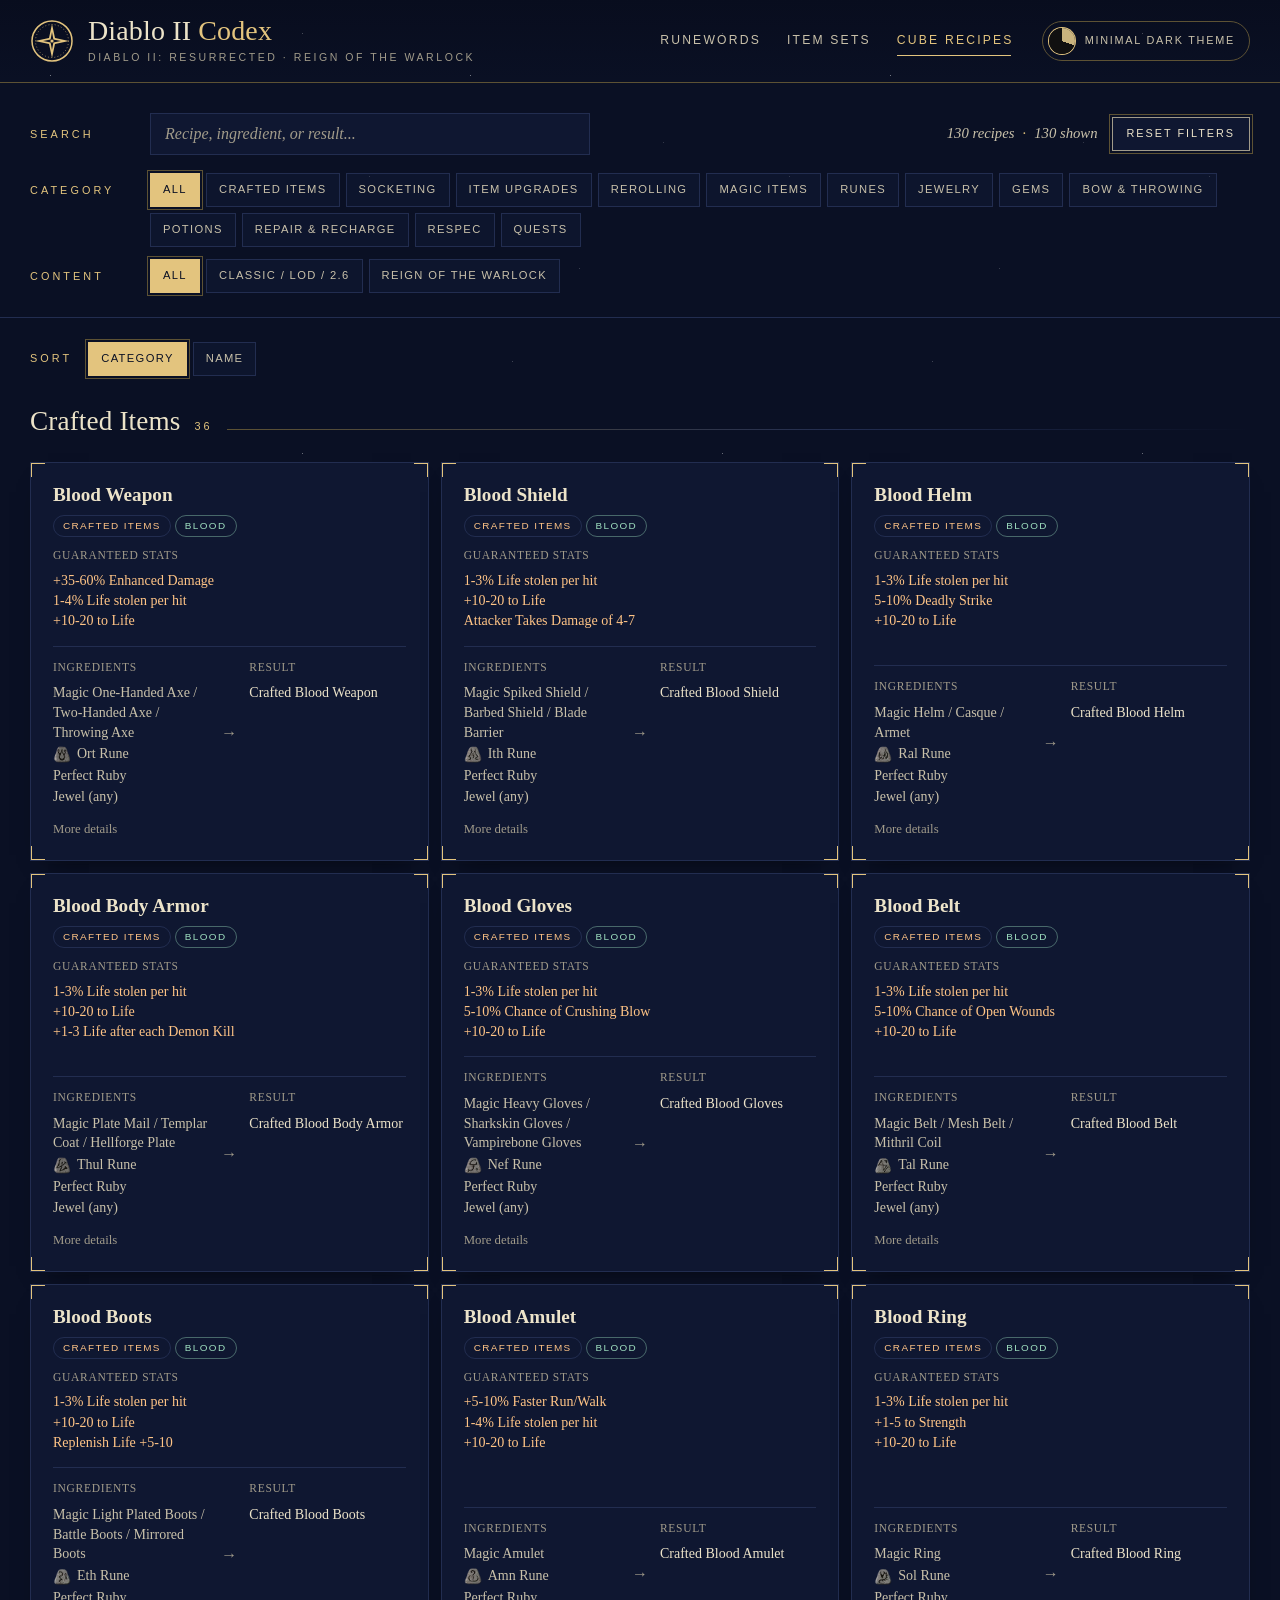
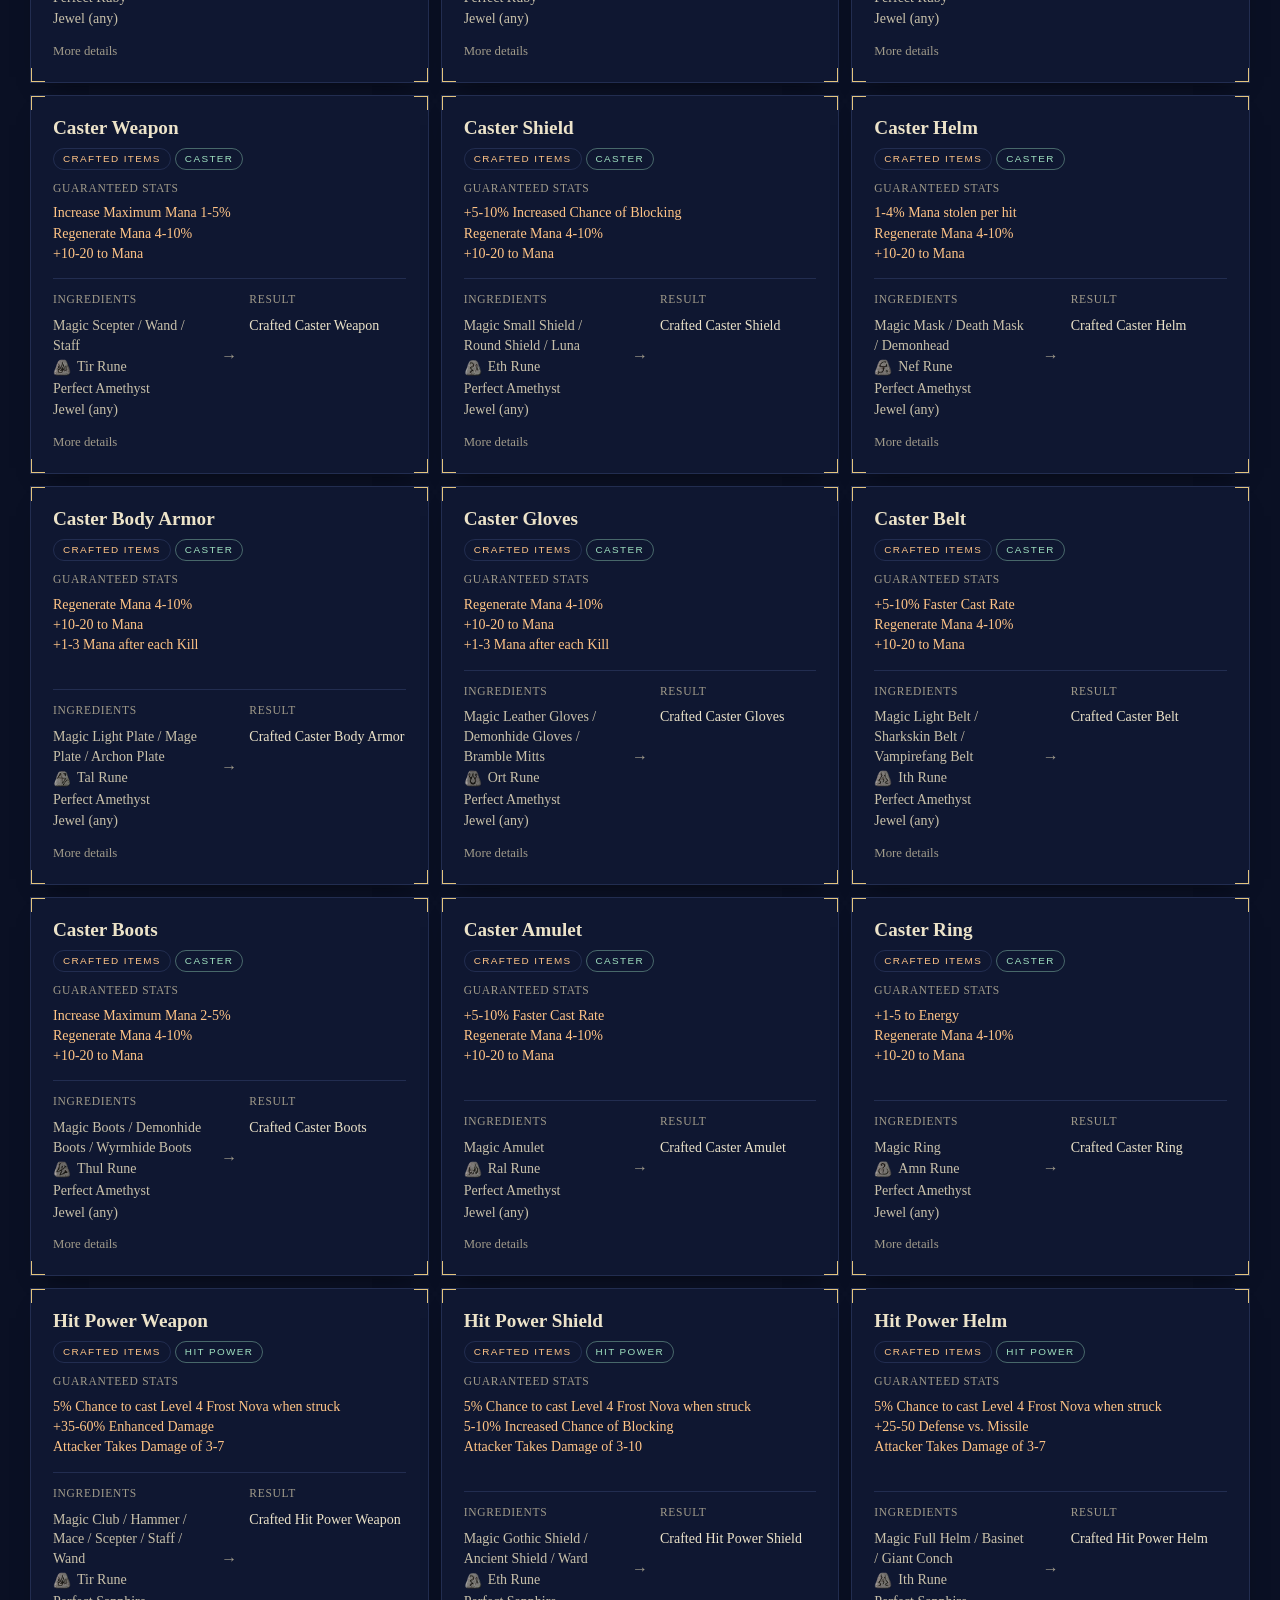
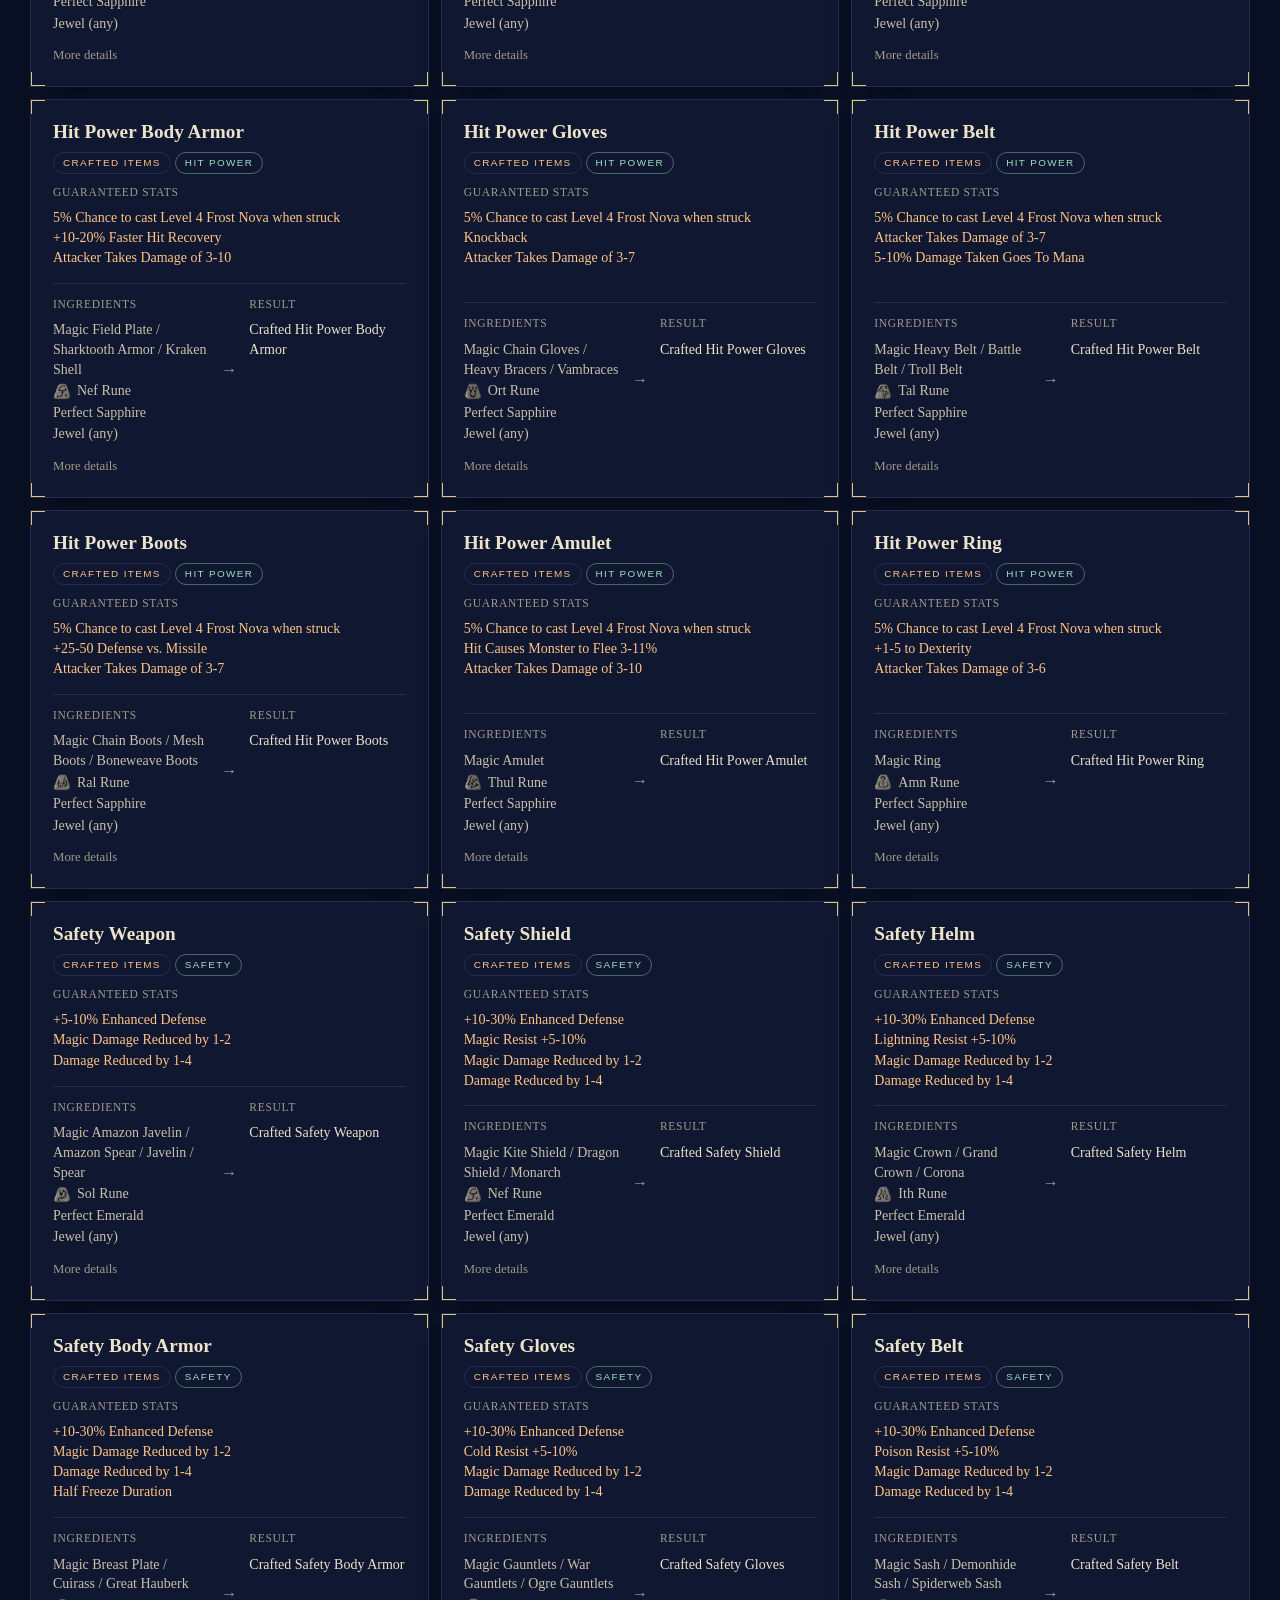
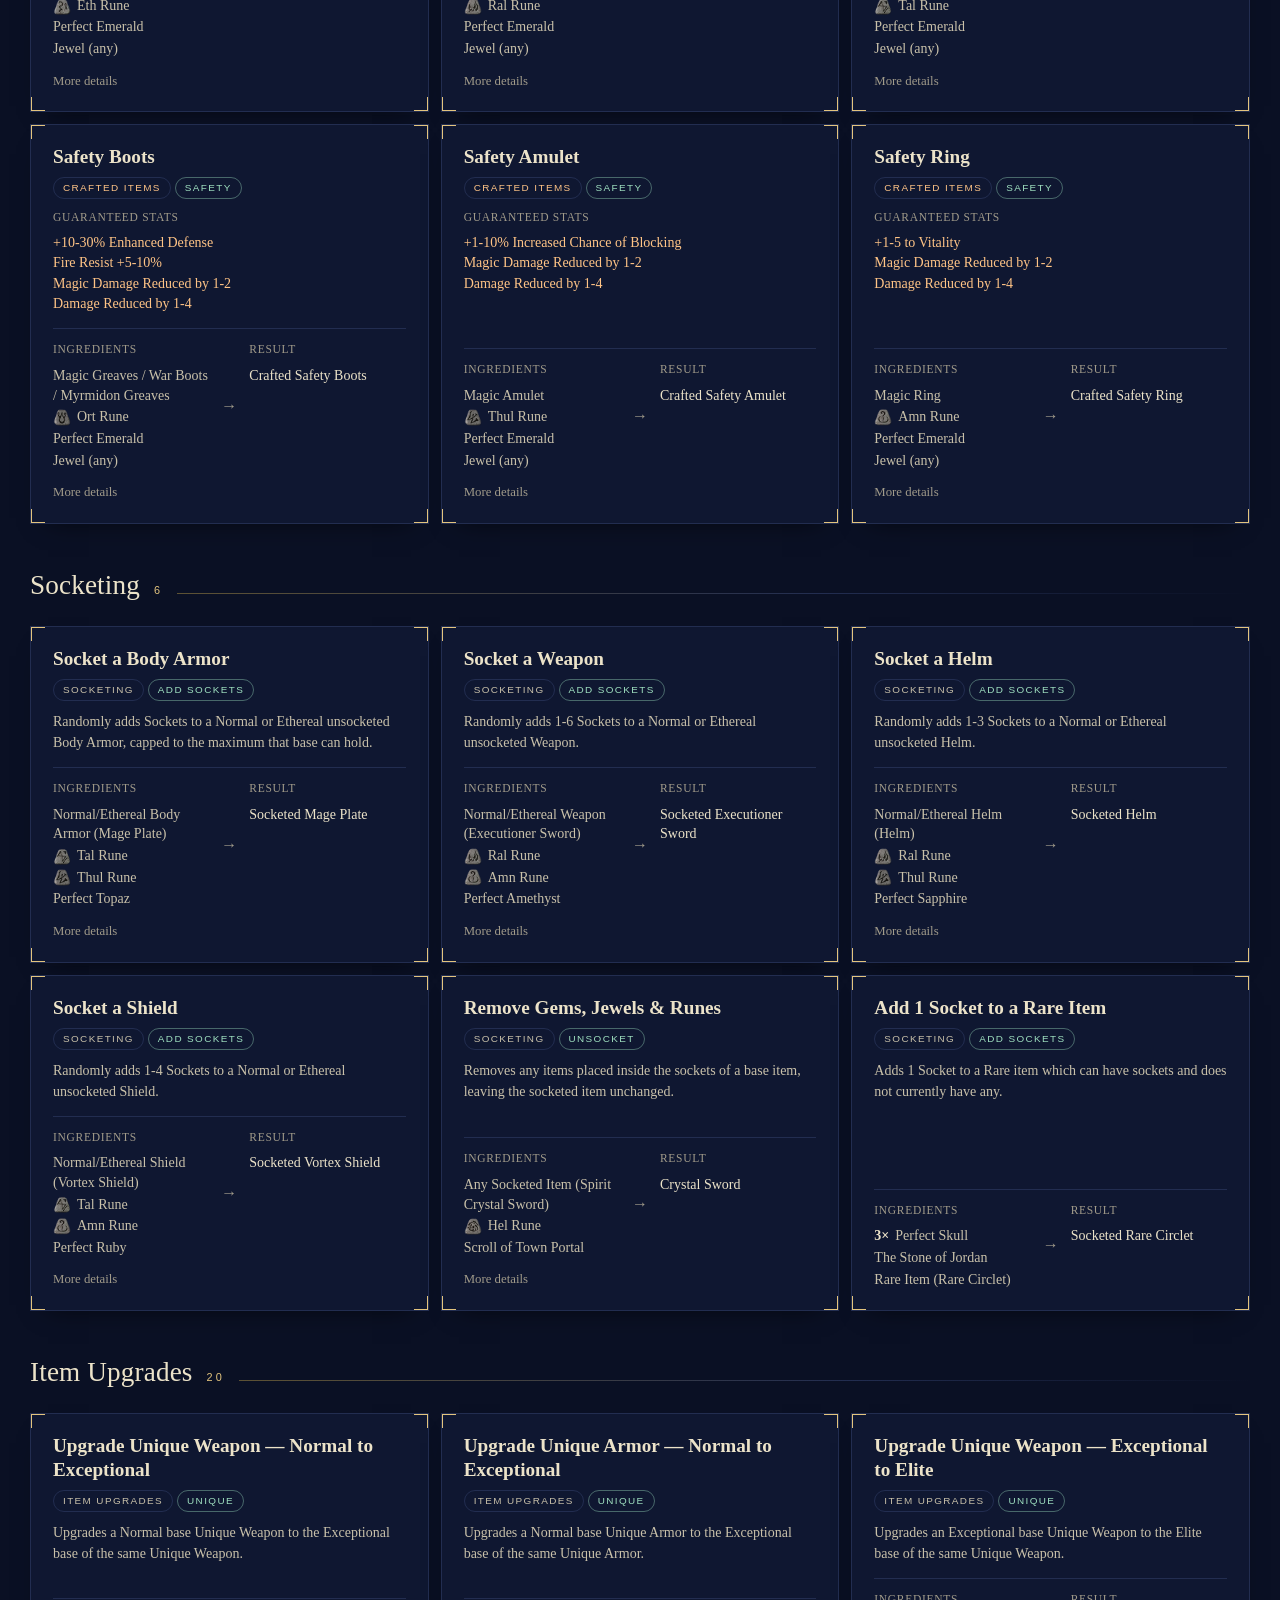
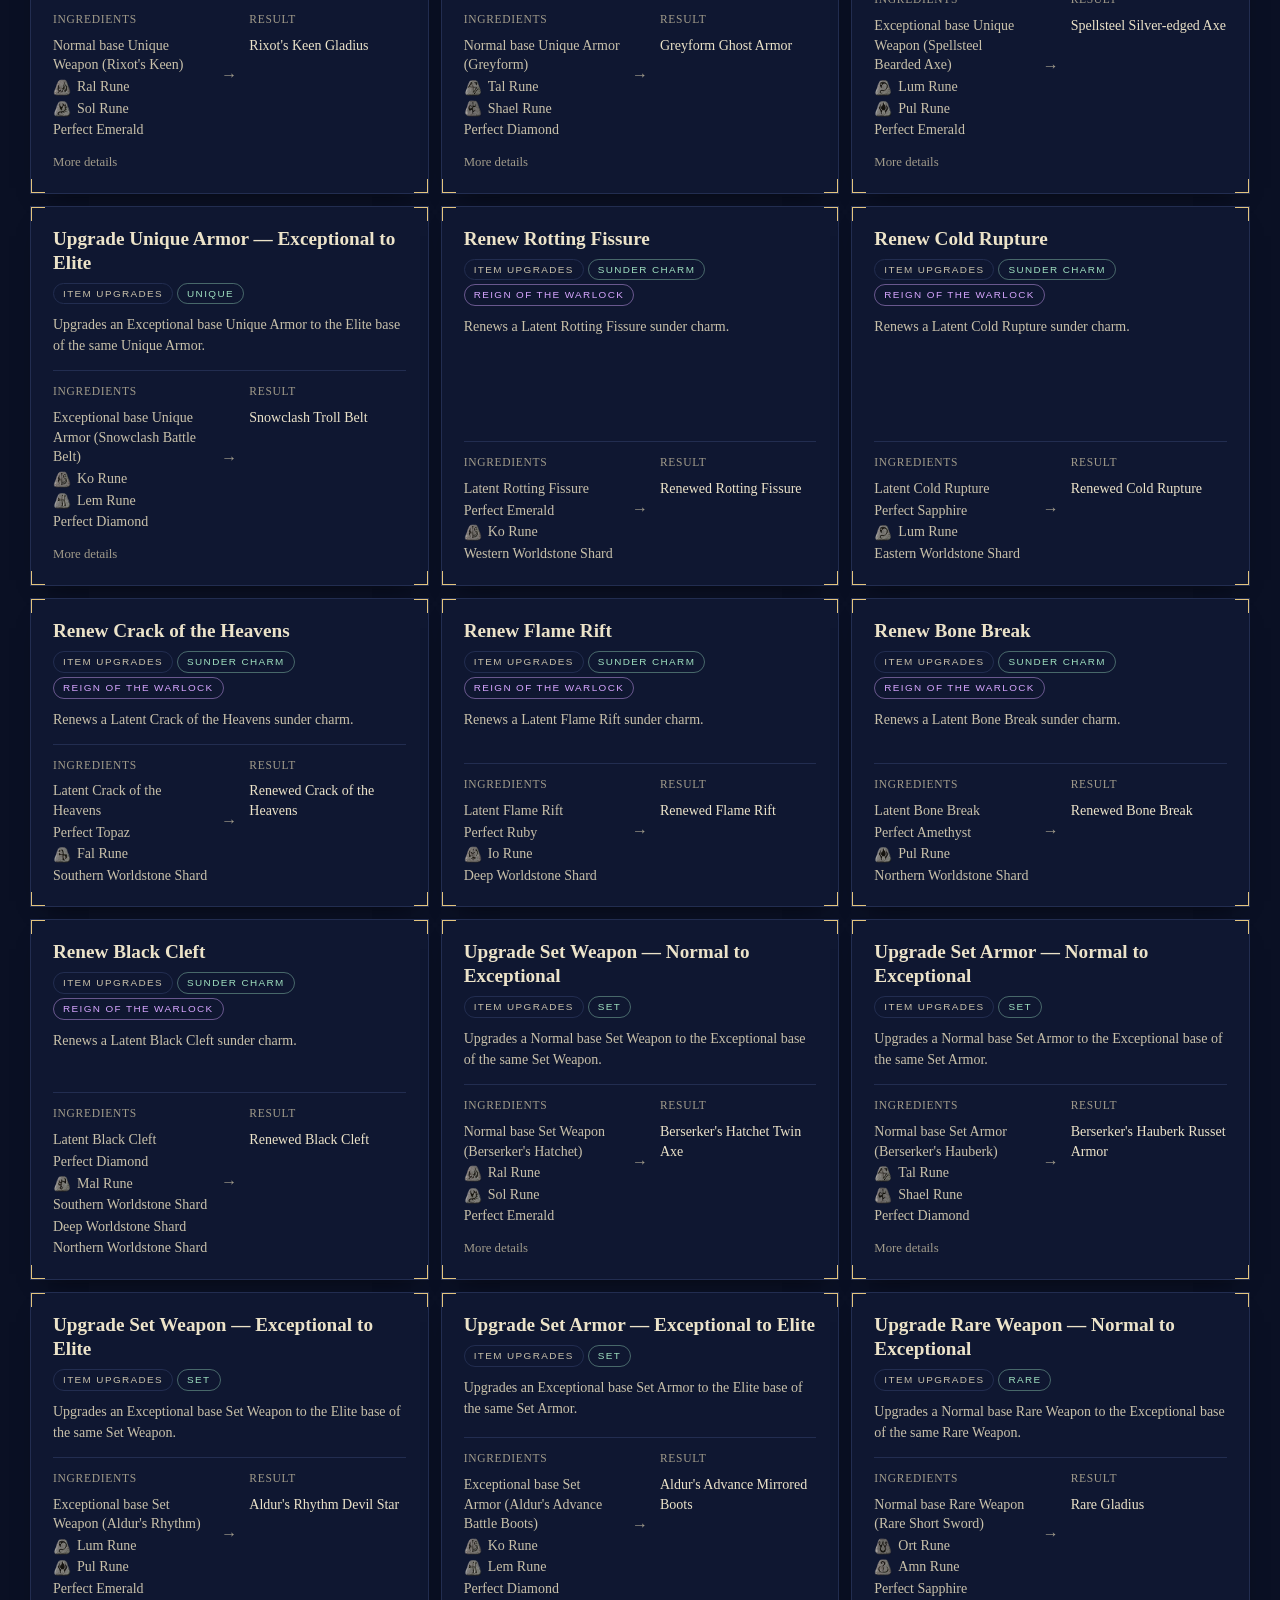
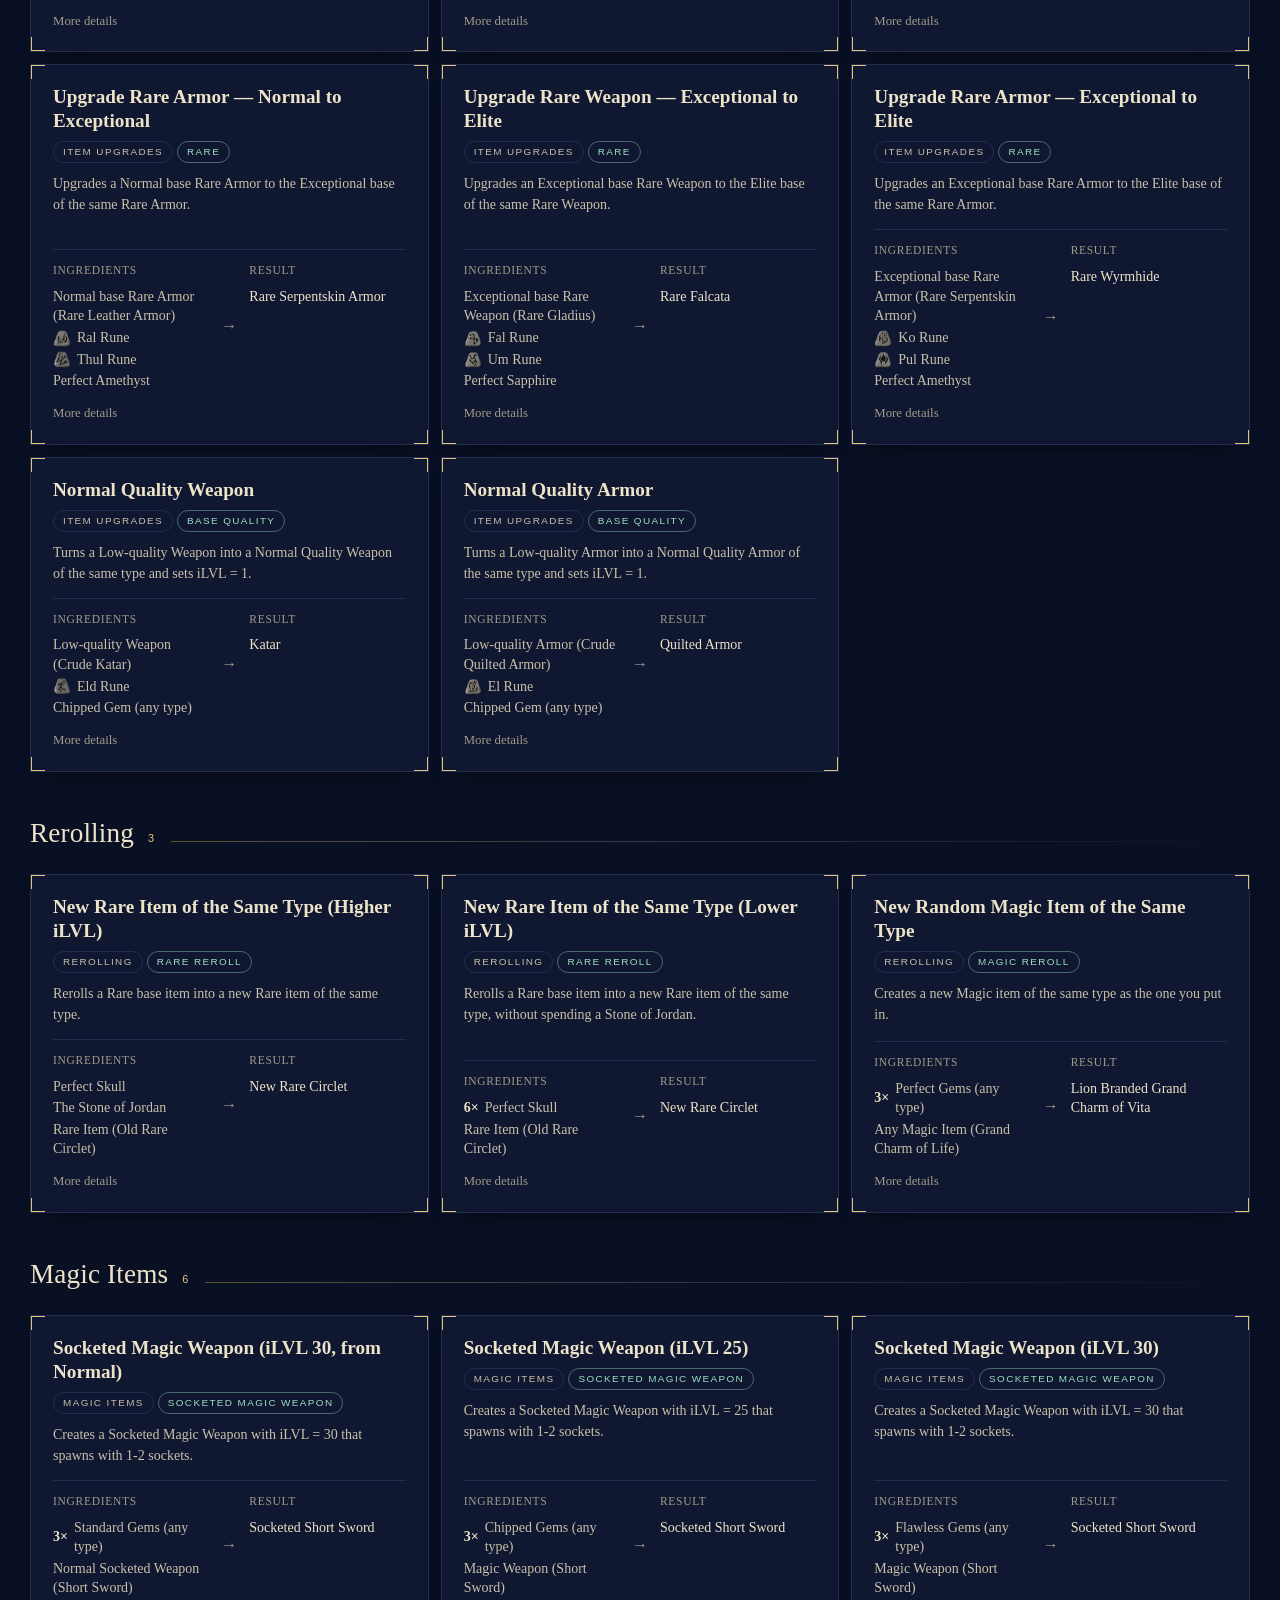
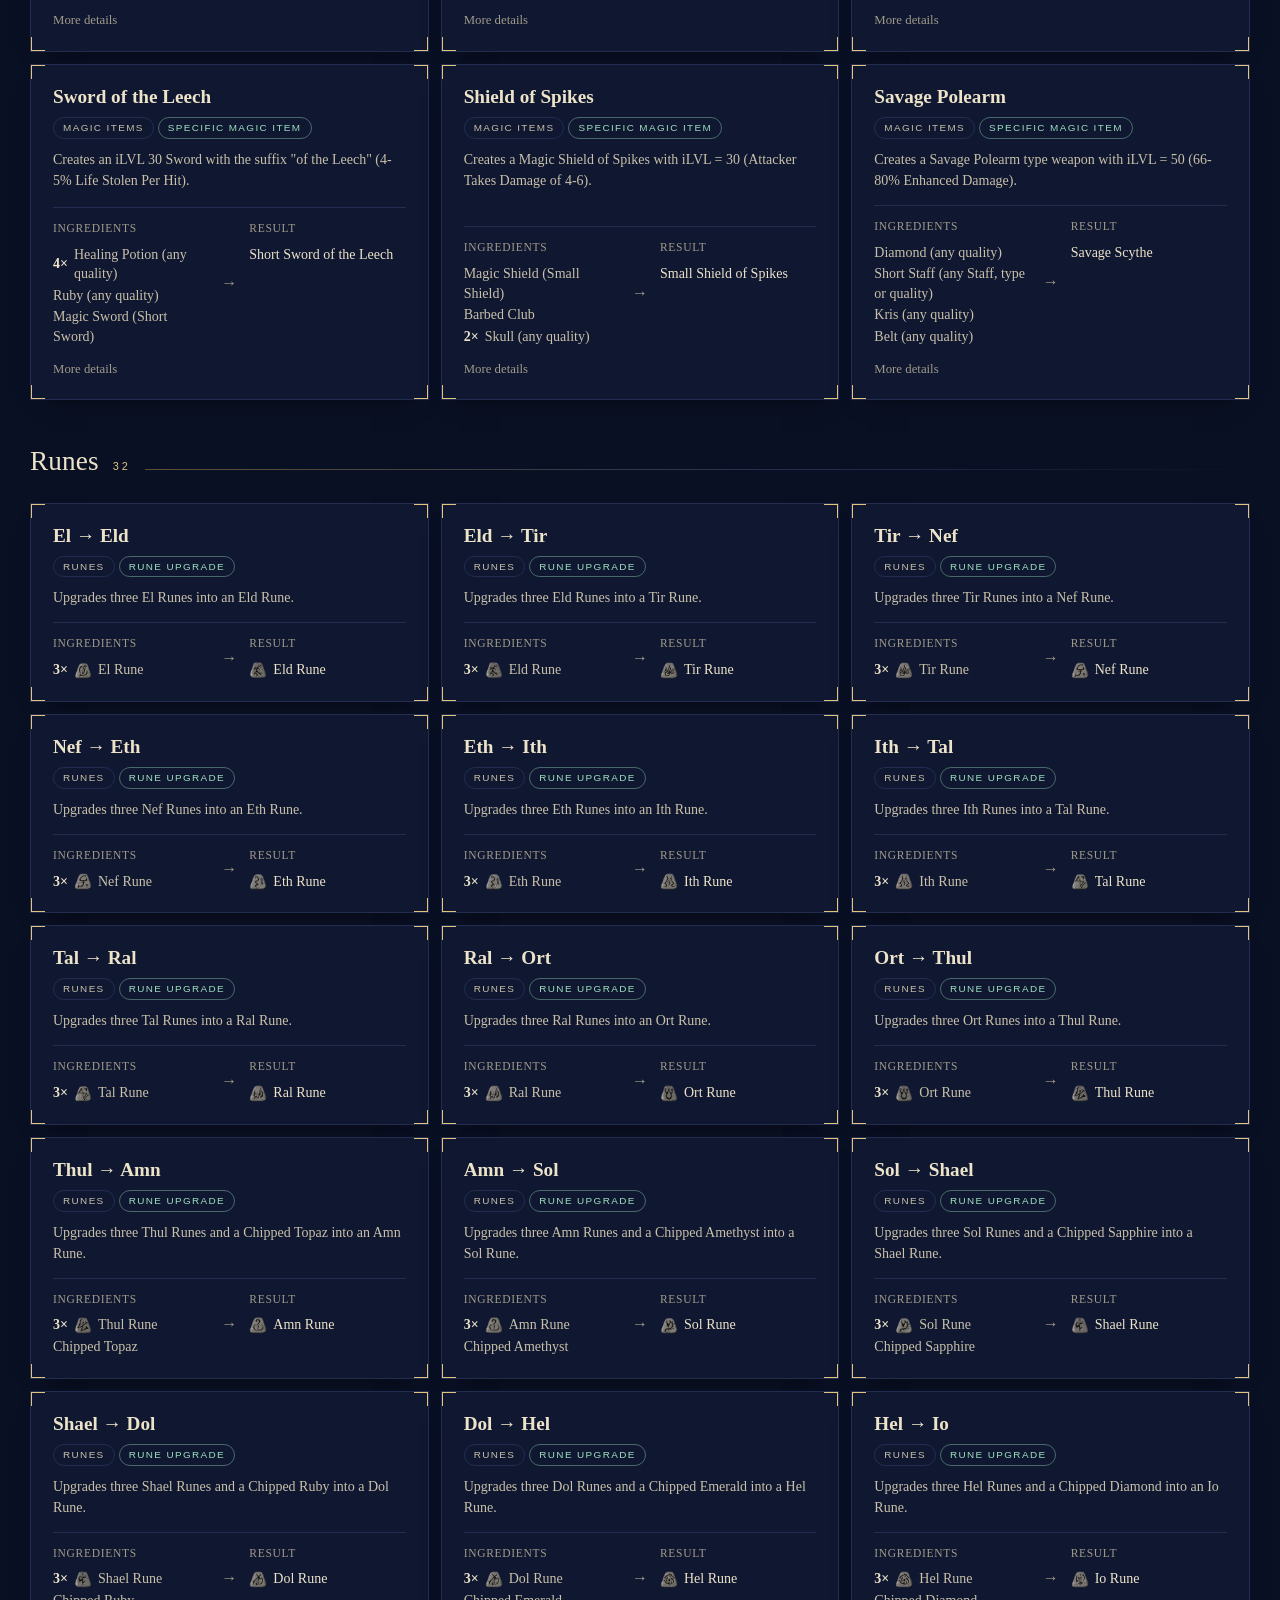
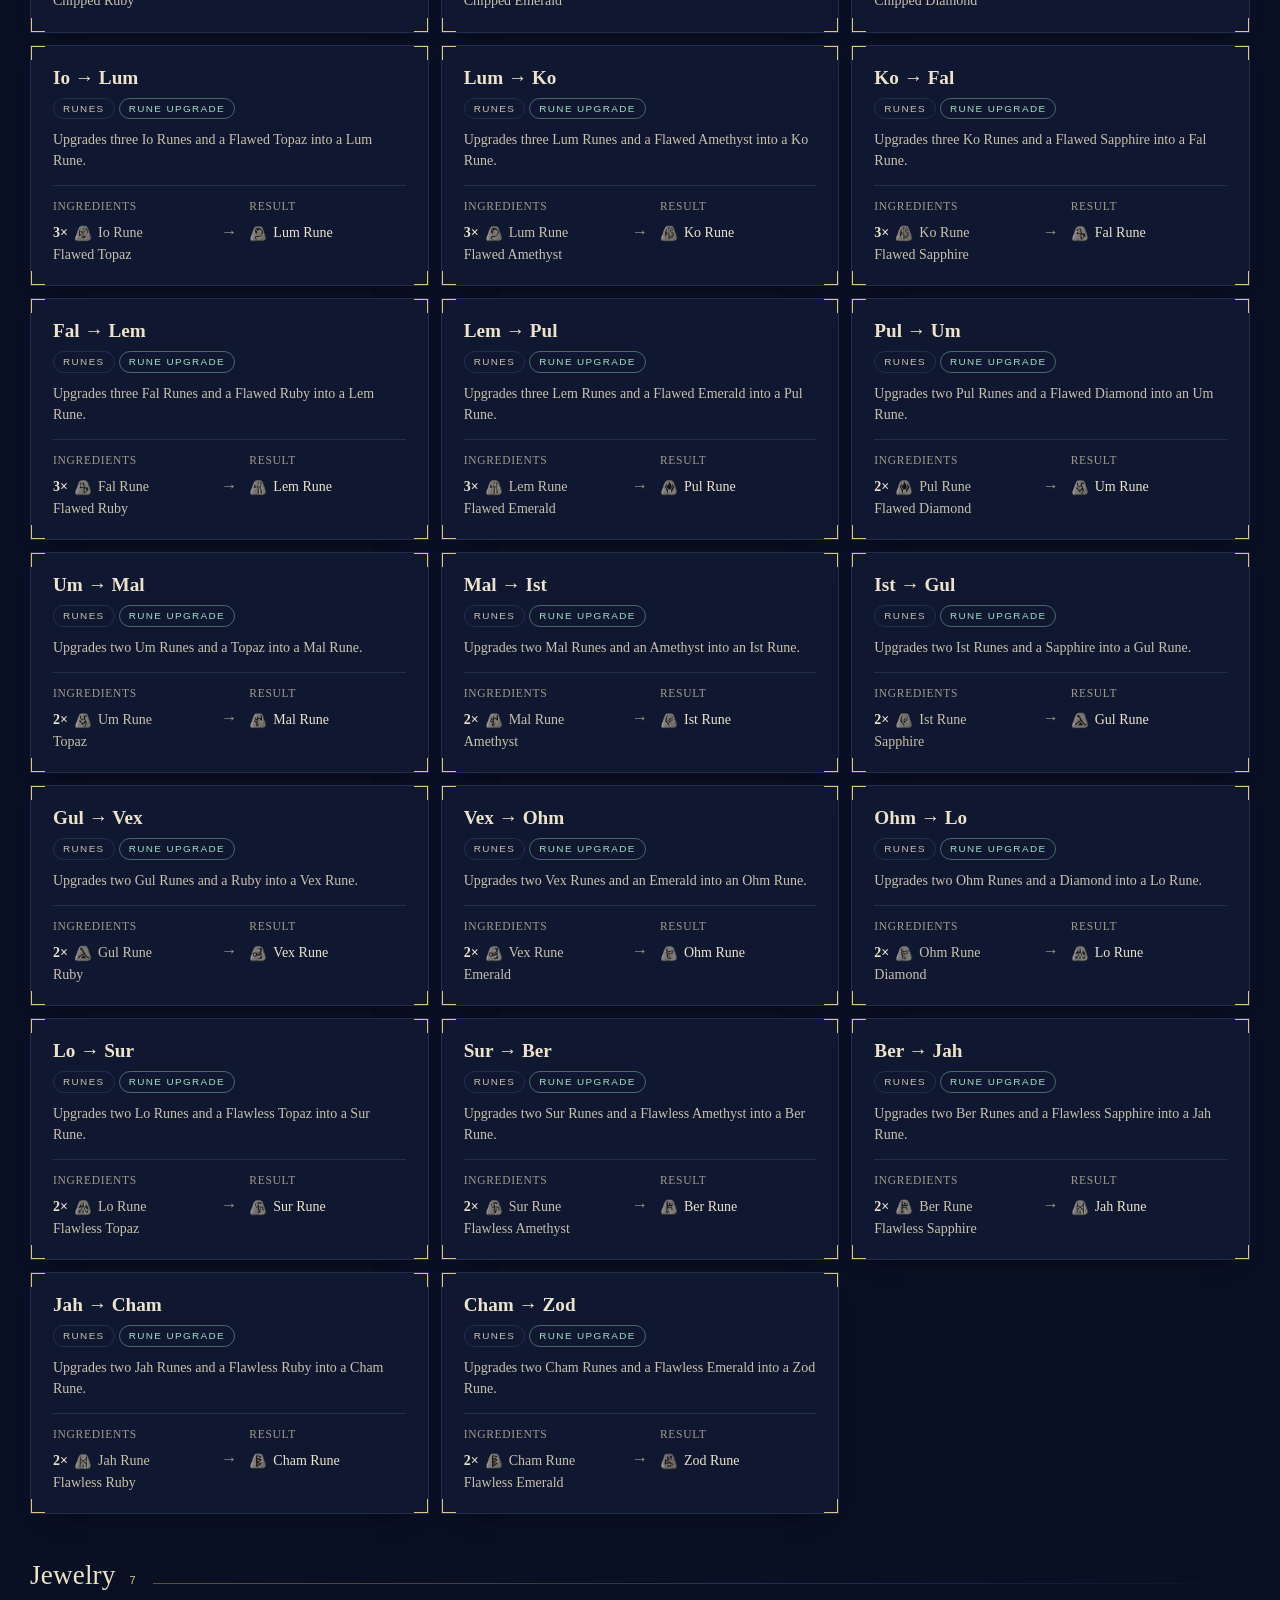
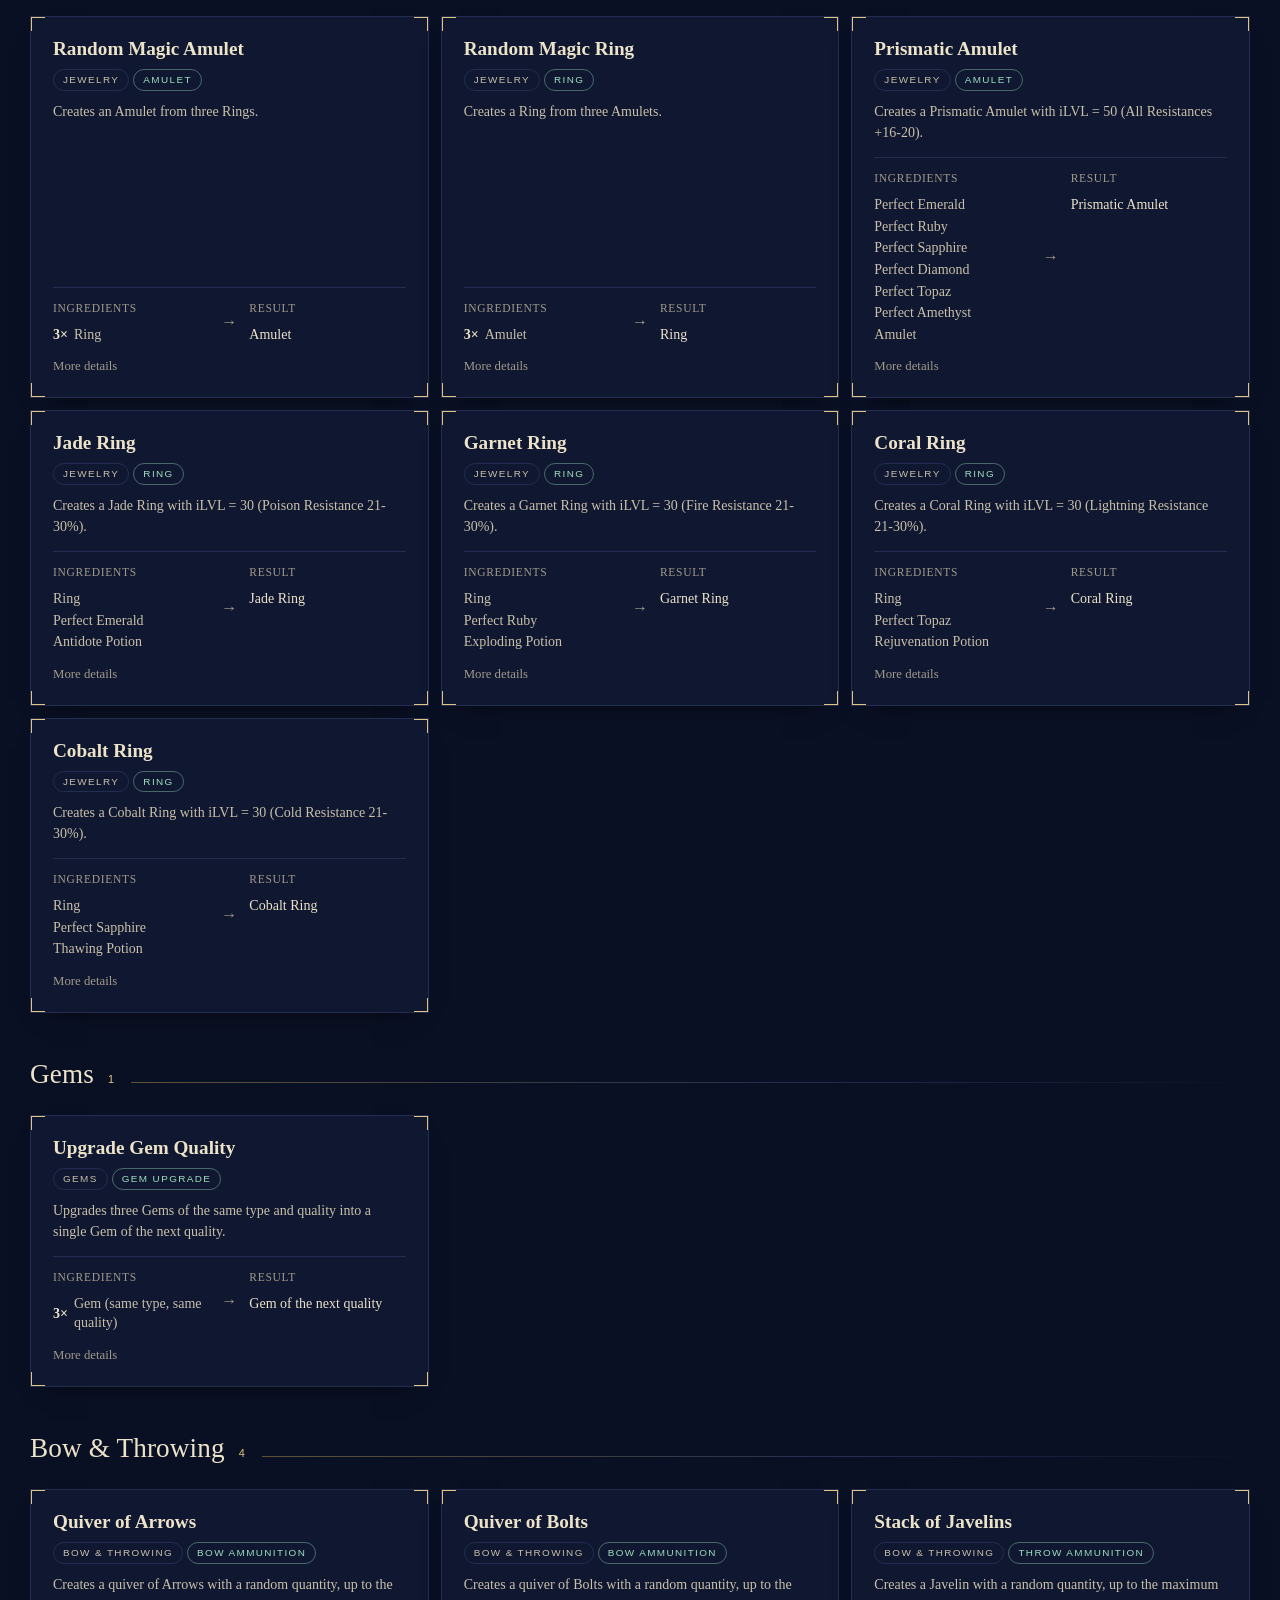
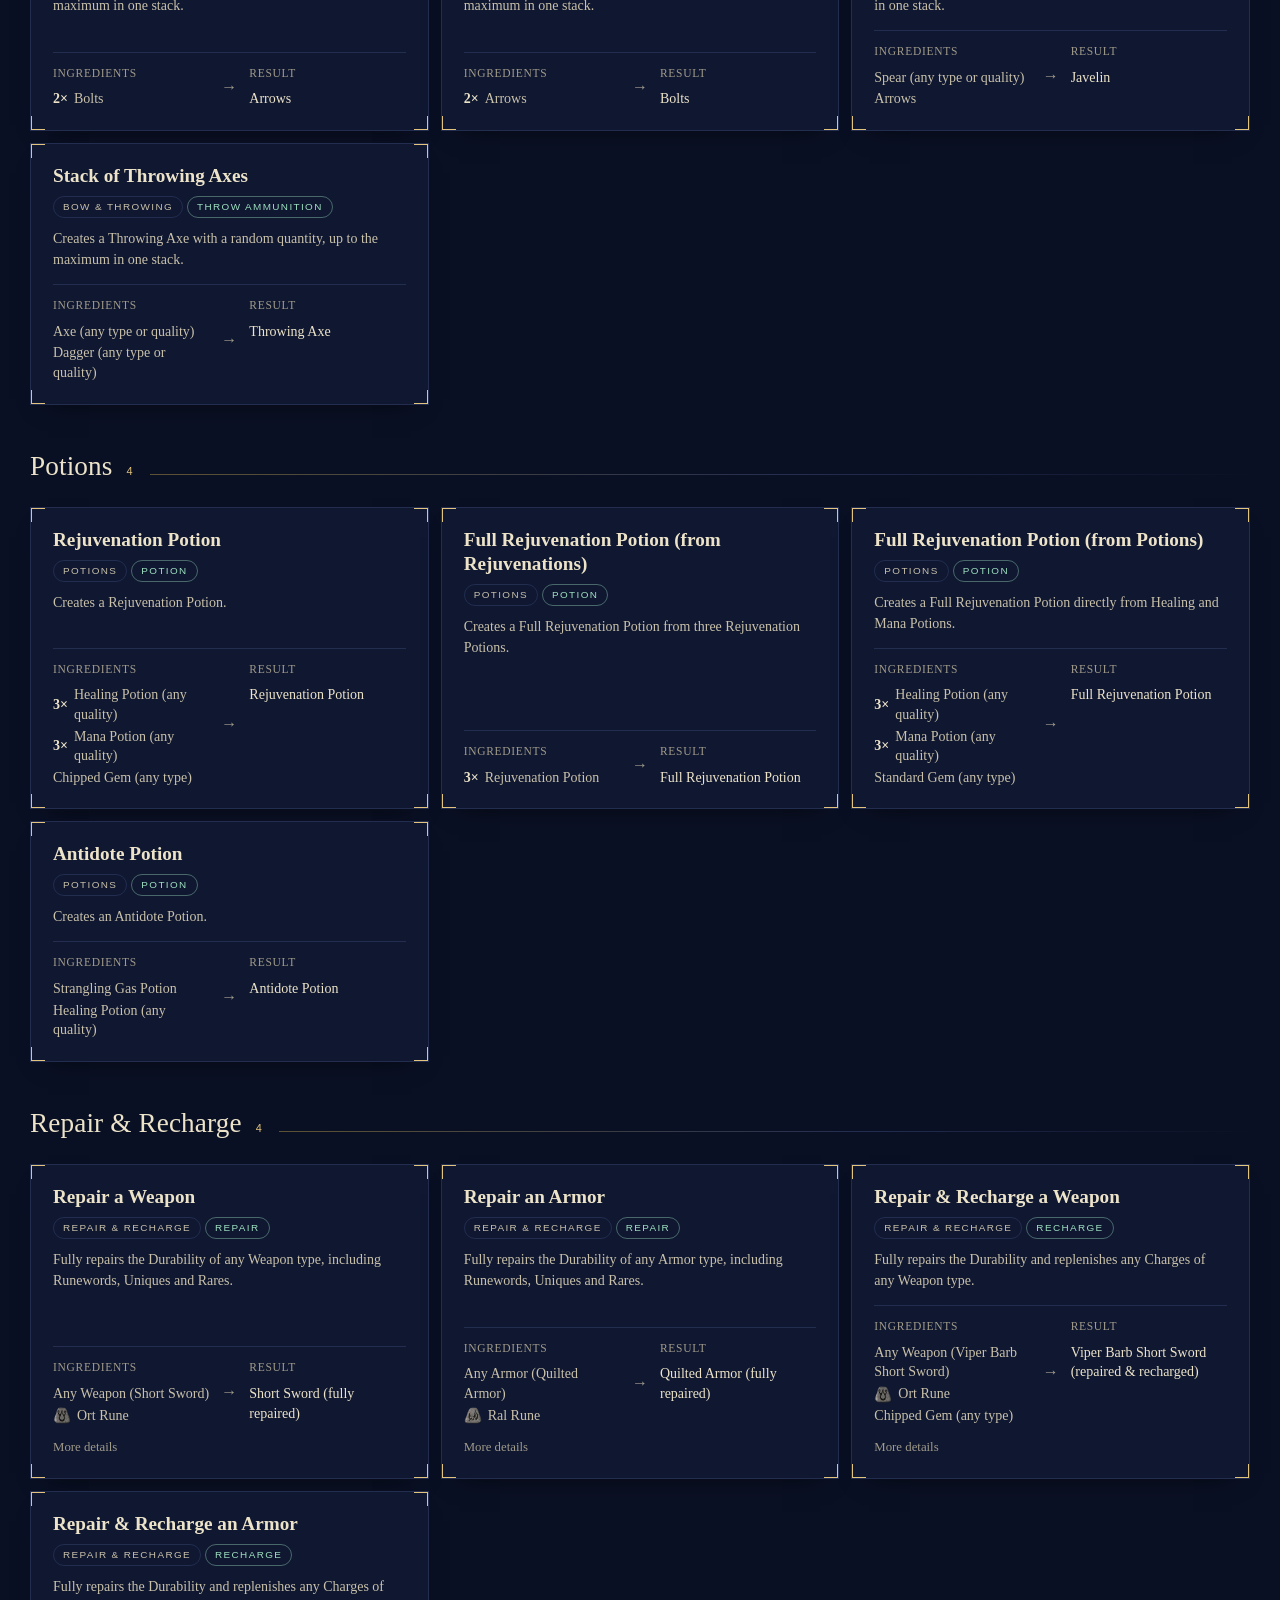
==== recipes.html @ 2dd44ab8 "Make Star Atlas the default and reorder the theme switch The switch now cycles Star Atlas -> Minimal" ====
<!DOCTYPE html>
<html lang="en">
<head>
  <meta charset="UTF-8" />
  <meta name="viewport" content="width=device-width, initial-scale=1.0" />
  <title>Diablo II Codex — Cube Recipes</title>
  <link rel="icon" type="image/svg+xml" href="assets/favicon.svg" />
  <link rel="preconnect" href="https://fonts.googleapis.com" />
  <link rel="preconnect" href="https://fonts.gstatic.com" crossorigin />
  <link href="https://fonts.googleapis.com/css2?family=EB+Garamond:ital,wght@0,400;0,500;0,600;1,400;1,500&family=IBM+Plex+Sans:wght@400;500;600&display=swap" rel="stylesheet" />
  <link rel="stylesheet" href="styles-atlas.css" id="theme-atlas" />
  <link rel="stylesheet" href="styles.css" id="theme-minimal" />
  <link rel="stylesheet" href="styles-meadow.css" id="theme-meadow" />
  <link rel="stylesheet" href="styles-paper.css" id="theme-paper" />
  <script src="theme.js"></script>
  <link rel="stylesheet" href="recipes-styles.css" />
</head>
<body>

  <!-- ═══════════════════════════════════ HEADER ══ -->
  <header class="site-header">
    <div class="header-inner">
      <div class="header-title-block">
        <h1 class="site-title">Diablo II <em>Codex</em></h1>
        <p class="site-subtitle">Diablo II: Resurrected · Reign of the Warlock</p>
      </div>
      <nav class="site-nav">
        <a href="index.html" class="nav-link">Runewords</a>
        <a href="sets.html" class="nav-link">Item Sets</a>
        <a href="recipes.html" class="nav-link active">Cube Recipes</a>
      </nav>
      <button type="button" class="theme-toggle" id="themeToggle">
        <span class="theme-toggle-swatch" aria-hidden="true"></span>
        <span class="theme-toggle-label">Minimal Dark theme</span>
      </button>
    </div>
  </header>

  <!-- ═══════════════════════════════════ FILTERS ══ -->
  <section class="filters-section">
    <div class="filters-inner">

      <div class="filter-block filter-search-block">
        <label class="filter-label">Search</label>
        <div class="search-stats-row">
          <input type="text" id="searchInput" class="search-input" placeholder="Recipe, ingredient, or result..." autocomplete="off" />
          <div class="header-stats" id="headerStats">
            <span class="stat-pill" id="statTotal">— recipes</span>
            <span class="stat-pill" id="statShown">— shown</span>
            <button class="reset-btn" id="resetBtn">Reset filters</button>
          </div>
        </div>
      </div>

      <div class="filter-block">
        <label class="filter-label">Category</label>
        <div class="pill-group" id="categoryFilter"></div>
      </div>

      <div class="filter-block hidden" id="subcategoryFilterBlock">
        <label class="filter-label">Type</label>
        <div class="pill-group" id="subcategoryFilter"></div>
      </div>

      <div class="filter-block filter-source-ladder-row">
        <div class="source-ladder-group">
          <label class="filter-label">Content</label>
          <div class="pill-group" id="contentFilter">
            <button class="pill active" data-content="all">All</button>
            <button class="pill" data-content="classic">Classic / LoD / 2.6</button>
            <button class="pill" data-content="new">Reign of the Warlock</button>
          </div>
        </div>
      </div>

    </div>
  </section>

  <!-- ═══════════════════════════════════ RESULTS ══ -->
  <main class="results-section">

    <div class="sort-bar">
      <span class="sort-label">Sort</span>
      <button class="sort-btn active" data-sort="category">Category</button>
      <button class="sort-btn" data-sort="name">Name</button>
    </div>

    <div id="recipesGrid" class="recipes-category-groups"></div>
    <div id="emptyState" class="empty-state hidden">
      <p>No recipes match your current filters.</p>
      <button class="reset-btn" onclick="resetAll()">Reset Filters</button>
    </div>
  </main>

  <!-- ═══════════════════════════════════ MODAL ══ -->
  <div id="modal" class="modal-overlay hidden" role="dialog" aria-modal="true">
    <div class="modal-box">
      <button class="modal-close" id="modalClose" aria-label="Close">✕</button>
      <div id="modalContent"></div>
    </div>
  </div>

  <footer class="site-footer">
    <p>Data sourced from Diablo II: Resurrected — Reign of the Warlock. Fan-made reference tool.</p>
  </footer>

  <script src="data/recipes-data.js"></script>
  <script src="recipes-app.js"></script>
</body>
</html>
---- styles-atlas.css ----
/* =====================================================
   DIABLO II CODEX — shared styles (header, filters, cards, modal, footer)
   "Star Atlas" theme: the night plates of an old celestial atlas. Deep
   navy scattered with fixed stars, parchment text, gilt hairlines and
   registration ticks at the corners of every panel, square corners, a
   Didone serif and spaced capitals for labels. Accent colors still follow
   in-game item colors, as pale star tints: gilt = runeword/unique,
   jade = set, amber = rune/crafted.
   ===================================================== */

*, *::before, *::after { box-sizing: border-box; margin: 0; padding: 0; }

:root {
  --navy:       #0a1024;
  --navy-deep:  #070b1a;
  --parchment:  #ece3c9;

  --bg:          #0a1024;
  --surface:     #0f1731;  /* card */
  --surface-2:   #131c3a;
  --surface-3:   #1a2448;
  --line:        #222d50;
  --line-strong: #5d5234;

  --text:        #ece3c9;
  --text-2:      #c9c1aa;
  --text-3:      #a19b8a;

  --gold:        #e3c47e;  /* runeword / unique names — gilt */
  --green:       #9fe0c0;  /* set items — jade */
  --orange:      #ffc486;  /* runes, crafted — amber */
  --blue:        #8fb3ff;  /* magic */
  --red:         #f39683;
  --purple:      #d7a6ff;  /* Reign of the Warlock content */

  --shadow:      0 12px 26px -18px rgba(0,0,0,0.85);
  --shadow-up:   0 18px 36px -22px rgba(0,0,0,0.9), 0 0 0 1px rgba(227,196,126,0.12);

  --radius:    0;
  --radius-sm: 1px;

  --font-display: "Bodoni MT", Didot, "Didot LT STD", "Big Caslon", "Book Antiqua", Georgia, serif;
  --font-caps: "Gill Sans", "Gill Sans MT", "Segoe UI", sans-serif;
  --font-ui: var(--font-display);

  --page-max: 1600px;
  --gutter: 30px;

  --ease-out: cubic-bezier(0.22, 1, 0.36, 1);

  /* Gilt registration ticks at the four corners of a panel. A panel that
     wants them sets `background: var(--ticks), <its own fill>`. */
  --tick: 14px;
  --ticks:
    linear-gradient(var(--gold), var(--gold)) top left / var(--tick) 1px no-repeat,
    linear-gradient(var(--gold), var(--gold)) top left / 1px var(--tick) no-repeat,
    linear-gradient(var(--gold), var(--gold)) top right / var(--tick) 1px no-repeat,
    linear-gradient(var(--gold), var(--gold)) top right / 1px var(--tick) no-repeat,
    linear-gradient(var(--gold), var(--gold)) bottom left / var(--tick) 1px no-repeat,
    linear-gradient(var(--gold), var(--gold)) bottom left / 1px var(--tick) no-repeat,
    linear-gradient(var(--gold), var(--gold)) bottom right / var(--tick) 1px no-repeat,
    linear-gradient(var(--gold), var(--gold)) bottom right / 1px var(--tick) no-repeat;

  color-scheme: dark;
}

html {
  scroll-behavior: smooth;
  background: var(--bg);
  -webkit-text-size-adjust: 100%;
}

/* The night sky itself: a scatter of fixed stars */
body {
  min-height: 100vh;
  background-color: var(--bg);
  background-image:
    radial-gradient(1px 1px at 12% 18%, rgba(255,255,255,0.6), transparent 60%),
    radial-gradient(1px 1px at 72% 8%, rgba(255,255,255,0.5), transparent 60%),
    radial-gradient(1px 1px at 38% 64%, rgba(255,255,255,0.4), transparent 60%),
    radial-gradient(1.5px 1.5px at 88% 42%, rgba(255,255,255,0.6), transparent 60%),
    radial-gradient(1px 1px at 22% 86%, rgba(255,255,255,0.45), transparent 60%),
    radial-gradient(1px 1px at 58% 34%, rgba(255,255,255,0.35), transparent 60%);
  background-size: 420px 420px;
  background-attachment: fixed;
  color: var(--text);
  font-family: var(--font-ui);
  font-size: 16px;
  line-height: 1.55;
  font-variant-numeric: lining-nums;
  -webkit-font-smoothing: antialiased;
}

::selection { background: rgba(227,196,126,0.3); color: var(--parchment); }

button { font: inherit; color: inherit; }

:focus-visible {
  outline: 2px solid var(--gold);
  outline-offset: 3px;
}

/* ══════════════════════════════════════════
   HEADER — the atlas's top bar over a gilt hairline
══════════════════════════════════════════ */
.site-header {
  border-bottom: 1px solid var(--line-strong);
  background: linear-gradient(rgba(7,11,26,0.6), rgba(7,11,26,0));
}

.header-inner {
  max-width: var(--page-max);
  margin: 0 auto;
  padding: 16px var(--gutter);
  display: flex;
  align-items: center;
  gap: 28px;
}

/* Brand: a gilt compass star in a ring, then the title */
.header-title-block {
  display: grid;
  grid-template-columns: 44px auto;
  column-gap: 14px;
  align-items: center;
}

.header-title-block::before {
  content: "";
  grid-row: 1 / span 2;
  width: 44px;
  height: 44px;
  background: url("data:image/svg+xml,%3Csvg xmlns='http://www.w3.org/2000/svg' viewBox='0 0 44 44'%3E%3Ccircle cx='22' cy='22' r='20' fill='none' stroke='%23e3c47e' stroke-width='1.5'/%3E%3Ccircle cx='22' cy='22' r='16.5' fill='none' stroke='%23e3c47e' stroke-width='0.6' stroke-dasharray='1 2.2'/%3E%3Cpath d='M22 5l3 14 14 3-14 3-3 14-3-14-14-3 14-3z' fill='%23e3c47e'/%3E%3Cpath d='M22 13l1.4 7.6L31 22l-7.6 1.4L22 31l-1.4-7.6L13 22l7.6-1.4z' fill='%230a1024'/%3E%3Ccircle cx='22' cy='22' r='1.6' fill='%23e3c47e'/%3E%3C/svg%3E") center / contain no-repeat;
}

.site-title {
  font-family: var(--font-display);
  font-size: 1.75rem;
  font-weight: 400;
  line-height: 1.05;
  letter-spacing: 0.005em;
  color: var(--text);
}

.site-title em {
  font-style: normal;
  color: var(--gold);
}

.site-subtitle {
  margin-top: 4px;
  font-family: var(--font-caps);
  font-size: 0.66rem;
  font-weight: 500;
  letter-spacing: 0.24em;
  text-transform: uppercase;
  color: var(--text-3);
}

/* Nav: spaced capitals, a gilt rule under the current page */
.site-nav {
  display: flex;
  gap: 26px;
  margin-left: auto;
}

.nav-link {
  position: relative;
  display: inline-flex;
  align-items: center;
  height: 38px;
  font-family: var(--font-caps);
  font-size: 0.76rem;
  font-weight: 500;
  letter-spacing: 0.18em;
  text-transform: uppercase;
  color: var(--text-2);
  text-decoration: none;
  transition: color 0.2s var(--ease-out);
}

.nav-link::after {
  content: "";
  position: absolute;
  left: 0;
  right: 0.18em;  /* the trailing letter-spacing */
  bottom: 4px;
  height: 1px;
  background: var(--gold);
  transform: scaleX(0);
  transition: transform 0.3s var(--ease-out);
}

.nav-link:hover { color: var(--text); }
.nav-link:hover::after { transform: scaleX(0.4); }
.nav-link.active { color: var(--gold); }
.nav-link.active::after { transform: none; }

/* Theme switch — a round gilt-ringed seal, like the atlas's night/day button */
.theme-toggle {
  display: inline-flex;
  align-items: center;
  gap: 10px;
  height: 40px;
  padding: 0 14px 0 6px;
  font-family: var(--font-caps);
  font-size: 0.68rem;
  font-weight: 500;
  letter-spacing: 0.16em;
  text-transform: uppercase;
  color: var(--text-2);
  background: transparent;
  border: 1px solid var(--line-strong);
  border-radius: 999px;
  cursor: pointer;
  white-space: nowrap;
  transition: color 0.2s var(--ease-out), border-color 0.2s var(--ease-out);
}

.theme-toggle:hover { color: var(--text); border-color: var(--gold); }

/* preview of the Minimal Dark theme: charcoal with a gold accent */
.theme-toggle-swatch {
  width: 26px;
  height: 26px;
  border-radius: 50%;
  background: conic-gradient(#c9b37e 0 110deg, #111010 110deg 360deg);
  box-shadow: 0 0 0 1px var(--gold);
  transition: transform 0.4s var(--ease-out);
}

.theme-toggle:hover .theme-toggle-swatch { transform: rotate(-60deg); }

/* ══════════════════════════════════════════
   FILTERS
══════════════════════════════════════════ */
.filters-inner {
  max-width: var(--page-max);
  margin: 0 auto;
  padding: 30px var(--gutter) 24px;
  display: flex;
  flex-direction: column;
  gap: 12px;
}

/* Each filter row: label in a fixed left column, controls to the right */
.filter-block {
  display: grid;
  grid-template-columns: 100px 1fr;
  align-items: start;
  column-gap: 20px;
  row-gap: 8px;
}

.filter-block.hidden { display: none; }

.filter-label,
.sort-label {
  font-family: var(--font-caps);
  font-size: 0.68rem;
  font-weight: 500;
  letter-spacing: 0.28em;
  text-transform: uppercase;
  color: var(--gold);
  line-height: 34px;  /* matches pill height so labels align with first row */
  white-space: nowrap;
}

.filter-search-block { margin-bottom: 6px; }
.filter-search-block .filter-label { line-height: 42px; }

.search-stats-row {
  display: flex;
  align-items: center;
  gap: 16px;
  flex-wrap: wrap;
}

.search-input {
  flex: 0 1 440px;
  min-width: 220px;
  height: 42px;
  background: var(--surface);
  border: 1px solid var(--line);
  border-radius: 0;
  color: var(--text);
  font-family: var(--font-display);
  font-size: 1rem;
  padding: 0 14px;
  outline: 1px solid transparent;
  outline-offset: 3px;
  transition: border-color 0.2s var(--ease-out), outline-color 0.2s var(--ease-out);
}

.search-input:hover { border-color: var(--line-strong); }
.search-input:focus { border-color: var(--gold); outline-color: var(--line-strong); }
.search-input::placeholder { color: var(--text-3); font-style: italic; }

.header-stats {
  display: flex;
  align-items: center;
  gap: 8px 14px;
  flex-wrap: wrap;
  margin-left: auto;
  font-size: 0.92rem;
  font-style: italic;
  color: var(--text-2);
}

.stat-pill { white-space: nowrap; font-variant-numeric: tabular-nums lining-nums; }
.stat-pill + .stat-pill { margin-left: -6px; }
.stat-pill + .stat-pill::before { content: '·'; margin-right: 8px; color: var(--gold); font-style: normal; }

/* Secondary action buttons — the atlas's outlined buttons, hairline doubled in gilt */
.rune-view-toggle,
.reset-btn,
.clear-runes-btn,
.stat-view-toggle,
.modal-source-link {
  display: inline-flex;
  align-items: center;
  height: 34px;
  padding: 0 14px;
  font-family: var(--font-caps);
  font-size: 0.68rem;
  font-weight: 500;
  font-style: normal;
  letter-spacing: 0.18em;
  text-transform: uppercase;
  color: var(--text);
  background: var(--surface);
  border: 1px solid var(--text-3);
  border-radius: 0;
  outline: 1px solid var(--line-strong);
  outline-offset: 2px;
  cursor: pointer;
  text-decoration: none;
  white-space: nowrap;
  transition: background-color 0.25s var(--ease-out), color 0.25s var(--ease-out),
              border-color 0.25s var(--ease-out), outline-color 0.25s var(--ease-out);
}

.rune-view-toggle:hover,
.reset-btn:hover,
.clear-runes-btn:hover,
.stat-view-toggle:hover,
.modal-source-link:hover { background: var(--text); border-color: var(--text); color: var(--navy); }

.rune-view-toggle:active,
.reset-btn:active,
.clear-runes-btn:active,
.stat-view-toggle:active,
.modal-source-link:active { transform: translateY(1px); }

/* Pills */
.pill-group {
  display: flex;
  flex-wrap: wrap;
  gap: 6px;
}

.pill-row-break {
  flex-basis: 100%;
  height: 0;
}

.pill,
.sort-btn {
  height: 34px;
  font-family: var(--font-caps);
  font-size: 0.7rem;
  font-weight: 500;
  letter-spacing: 0.12em;
  text-transform: uppercase;
  color: var(--text-2);
  background: rgba(15,23,49,0.7);
  border: 1px solid var(--line);
  border-radius: 0;
  padding: 0 12px;
  cursor: pointer;
  white-space: nowrap;
  transition: background-color 0.25s var(--ease-out), color 0.25s var(--ease-out), border-color 0.25s var(--ease-out);
}

.pill:hover,
.sort-btn:hover { color: var(--text); border-color: var(--line-strong); }
.pill:active,
.sort-btn:active { transform: translateY(1px); }

/* Active: the atlas's primary button — a gilt plate with a hairline echo */
.pill.active,
.sort-btn.active {
  background: var(--gold);
  border-color: var(--gold);
  color: var(--navy);
  outline: 1px solid var(--line-strong);
  outline-offset: 2px;
}

.filter-source-ladder-row {
  display: flex;
  gap: 12px 40px;
  flex-wrap: wrap;
}

.source-ladder-group {
  display: grid;
  grid-template-columns: 100px 1fr;
  column-gap: 20px;
  align-items: start;
}

.source-ladder-group + .source-ladder-group { grid-template-columns: auto 1fr; }

/* ── Rune grid ── */
/* Runes row: label on top so the grid gets the full page width and
   all 33 runes share one line (wrapping only when they cannot fit) */
.filter-rune-block { grid-template-columns: 1fr; row-gap: 6px; }
.filter-rune-block .filter-label { line-height: 1.4; }

.rune-grid {
  display: flex;
  flex-wrap: wrap;
  gap: 4px;
  padding: 2px 2px 6px;
}

.rune-btn {
  display: flex;
  flex: 1 1 0;
  align-items: center;
  justify-content: center;
  min-width: auto;
  max-width: 64px;  /* keeps a wrapped leftover from stretching */
  height: 34px;
  background: rgba(15,23,49,0.7);
  border: 1px solid var(--line);
  border-radius: 0;
  padding: 0 3px;
  cursor: pointer;
  transition: background-color 0.25s var(--ease-out), border-color 0.25s var(--ease-out);
}

.rune-btn:hover { border-color: var(--line-strong); }
.rune-btn.selected { background: var(--gold); border-color: var(--gold); }

.rune-icon-img { width: 26px; height: 26px; object-fit: contain; transition: transform 0.2s ease, opacity 0.2s ease, filter 0.2s ease; }
.rune-icon-label { font-size: 0.9rem; color: var(--orange); white-space: nowrap; }
.rune-btn.selected .rune-icon-label { color: var(--navy); }

/* Icon / text toggle — mirrors .rune-tag behavior on runeword cards */
body.rune-icons .rune-icon-label { display: none; }
body:not(.rune-icons) .rune-icon-img { display: none; }

body.rune-icons .rune-grid { gap: 2px; }

body.rune-icons .rune-btn {
  height: auto;
  min-width: 24px;
  max-width: 48px;
  background: transparent;
  border-color: transparent;
  border-radius: 50%;
  padding: 3px;
}

body.rune-icons .rune-btn .rune-icon-img { width: 100%; max-width: 38px; height: auto; aspect-ratio: 1; opacity: 0.8; }
body.rune-icons .rune-btn:hover .rune-icon-img { opacity: 1; }

/* A selected rune sits in a gilt ring, like a star picked out on a plate */
body.rune-icons .rune-btn.selected {
  background: radial-gradient(circle, rgba(227,196,126,0.28), rgba(227,196,126,0) 70%);
  border-color: transparent;
  box-shadow: 0 0 0 1px var(--gold), 0 0 12px -2px rgba(227,196,126,0.6);
}

body.rune-icons .rune-btn.selected .rune-icon-img { opacity: 1; }

.rune-grid-foot {
  display: flex;
  align-items: center;
  gap: 16px;
  flex-wrap: wrap;
}

.filter-hint {
  font-size: 0.92rem;
  font-style: italic;
  color: var(--text-3);
}

/* Instant custom tooltip — a small gilt-edged label on the night plate */
.rune-tooltip {
  position: fixed;
  z-index: 1000;
  background: var(--navy-deep);
  color: var(--parchment);
  border: 1px solid var(--line-strong);
  font-family: var(--font-caps);
  font-size: 0.7rem;
  letter-spacing: 0.16em;
  text-transform: uppercase;
  padding: 5px 10px;
  white-space: nowrap;
  pointer-events: none;
  box-shadow: 0 8px 18px -8px rgba(0,0,0,0.9);
  opacity: 0;
  transition: opacity 0.08s ease;
}

.rune-tooltip.visible { opacity: 1; }

/* ══════════════════════════════════════════
   RESULTS / SORT BAR
══════════════════════════════════════════ */
.results-section {
  max-width: var(--page-max);
  margin: 0 auto;
  padding: 24px var(--gutter) 64px;
  border-top: 1px solid var(--line);
}

.sort-bar {
  display: flex;
  align-items: center;
  gap: 6px;
  flex-wrap: wrap;
  margin-bottom: 24px;
}

.sort-label { margin-right: 10px; line-height: 1; }

.stat-view-toggle { margin-left: auto; }
.stat-view-toggle.active { background: var(--gold); border-color: var(--gold); color: var(--navy); }

/* ══════════════════════════════════════════
   BADGES — hairline pills in spaced capitals
══════════════════════════════════════════ */
.badge {
  display: inline-block;
  font-family: var(--font-caps);
  font-size: 0.62rem;
  font-weight: 500;
  letter-spacing: 0.14em;
  text-transform: uppercase;
  line-height: 1;
  padding: 5px 9px;
  border: 1px solid var(--line);
  border-radius: 999px;
  background: transparent;
  color: var(--text-2);
  white-space: nowrap;
}

.badge-type     { border-color: rgba(159,224,192,0.4);  color: var(--green); }
.badge-class    { border-color: rgba(159,224,192,0.4);  color: var(--green); }
.badge-ladder   { border-color: rgba(227,196,126,0.5);  color: var(--gold); }
.badge-disabled { border-color: rgba(243,150,131,0.45); color: var(--red); }
.badge-new      { border-color: rgba(215,166,255,0.45); color: var(--purple); }

/* ══════════════════════════════════════════
   CARD LIST SHARED — square plates with gilt corner ticks
══════════════════════════════════════════ */
.rw-card,
.set-card,
.recipe-card {
  position: relative;
  background: var(--ticks), var(--surface);
  border: 1px solid var(--line);
  border-radius: 0;
  padding: 20px 22px;
  cursor: pointer;
  box-shadow: var(--shadow);
  transition: border-color 0.25s var(--ease-out), box-shadow 0.25s var(--ease-out);
}

.rw-card:hover,
.set-card:hover,
.recipe-card:hover {
  border-color: var(--line-strong);
  box-shadow: var(--shadow-up);
}

/* Group headings (set tiers, recipe categories) */
.tier-header,
.category-header {
  display: flex;
  align-items: baseline;
  gap: 14px;
  margin-bottom: 20px;
}

.tier-header-text,
.category-header-text {
  font-family: var(--font-display);
  font-size: 1.7rem;
  font-weight: 400;
  letter-spacing: 0.005em;
  color: var(--text);
  white-space: nowrap;
}

.category-header-count {
  font-family: var(--font-caps);
  font-size: 0.68rem;
  font-weight: 500;
  letter-spacing: 0.28em;
  color: var(--gold);
  font-variant-numeric: tabular-nums;
  white-space: nowrap;
}

.tier-header-line,
.category-header-line {
  display: block;
  flex: 1;
  height: 1px;
  background: linear-gradient(90deg, var(--line-strong), var(--line) 60%, transparent);
}

.rw-stat-line,
.set-bonus-line {
  font-size: 0.95rem;
  color: var(--text);
  line-height: 1.45;
}

.rw-stat-more,
.set-bonus-more {
  font-size: 0.88rem;
  font-style: italic;
  color: var(--text-3);
  margin-top: 2px;
}

/* ══════════════════════════════════════════
   EMPTY STATE
══════════════════════════════════════════ */
.empty-state {
  text-align: center;
  padding: 80px 20px;
  color: var(--text-2);
  font-size: 1.1rem;
  font-style: italic;
}
.empty-state.hidden { display: none; }
.empty-icon { display: none; }
.empty-state p { margin-bottom: 16px; }

/* ══════════════════════════════════════════
   MODAL — a plate lifted off a darkened sky
══════════════════════════════════════════ */
.modal-overlay {
  position: fixed;
  inset: 0;
  background: rgba(7,11,26,0.78);
  -webkit-backdrop-filter: blur(4px);
  backdrop-filter: blur(4px);
  z-index: 200;
  display: grid;
  place-items: center;
  padding: 48px 20px;
  overflow-y: auto;
  overscroll-behavior: contain;
  animation: fadein 0.25s ease both;
}
.modal-overlay.hidden { display: none; }

@keyframes fadein { from { opacity: 0; } to { opacity: 1; } }
@keyframes rise { from { opacity: 0; transform: translateY(10px); } to { opacity: 1; transform: none; } }

.modal-box {
  position: relative;
  max-width: 640px;
  width: 100%;
  padding: 36px 38px 32px;
  --tick: 20px;
  background: var(--ticks), var(--surface);
  border: 1px solid var(--line-strong);
  outline: 1px solid var(--line);
  outline-offset: 5px;
  border-radius: 0;
  box-shadow: 0 30px 60px -24px rgba(0,0,0,0.95);
  animation: rise 0.45s var(--ease-out) both;
}

.modal-close {
  position: absolute;
  top: 18px;
  right: 18px;
  width: 36px;
  height: 36px;
  background: transparent;
  border: 1px solid var(--line-strong);
  border-radius: 50%;
  color: var(--text-2);
  cursor: pointer;
  font-size: 0.85rem;
  transition: background-color 0.25s var(--ease-out), color 0.25s var(--ease-out), border-color 0.25s var(--ease-out);
}
.modal-close:hover { background: var(--gold); border-color: var(--gold); color: var(--navy); }

.modal-name {
  font-family: var(--font-display);
  font-size: 2.3rem;
  font-weight: 400;
  letter-spacing: 0.005em;
  line-height: 1.1;
  color: var(--gold);
  margin: 0 44px 14px 0;
}

.modal-meta {
  display: flex;
  flex-wrap: wrap;
  gap: 6px;
  margin-bottom: 26px;
}

.modal-section-label {
  display: flex;
  align-items: center;
  gap: 12px;
  font-family: var(--font-caps);
  font-size: 0.66rem;
  font-weight: 500;
  letter-spacing: 0.28em;
  text-transform: uppercase;
  color: var(--gold);
  margin: 26px 0 10px;
}
.modal-section-label::after {
  content: "";
  flex: 1;
  height: 1px;
  background: linear-gradient(90deg, var(--line-strong), var(--line));
}
.modal-inner > .modal-section-label:first-of-type { margin-top: 0; }

.modal-stats {
  list-style: none;
  display: flex;
  flex-direction: column;
  gap: 4px;
}
.modal-stat-item { font-size: 1rem; color: var(--text); }

.modal-ladder-note,
.modal-expansion-note,
.modal-disabled-note {
  margin-top: 24px;
  padding: 10px 14px;
  font-size: 0.95rem;
  font-style: italic;
  color: var(--text-2);
  background: var(--surface-2);
  border-left: 2px solid var(--line-strong);
}
.modal-ladder-note   { border-left-color: var(--gold); }
.modal-expansion-note{ border-left-color: var(--purple); }
.modal-disabled-note { border-left-color: var(--red); }
.modal-ladder-note + .modal-disabled-note,
.modal-ladder-note + .modal-expansion-note,
.modal-disabled-note + .modal-expansion-note { margin-top: 8px; }

.modal-source-link { margin-top: 22px; }

/* ══════════════════════════════════════════
   FOOTER
══════════════════════════════════════════ */
.site-footer {
  max-width: var(--page-max);
  margin: 0 auto;
  padding: 26px var(--gutter) 36px;
  color: var(--text-3);
  font-family: var(--font-caps);
  font-size: 0.66rem;
  letter-spacing: 0.2em;
  text-transform: uppercase;
  text-align: center;
  border-top: 1px solid var(--line-strong);
}

/* ══════════════════════════════════════════
   RESPONSIVE / MOTION
══════════════════════════════════════════ */
@media (max-width: 900px) {
  .header-inner { flex-wrap: wrap; row-gap: 12px; }
  .header-title-block { flex: 1 1 auto; }
  .theme-toggle { order: 2; }
  .site-nav { order: 3; flex-basis: 100%; margin-left: 0; }
}

@media (max-width: 720px) {
  :root { --gutter: 14px; }
  .header-inner { padding-top: 14px; padding-bottom: 10px; gap: 14px; }
  .header-title-block { grid-template-columns: 38px auto; column-gap: 12px; }
  .header-title-block::before { width: 38px; height: 38px; }
  .site-title { font-size: 1.5rem; }
  .site-subtitle { font-size: 0.6rem; letter-spacing: 0.16em; }
  .site-nav { gap: 18px; flex-wrap: wrap; }
  .nav-link { font-size: 0.7rem; letter-spacing: 0.14em; }
  .theme-toggle-label { display: none; }
  .theme-toggle { padding: 0 6px; }
  .filter-block,
  .source-ladder-group,
  .source-ladder-group + .source-ladder-group { grid-template-columns: 1fr; row-gap: 4px; }
  .filter-label { line-height: 1.4; }
  .header-stats { margin-left: 0; }
  .modal-box { padding: 28px 20px 22px; outline-offset: 3px; }
  .modal-name { font-size: 1.85rem; }
}

@media (prefers-reduced-motion: reduce) {
  html { scroll-behavior: auto; }
  .modal-overlay, .modal-box { animation: none; }
  .rw-card, .set-card, .recipe-card { transition: none; }
  .nav-link::after, .theme-toggle-swatch { transition: none; }
}
---- styles.css ----
/* =====================================================
   DIABLO II CODEX — shared styles (header, filters, cards, modal, footer)
   "Minimal Dark" theme: neutral warm-dark base. Accent colors follow in-game item colors:
   gold = runeword/unique, green = set, orange = rune/crafted.
   ===================================================== */

*, *::before, *::after { box-sizing: border-box; margin: 0; padding: 0; }

:root {
  --bg:          #111010;
  --surface:     #181716;
  --surface-2:   #201f1d;
  --line:        #2b2926;
  --line-strong: #3d3a36;

  --text:        #e8e4dc;
  --text-2:      #a8a197;
  --text-3:      #7a746b;

  --gold:        #c9b37e;  /* runeword / unique names */
  --green:       #7fb069;  /* set items */
  --orange:      #d9953f;  /* runes, crafted */
  --blue:        #8a9ae0;  /* magic */
  --red:         #d0715f;
  --purple:      #a898d8;  /* Reign of the Warlock content */

  --radius:    6px;
  --radius-sm: 4px;

  --font-display: 'EB Garamond', Georgia, serif;
  --font-ui: 'IBM Plex Sans', system-ui, -apple-system, 'Segoe UI', sans-serif;

  --page-max: 1600px;
  --gutter: 28px;
}

html { scroll-behavior: smooth; }

body {
  background: var(--bg);
  color: var(--text);
  font-family: var(--font-ui);
  font-size: 15px;
  line-height: 1.5;
  min-height: 100vh;
  -webkit-font-smoothing: antialiased;
}

button { font: inherit; color: inherit; }

:focus-visible {
  outline: 2px solid var(--gold);
  outline-offset: 2px;
}

/* ══════════════════════════════════════════
   HEADER
══════════════════════════════════════════ */
.site-header {
  position: sticky;
  top: 0;
  z-index: 100;
  background: rgba(17,16,16,0.92);
  backdrop-filter: blur(8px);
  border-bottom: 1px solid var(--line);
}

.header-inner {
  max-width: var(--page-max);
  margin: 0 auto;
  padding: 0 var(--gutter);
  height: 60px;
  display: flex;
  align-items: center;
  justify-content: space-between;
  gap: 24px;
}

.header-title-block {
  display: flex;
  align-items: baseline;
  gap: 14px;
  min-width: 0;
}

.site-title {
  font-family: var(--font-display);
  font-size: 1.5rem;
  font-weight: 600;
  color: var(--text);
  letter-spacing: 0.01em;
  line-height: 1;
  white-space: nowrap;
}

.site-subtitle {
  font-size: 0.8rem;
  color: var(--text-3);
  white-space: nowrap;
  overflow: hidden;
  text-overflow: ellipsis;
}

.site-nav {
  display: flex;
  align-self: stretch;
  gap: 28px;
}

.nav-link {
  display: flex;
  align-items: center;
  font-size: 0.9rem;
  font-weight: 500;
  color: var(--text-2);
  text-decoration: none;
  border-bottom: 2px solid transparent;
  margin-bottom: -1px;
  transition: color 0.12s ease;
}

.nav-link:hover { color: var(--text); }

.nav-link.active {
  color: var(--text);
  border-bottom-color: var(--gold);
}

/* The paper theme italicises "Codex"; this theme keeps the title upright */
.site-title em { font-style: normal; }

/* Theme switch — sits apart from the page nav, behind a divider, and reads
   as a preview chip (a swatch of the theme it switches to), not a link */
.site-nav { margin-left: auto; }

.site-nav::after {
  content: "";
  align-self: center;
  width: 1px;
  height: 22px;
  margin-left: -4px;
  background: var(--line-strong);
}

.theme-toggle {
  align-self: center;
  display: inline-flex;
  align-items: center;
  gap: 8px;
  height: 30px;
  padding: 0 12px 0 6px;
  font-size: 0.8rem;
  font-weight: 500;
  color: var(--text-2);
  background: transparent;
  border: 1px solid var(--line-strong);
  border-radius: 999px;
  cursor: pointer;
  white-space: nowrap;
  transition: color 0.12s ease, border-color 0.12s ease;
}

.theme-toggle:hover { color: var(--text); border-color: var(--text-3); }

/* preview of the Meadow theme: moss, sage and clay */
.theme-toggle-swatch {
  width: 18px;
  height: 18px;
  border-radius: 50%;
  background: conic-gradient(#bc6c25 0 110deg, #a3b18a 110deg 230deg, #606c38 230deg 360deg);
  box-shadow: 0 0 0 1px rgba(255,255,255,0.15);
}

/* ══════════════════════════════════════════
   FILTERS
══════════════════════════════════════════ */
.filters-section {
  border-bottom: 1px solid var(--line);
}

.filters-inner {
  max-width: var(--page-max);
  margin: 0 auto;
  padding: 24px var(--gutter);
  display: flex;
  flex-direction: column;
  gap: 12px;
}

/* Each filter row: label in a fixed left column, controls to the right */
.filter-block {
  display: grid;
  grid-template-columns: 96px 1fr;
  align-items: start;
  column-gap: 20px;
  row-gap: 8px;
}

.filter-block.hidden { display: none; }

.filter-label {
  font-size: 0.8rem;
  font-weight: 500;
  color: var(--text-3);
  line-height: 30px;  /* matches pill height so labels align with first row */
  white-space: nowrap;
}

.filter-search-block { margin-bottom: 8px; }
.filter-search-block .filter-label { line-height: 36px; }

.search-stats-row {
  display: flex;
  align-items: center;
  gap: 16px;
  flex-wrap: wrap;
}

.search-input {
  flex: 0 1 420px;
  min-width: 220px;
  height: 36px;
  background: var(--surface);
  border: 1px solid var(--line-strong);
  color: var(--text);
  font-family: var(--font-ui);
  font-size: 0.95rem;
  padding: 0 12px;
  border-radius: var(--radius-sm);
  outline: none;
  transition: border-color 0.12s ease;
}

.search-input:focus { border-color: var(--text-2); }
.search-input::placeholder { color: var(--text-3); }

.header-stats {
  display: flex;
  align-items: center;
  gap: 8px 16px;
  flex-wrap: wrap;
  margin-left: auto;
  font-size: 0.85rem;
  color: var(--text-3);
}

.stat-pill { white-space: nowrap; font-variant-numeric: tabular-nums; }
.stat-pill + .stat-pill { margin-left: -8px; }
.stat-pill + .stat-pill::before { content: '·'; margin-right: 8px; color: var(--text-3); }

/* Secondary action buttons (reset, toggles, source links) */
.rune-view-toggle,
.reset-btn,
.clear-runes-btn,
.stat-view-toggle,
.modal-source-link {
  display: inline-flex;
  align-items: center;
  height: 30px;
  padding: 0 12px;
  font-size: 0.85rem;
  font-weight: 500;
  color: var(--text);
  background: var(--surface-2);
  border: 1px solid var(--line-strong);
  border-radius: var(--radius-sm);
  cursor: pointer;
  text-decoration: none;
  white-space: nowrap;
  transition: color 0.12s ease, border-color 0.12s ease, background 0.12s ease;
}

.rune-view-toggle:hover,
.reset-btn:hover,
.clear-runes-btn:hover,
.stat-view-toggle:hover,
.modal-source-link:hover {
  border-color: var(--gold);
  color: var(--gold);
}

/* Pills — compact square-ish chips */
.pill-group {
  display: flex;
  flex-wrap: wrap;
  gap: 6px;
}

.pill-row-break {
  flex-basis: 100%;
  height: 0;
}

.pill {
  height: 30px;
  font-size: 0.85rem;
  color: var(--text-2);
  background: transparent;
  border: 1px solid var(--line-strong);
  padding: 0 11px;
  border-radius: var(--radius-sm);
  cursor: pointer;
  white-space: nowrap;
  transition: color 0.12s ease, border-color 0.12s ease, background 0.12s ease;
}

.pill:hover { color: var(--text); border-color: var(--text-3); }

.pill.active {
  background: var(--gold);
  border-color: var(--gold);
  color: var(--bg);
  font-weight: 500;
}

.filter-source-ladder-row {
  display: flex;
  gap: 12px 40px;
  flex-wrap: wrap;
}

.source-ladder-group {
  display: grid;
  grid-template-columns: 96px 1fr;
  column-gap: 20px;
  align-items: start;
}

.source-ladder-group + .source-ladder-group { grid-template-columns: auto 1fr; }

/* ── Rune grid ── */
/* Runes row: label on top so the grid gets the full page width and
   all 33 runes share one line (wrapping only when they cannot fit) */
.filter-rune-block { grid-template-columns: 1fr; row-gap: 6px; }
.filter-rune-block .filter-label { line-height: 1.4; }

.rune-grid {
  display: flex;
  flex-wrap: wrap;
  gap: 3px;
  padding-bottom: 4px;
}

.rune-btn {
  display: flex;
  flex: 1 1 0;
  align-items: center;
  justify-content: center;
  min-width: auto;
  max-width: 64px;  /* keeps a wrapped leftover from stretching */
  height: 30px;
  background: transparent;
  border: 1px solid var(--line-strong);
  border-radius: var(--radius-sm);
  padding: 0 3px;
  cursor: pointer;
  transition: border-color 0.12s ease, background 0.12s ease;
}

.rune-btn:hover { border-color: var(--text-3); }
.rune-btn.selected { background: var(--orange); border-color: var(--orange); }

.rune-icon-img { width: 26px; height: 26px; object-fit: contain; transition: transform 0.12s ease, opacity 0.12s ease; }
.rune-icon-label { font-size: 0.85rem; color: var(--text-2); white-space: nowrap; }
.rune-btn:hover .rune-icon-label { color: var(--text); }
.rune-btn.selected .rune-icon-label { color: var(--bg); font-weight: 600; }

/* Icon / text toggle — mirrors .rune-tag behavior on runeword cards */
body.rune-icons .rune-icon-label { display: none; }
body:not(.rune-icons) .rune-icon-img { display: none; }

body.rune-icons .rune-grid { gap: 1px; }

body.rune-icons .rune-btn {
  height: auto;
  min-width: 24px;
  max-width: 48px;
  border-color: transparent;
  padding: 2px;
}

body.rune-icons .rune-btn .rune-icon-img { width: 100%; max-width: 38px; height: auto; aspect-ratio: 1; opacity: 0.75; }
body.rune-icons .rune-btn:hover .rune-icon-img { opacity: 1; }

body.rune-icons .rune-btn.selected {
  background: var(--surface-2);
  border-color: var(--orange);
}

body.rune-icons .rune-btn.selected .rune-icon-img { opacity: 1; }

.rune-grid-foot {
  display: flex;
  align-items: center;
  gap: 16px;
  flex-wrap: wrap;
}

.filter-hint {
  font-size: 0.8rem;
  color: var(--text-3);
}

/* Instant custom tooltip — replaces native title (which has a hover delay) */
.rune-tooltip {
  position: fixed;
  z-index: 1000;
  background: var(--text);
  color: var(--bg);
  font-size: 0.78rem;
  font-weight: 500;
  padding: 3px 8px;
  border-radius: var(--radius-sm);
  white-space: nowrap;
  pointer-events: none;
  opacity: 0;
  transition: opacity 0.08s ease;
}

.rune-tooltip.visible { opacity: 1; }

/* ══════════════════════════════════════════
   RESULTS / SORT BAR
══════════════════════════════════════════ */
.results-section {
  max-width: var(--page-max);
  margin: 0 auto;
  padding: 20px var(--gutter) 64px;
}

.sort-bar {
  display: flex;
  align-items: center;
  gap: 6px;
  flex-wrap: wrap;
  margin-bottom: 20px;
}

.sort-label {
  font-size: 0.85rem;
  color: var(--text-3);
  margin-right: 8px;
}

.sort-btn {
  height: 30px;
  font-size: 0.85rem;
  color: var(--text-2);
  background: transparent;
  border: 1px solid var(--line-strong);
  padding: 0 11px;
  border-radius: var(--radius-sm);
  cursor: pointer;
  transition: color 0.12s ease, border-color 0.12s ease, background 0.12s ease;
}

.sort-btn:hover { color: var(--text); border-color: var(--text-3); }

.sort-btn.active {
  background: var(--gold);
  border-color: var(--gold);
  color: var(--bg);
  font-weight: 500;
}

.stat-view-toggle { margin-left: auto; }
.stat-view-toggle.active { border-color: var(--gold); color: var(--gold); }

/* ══════════════════════════════════════════
   BADGES — small text tags, color only where it carries meaning
══════════════════════════════════════════ */
.badge {
  display: inline-block;
  font-size: 0.75rem;
  line-height: 1;
  padding: 4px 7px;
  border-radius: 3px;
  background: var(--surface-2);
  color: var(--text-2);
  white-space: nowrap;
}

.badge-type     { color: var(--text-2); }
.badge-class    { color: var(--text-2); }
.badge-ladder   { color: var(--orange); }
.badge-disabled { color: var(--red); }
.badge-new      { color: var(--purple); }

/* ══════════════════════════════════════════
   CARD LIST SHARED
══════════════════════════════════════════ */
.rw-card,
.set-card,
.recipe-card {
  background: var(--surface);
  border: 1px solid var(--line);
  border-radius: var(--radius);
  padding: 16px 18px;
  cursor: pointer;
  transition: border-color 0.12s ease, background 0.12s ease;
}

.rw-card:hover,
.set-card:hover,
.recipe-card:hover {
  border-color: var(--line-strong);
  background: var(--surface-2);
}

/* Group headings (set tiers, recipe categories) */
.tier-header,
.category-header {
  display: flex;
  align-items: baseline;
  gap: 10px;
  margin-bottom: 14px;
  padding-bottom: 8px;
  border-bottom: 1px solid var(--line);
}

.tier-header-text,
.category-header-text {
  font-family: var(--font-display);
  font-size: 1.3rem;
  font-weight: 600;
  color: var(--text);
}

.category-header-count {
  font-size: 0.8rem;
  color: var(--text-3);
  font-variant-numeric: tabular-nums;
}

.tier-header-line,
.category-header-line { display: none; }

/* Stat lists — no bullet glyphs, just rhythm */
.rw-stat-line,
.set-bonus-line {
  font-size: 0.875rem;
  color: var(--text);
  line-height: 1.45;
}

.rw-stat-more,
.set-bonus-more {
  font-size: 0.8rem;
  color: var(--text-3);
  margin-top: 2px;
}

/* ══════════════════════════════════════════
   EMPTY STATE
══════════════════════════════════════════ */
.empty-state {
  text-align: center;
  padding: 80px 20px;
  color: var(--text-2);
}
.empty-state.hidden { display: none; }
.empty-icon { display: none; }
.empty-state p { margin-bottom: 12px; }

/* ══════════════════════════════════════════
   MODAL
══════════════════════════════════════════ */
.modal-overlay {
  position: fixed;
  inset: 0;
  background: rgba(0,0,0,0.7);
  z-index: 200;
  display: grid;
  place-items: center;
  padding: 48px 20px;
  overflow-y: auto;
}
.modal-overlay.hidden { display: none; }

.modal-box {
  background: var(--surface);
  border: 1px solid var(--line-strong);
  border-radius: 8px;
  max-width: 640px;
  width: 100%;
  padding: 28px 32px 28px;
  position: relative;
}

.modal-close {
  position: absolute;
  top: 14px;
  right: 14px;
  width: 32px;
  height: 32px;
  background: none;
  border: none;
  border-radius: var(--radius-sm);
  color: var(--text-3);
  cursor: pointer;
  font-size: 1rem;
  transition: color 0.12s ease, background 0.12s ease;
}
.modal-close:hover { color: var(--text); background: var(--surface-2); }

.modal-name {
  font-family: var(--font-display);
  font-size: 1.9rem;
  font-weight: 600;
  line-height: 1.15;
  color: var(--gold);
  margin: 0 40px 12px 0;
}

.modal-meta {
  display: flex;
  flex-wrap: wrap;
  gap: 6px;
  margin-bottom: 24px;
}

.modal-section-label {
  font-size: 0.75rem;
  font-weight: 500;
  letter-spacing: 0.06em;
  text-transform: uppercase;
  color: var(--text-3);
  margin: 24px 0 8px;
}
.modal-inner > .modal-section-label:first-of-type { margin-top: 0; }

.modal-stats {
  list-style: none;
  display: flex;
  flex-direction: column;
  gap: 4px;
}
.modal-stat-item { font-size: 0.95rem; color: var(--text); }

.modal-ladder-note,
.modal-expansion-note,
.modal-disabled-note {
  margin-top: 24px;
  padding: 10px 14px;
  border-radius: var(--radius-sm);
  background: var(--surface-2);
  font-size: 0.85rem;
  color: var(--text-2);
  border-left: 2px solid var(--line-strong);
}
.modal-ladder-note   { border-left-color: var(--orange); }
.modal-expansion-note{ border-left-color: var(--purple); }
.modal-disabled-note { border-left-color: var(--red); }
.modal-ladder-note + .modal-disabled-note,
.modal-ladder-note + .modal-expansion-note,
.modal-disabled-note + .modal-expansion-note { margin-top: 8px; }

.modal-source-link { margin-top: 20px; }

/* ══════════════════════════════════════════
   FOOTER
══════════════════════════════════════════ */
.site-footer {
  max-width: var(--page-max);
  margin: 0 auto;
  padding: 24px var(--gutter) 40px;
  color: var(--text-3);
  font-size: 0.8rem;
  border-top: 1px solid var(--line);
}

/* ══════════════════════════════════════════
   RESPONSIVE
══════════════════════════════════════════ */
@media (max-width: 900px) {
  .site-subtitle { display: none; }
}

@media (max-width: 720px) {
  :root { --gutter: 16px; }
  .header-inner { height: auto; flex-wrap: wrap; padding-top: 12px; row-gap: 8px; }
  .site-nav { width: 100%; gap: 20px; }
  .nav-link { padding-bottom: 10px; }
  .site-nav { order: 3; margin-left: 0; }
  .site-nav::after { display: none; }
  .theme-toggle { margin-left: auto; }
  .site-title { font-size: 1.3rem; }
  .filter-block,
  .source-ladder-group,
  .source-ladder-group + .source-ladder-group { grid-template-columns: 1fr; row-gap: 4px; }
  .filter-label { line-height: 1.4; }
  .header-stats { margin-left: 0; }
  .modal-box { padding: 24px 20px; }
}
---- styles-meadow.css ----
/* =====================================================
   DIABLO II CODEX — shared styles (header, filters, cards, modal, footer)
   "Meadow" theme: soft cream and sage, rounded cards, moss and clay
   accents, a flat illustrated header card. Accent colors still follow
   in-game item colors, darkened to read on cream: ochre = runeword/unique,
   moss = set, clay = rune/crafted.
   ===================================================== */

*, *::before, *::after { box-sizing: border-box; margin: 0; padding: 0; }

:root {
  --moss:   #606c38;
  --forest: #283618;
  --cream:  #fefae0;
  --sand:   #dda15e;
  --clay:   #bc6c25;

  --bg:          #f7f0d4;
  --surface:     #fffdf0;  /* card */
  --surface-2:   #f3efd6;
  --line:        rgba(40,54,24,0.12);
  --line-strong: rgba(40,54,24,0.26);

  --text:        #283618;
  --text-2:      #515c3d;
  --text-3:      #646b52;

  --gold:        #8a5a14;  /* runeword / unique names — ochre */
  --green:       #4d5a24;  /* set items — moss */
  --orange:      #a3561a;  /* runes, crafted — clay */
  --blue:        #2f5f7a;  /* magic */
  --red:         #a33a24;
  --purple:      #6a4b8a;  /* Reign of the Warlock content */

  --shadow:      0 1px 0 rgba(255,255,255,0.8) inset, 0 18px 34px -28px rgba(40,54,24,0.55);
  --shadow-up:   0 0 0 1px rgba(96,108,56,0.3), 0 22px 40px -26px rgba(40,54,24,0.7);

  --radius:    22px;
  --radius-sm: 12px;

  --font-display: "Seravek", "Gill Sans Nova", "Candara", "Calibri", "Cantarell", "Segoe UI", "Trebuchet MS", sans-serif;
  --font-ui: var(--font-display);

  --page-max: 1600px;
  --gutter: 30px;

  --bounce: cubic-bezier(.3,1.4,.5,1);
}

html {
  scroll-behavior: smooth;
  background: var(--bg);
  -webkit-text-size-adjust: 100%;
}

/* A warm, slowly-lit backdrop: sand glow low-left, moss haze top-right */
body {
  min-height: 100vh;
  background:
    radial-gradient(ellipse 60% 55% at 92% -8%, rgba(96,108,56,0.28), rgba(96,108,56,0) 70%),
    radial-gradient(ellipse 70% 60% at 8% 108%, rgba(221,161,94,0.45), rgba(221,161,94,0) 70%),
    linear-gradient(165deg, #fefae0 0%, #f7f0d4 55%, #efe5c3 100%);
  background-attachment: fixed;
  color: var(--text);
  font-family: var(--font-ui);
  font-size: 15px;
  line-height: 1.5;
  -webkit-font-smoothing: antialiased;
}

::selection { background: rgba(221,161,94,0.4); }

button { font: inherit; color: inherit; }

:focus-visible {
  outline: 2px solid var(--clay);
  outline-offset: 3px;
  border-radius: 10px;
}

/* ══════════════════════════════════════════
   HEADER — one big illustrated card
══════════════════════════════════════════ */
.site-header {
  padding: 22px var(--gutter) 0;
}

.header-inner {
  position: relative;
  max-width: var(--page-max);
  height: 260px;
  margin: 0 auto;
  padding: 28px 30px;
  display: flex;
  align-items: flex-start;
  justify-content: space-between;
  gap: 24px;
  border: 1px solid var(--line);
  border-radius: 26px;
  overflow: hidden;
  background: #eef0da url("assets/meadow/scene.svg") center bottom / cover no-repeat;
  box-shadow: var(--shadow);
}

/* Brand: round moss badge with a flame, then the title */
.header-title-block {
  display: grid;
  grid-template-columns: 48px auto;
  column-gap: 14px;
  align-items: center;
}

.header-title-block::before {
  content: "";
  grid-row: 1 / span 2;
  width: 48px;
  height: 48px;
  border-radius: 50%;
  background:
    url("data:image/svg+xml,%3Csvg xmlns='http://www.w3.org/2000/svg' viewBox='0 0 24 24'%3E%3Cpath d='M12 21c-4 0-6-2.6-5.4-5.8.5-2.4 2.6-3.5 2.4-6.4 2.3 1.4 3.2 3.4 3.1 5 1.2-1 1.3-2.8.9-4.4 3.3 1.9 5.4 5.1 5 8.2C17.6 19.8 15.6 21 12 21z' fill='%23dda15e'/%3E%3Cpath d='M12 21c-1.8 0-2.8-1.1-2.5-2.6.2-1.2 1.2-1.7 1.1-3 1.1.7 1.5 1.6 1.5 2.4.6-.5.6-1.3.4-2.1 1.6.9 2.5 2.4 2.3 3.8-.1 1-1.1 1.5-2.8 1.5z' fill='%23fefae0'/%3E%3C/svg%3E") center / 30px no-repeat,
    var(--moss);
  box-shadow: 0 8px 18px -8px rgba(96,108,56,0.9), inset 0 2px 0 rgba(255,255,255,0.2);
}

.site-title {
  font-family: var(--font-display);
  font-size: 2.2rem;
  font-weight: 600;
  line-height: 1;
  letter-spacing: -0.015em;
  color: var(--forest);
}

.site-title em {
  font-style: normal;
  color: var(--moss);
}

.site-subtitle {
  margin-top: 5px;
  font-size: 0.87rem;
  letter-spacing: 0.01em;
  color: var(--text-2);
}

/* Nav: soft pills on the sky, under the theme switch */
.site-nav {
  display: flex;
  gap: 6px;
  margin-top: 54px;  /* leaves the top-right corner for the theme switch */
}

.nav-link {
  display: inline-flex;
  align-items: center;
  height: 36px;
  padding: 0 16px;
  font-size: 0.9rem;
  font-weight: 600;
  color: var(--text-2);
  text-decoration: none;
  background: rgba(255,253,240,0.8);
  border: 1px solid var(--line);
  border-radius: 999px;
  transition: background-color 0.25s ease, color 0.25s ease, border-color 0.25s ease;
}

.nav-link:hover { color: var(--text); border-color: rgba(40,54,24,0.3); }

.nav-link.active {
  background: var(--forest);
  border-color: var(--forest);
  color: var(--cream);
}

/* Theme switch — styled as the mixer's on/off switch, top-right */
.theme-toggle {
  position: absolute;
  top: 22px;
  right: 26px;
  display: inline-flex;
  align-items: center;
  gap: 9px;
  height: 32px;
  padding: 0 12px 0 5px;
  font-size: 0.82rem;
  font-weight: 600;
  color: var(--text-2);
  background: rgba(255,253,240,0.8);
  border: 1px solid var(--line);
  border-radius: 999px;
  cursor: pointer;
  transition: color 0.25s ease, border-color 0.25s ease;
}

.theme-toggle:hover { color: var(--text); border-color: rgba(40,54,24,0.3); }

/* preview of the Paper theme: a teal switch with an orange knob */
.theme-toggle-swatch {
  position: relative;
  width: 36px;
  height: 22px;
  border-radius: 999px;
  background: #274e52;
}

.theme-toggle-swatch::after {
  content: "";
  position: absolute;
  left: 3px;
  top: 3px;
  width: 16px;
  height: 16px;
  border-radius: 50%;
  background: #c8642d;
  box-shadow: 0 1px 3px rgba(0,0,0,0.4);
  transition: transform 0.35s cubic-bezier(.3,1.5,.5,1);
}

.theme-toggle:hover .theme-toggle-swatch::after { transform: translateX(14px); }

/* ══════════════════════════════════════════
   FILTERS
══════════════════════════════════════════ */
.filters-inner {
  max-width: var(--page-max);
  margin: 0 auto;
  padding: 26px var(--gutter) 24px;
  display: flex;
  flex-direction: column;
  gap: 12px;
}

/* Each filter row: label in a fixed left column, controls to the right */
.filter-block {
  display: grid;
  grid-template-columns: 100px 1fr;
  align-items: start;
  column-gap: 20px;
  row-gap: 8px;
}

.filter-block.hidden { display: none; }

.filter-label,
.sort-label {
  font-size: 0.7rem;
  font-weight: 700;
  letter-spacing: 0.18em;
  text-transform: uppercase;
  color: var(--text-3);
  line-height: 34px;  /* matches pill height so labels align with first row */
  white-space: nowrap;
}

.filter-search-block { margin-bottom: 6px; }
.filter-search-block .filter-label { line-height: 42px; }

.search-stats-row {
  display: flex;
  align-items: center;
  gap: 16px;
  flex-wrap: wrap;
}

.search-input {
  flex: 0 1 440px;
  min-width: 220px;
  height: 42px;
  background: rgba(255,253,240,0.75);
  border: 1px solid var(--line);
  border-radius: 14px;
  color: var(--text);
  font-family: var(--font-ui);
  font-size: 0.95rem;
  padding: 0 16px;
  outline: none;
  transition: border-color 0.2s ease, box-shadow 0.2s ease, background-color 0.2s ease;
}

.search-input:hover { border-color: rgba(40,54,24,0.28); }
.search-input:focus { background: var(--surface); border-color: var(--moss); box-shadow: inset 0 0 0 1px var(--moss); }
.search-input::placeholder { color: var(--text-3); }

.header-stats {
  display: flex;
  align-items: center;
  gap: 8px 14px;
  flex-wrap: wrap;
  margin-left: auto;
  font-size: 0.87rem;
  color: var(--text-2);
}

.stat-pill { white-space: nowrap; font-variant-numeric: tabular-nums; }
.stat-pill + .stat-pill { margin-left: -6px; }
.stat-pill + .stat-pill::before { content: '·'; margin-right: 8px; color: var(--text-3); }

/* Secondary action buttons — outlined pills */
.rune-view-toggle,
.reset-btn,
.clear-runes-btn,
.stat-view-toggle,
.modal-source-link {
  display: inline-flex;
  align-items: center;
  height: 34px;
  padding: 0 14px;
  font-size: 0.85rem;
  font-weight: 600;
  color: var(--text-2);
  background: rgba(255,253,240,0.6);
  border: 1px solid var(--line);
  border-radius: 999px;
  cursor: pointer;
  text-decoration: none;
  white-space: nowrap;
  transition: background-color 0.25s ease, color 0.25s ease, border-color 0.25s ease, transform 0.25s var(--bounce);
}

.rune-view-toggle:hover,
.reset-btn:hover,
.clear-runes-btn:hover,
.stat-view-toggle:hover,
.modal-source-link:hover { color: var(--text); border-color: rgba(40,54,24,0.3); }

.rune-view-toggle:active,
.reset-btn:active,
.clear-runes-btn:active,
.stat-view-toggle:active,
.modal-source-link:active { transform: scale(0.96); }

/* Pills */
.pill-group {
  display: flex;
  flex-wrap: wrap;
  gap: 6px;
}

.pill-row-break {
  flex-basis: 100%;
  height: 0;
}

.pill,
.sort-btn {
  height: 34px;
  font-size: 0.85rem;
  font-weight: 600;
  color: var(--text-2);
  background: rgba(255,253,240,0.6);
  border: 1px solid var(--line);
  border-radius: 999px;
  padding: 0 13px;
  cursor: pointer;
  white-space: nowrap;
  transition: background-color 0.25s ease, color 0.25s ease, border-color 0.25s ease, transform 0.25s var(--bounce);
}

.pill:hover,
.sort-btn:hover { color: var(--text); border-color: rgba(40,54,24,0.3); }
.pill:active,
.sort-btn:active { transform: scale(0.96); }

.pill.active,
.sort-btn.active {
  background: var(--forest);
  border-color: var(--forest);
  color: var(--cream);
}

.filter-source-ladder-row {
  display: flex;
  gap: 12px 40px;
  flex-wrap: wrap;
}

.source-ladder-group {
  display: grid;
  grid-template-columns: 100px 1fr;
  column-gap: 20px;
  align-items: start;
}

.source-ladder-group + .source-ladder-group { grid-template-columns: auto 1fr; }

/* ── Rune grid ── */
/* Runes row: label on top so the grid gets the full page width and
   all 33 runes share one line (wrapping only when they cannot fit) */
.filter-rune-block { grid-template-columns: 1fr; row-gap: 6px; }
.filter-rune-block .filter-label { line-height: 1.4; }

.rune-grid {
  display: flex;
  flex-wrap: wrap;
  gap: 4px;
  padding: 2px 2px 6px;
}

.rune-btn {
  display: flex;
  flex: 1 1 0;
  align-items: center;
  justify-content: center;
  min-width: auto;
  max-width: 64px;  /* keeps a wrapped leftover from stretching */
  height: 34px;
  background: rgba(255,253,240,0.6);
  border: 1px solid var(--line);
  border-radius: 12px;
  padding: 0 3px;
  cursor: pointer;
  transition: background-color 0.25s ease, border-color 0.25s ease, transform 0.25s var(--bounce);
}

.rune-btn:hover { border-color: rgba(40,54,24,0.3); transform: translateY(-2px); }
.rune-btn.selected { background: var(--forest); border-color: var(--forest); }

.rune-icon-img { width: 26px; height: 26px; object-fit: contain; transition: transform 0.2s ease, opacity 0.2s ease; }
.rune-icon-label { font-size: 0.85rem; font-weight: 600; color: var(--text-2); white-space: nowrap; }
.rune-btn.selected .rune-icon-label { color: var(--cream); }

/* Icon / text toggle — mirrors .rune-tag behavior on runeword cards */
body.rune-icons .rune-icon-label { display: none; }
body:not(.rune-icons) .rune-icon-img { display: none; }

body.rune-icons .rune-grid { gap: 2px; }

body.rune-icons .rune-btn {
  height: auto;
  min-width: 24px;
  max-width: 48px;
  background: transparent;
  border-color: transparent;
  border-radius: 50%;
  padding: 3px;
}

body.rune-icons .rune-btn .rune-icon-img { width: 100%; max-width: 38px; height: auto; aspect-ratio: 1; opacity: 0.85; }
body.rune-icons .rune-btn:hover .rune-icon-img { opacity: 1; }

body.rune-icons .rune-btn.selected {
  background: rgba(221,161,94,0.35);
  border-color: transparent;
  box-shadow: 0 0 0 2px var(--clay);
}

body.rune-icons .rune-btn.selected .rune-icon-img { opacity: 1; }

.rune-grid-foot {
  display: flex;
  align-items: center;
  gap: 16px;
  flex-wrap: wrap;
}

.filter-hint {
  font-size: 0.85rem;
  color: var(--text-3);
}

/* Instant custom tooltip — dark forest bubble, stands off the cream page */
.rune-tooltip {
  position: fixed;
  z-index: 1000;
  background: var(--forest);
  color: var(--cream);
  font-size: 0.82rem;
  font-weight: 600;
  padding: 4px 10px;
  border-radius: 8px;
  white-space: nowrap;
  pointer-events: none;
  box-shadow: 0 6px 14px -6px rgba(40,54,24,0.6);
  opacity: 0;
  transition: opacity 0.08s ease;
}

.rune-tooltip.visible { opacity: 1; }

/* ══════════════════════════════════════════
   RESULTS / SORT BAR
══════════════════════════════════════════ */
.results-section {
  max-width: var(--page-max);
  margin: 0 auto;
  padding: 22px var(--gutter) 64px;
  border-top: 1px solid var(--line);
}

.sort-bar {
  display: flex;
  align-items: center;
  gap: 6px;
  flex-wrap: wrap;
  margin-bottom: 22px;
}

.sort-label { margin-right: 8px; line-height: 1; }

.stat-view-toggle { margin-left: auto; }
.stat-view-toggle.active { background: var(--moss); border-color: var(--moss); color: var(--cream); }

/* ══════════════════════════════════════════
   BADGES — soft tinted pills
══════════════════════════════════════════ */
.badge {
  display: inline-block;
  font-size: 0.75rem;
  font-weight: 600;
  line-height: 1;
  padding: 5px 9px;
  border-radius: 999px;
  background: rgba(40,54,24,0.07);
  color: var(--text-2);
  white-space: nowrap;
}

.badge-type     { background: rgba(96,108,56,0.14); color: var(--green); }
.badge-class    { background: rgba(96,108,56,0.14); color: var(--green); }
.badge-ladder   { background: rgba(221,161,94,0.26); color: #8a4712; }
.badge-disabled { background: rgba(163,58,36,0.12); color: var(--red); }
.badge-new      { background: rgba(106,75,138,0.12); color: var(--purple); }

/* ══════════════════════════════════════════
   CARD LIST SHARED — the mixer's rounded cards
══════════════════════════════════════════ */
.rw-card,
.set-card,
.recipe-card {
  position: relative;
  background: var(--surface);
  border: 1px solid var(--line);
  border-radius: var(--radius);
  padding: 18px 20px;
  cursor: pointer;
  box-shadow: var(--shadow);
  transition: transform 0.35s var(--bounce), border-color 0.35s ease, box-shadow 0.35s ease;
}

.rw-card:hover,
.set-card:hover,
.recipe-card:hover {
  transform: translateY(-3px);
  border-color: rgba(96,108,56,0.55);
  box-shadow: var(--shadow-up);
}

/* Group headings (set tiers, recipe categories) */
.tier-header,
.category-header {
  display: flex;
  align-items: baseline;
  gap: 12px;
  margin-bottom: 18px;
}

.tier-header-text,
.category-header-text {
  font-family: var(--font-display);
  font-size: 1.45rem;
  font-weight: 600;
  letter-spacing: -0.01em;
  color: var(--text);
  white-space: nowrap;
}

.category-header-count {
  font-size: 0.7rem;
  font-weight: 700;
  letter-spacing: 0.18em;
  color: var(--text-3);
  font-variant-numeric: tabular-nums;
  white-space: nowrap;
}

.tier-header-line,
.category-header-line {
  display: block;
  flex: 1;
  height: 1px;
  background: var(--line);
}

.rw-stat-line,
.set-bonus-line {
  font-size: 0.9rem;
  color: var(--text);
  line-height: 1.45;
}

.rw-stat-more,
.set-bonus-more {
  font-size: 0.82rem;
  color: var(--text-3);
  margin-top: 2px;
}

/* ══════════════════════════════════════════
   EMPTY STATE
══════════════════════════════════════════ */
.empty-state {
  text-align: center;
  padding: 80px 20px;
  color: var(--text-2);
  font-size: 1rem;
}
.empty-state.hidden { display: none; }
.empty-icon { display: none; }
.empty-state p { margin-bottom: 14px; }

/* ══════════════════════════════════════════
   MODAL — a large card over a blurred, moss-tinted page
══════════════════════════════════════════ */
.modal-overlay {
  position: fixed;
  inset: 0;
  background: rgba(40,54,24,0.42);
  -webkit-backdrop-filter: blur(6px);
  backdrop-filter: blur(6px);
  z-index: 200;
  display: grid;
  place-items: center;
  padding: 48px 20px;
  overflow-y: auto;
  overscroll-behavior: contain;
  animation: fadein 0.25s ease both;
}
.modal-overlay.hidden { display: none; }

@keyframes fadein { from { opacity: 0; } to { opacity: 1; } }
@keyframes rise { from { opacity: 0; transform: translateY(14px) scale(0.98); } to { opacity: 1; transform: none; } }

.modal-box {
  position: relative;
  max-width: 640px;
  width: 100%;
  padding: 32px 34px 30px;
  background: var(--surface);
  border: 1px solid var(--line);
  border-radius: 26px;
  box-shadow: 0 30px 60px -24px rgba(40,54,24,0.7);
  animation: rise 0.4s var(--bounce) both;
}

.modal-close {
  position: absolute;
  top: 18px;
  right: 18px;
  width: 38px;
  height: 38px;
  background: rgba(40,54,24,0.07);
  border: none;
  border-radius: 50%;
  color: var(--text-2);
  cursor: pointer;
  font-size: 0.95rem;
  transition: background-color 0.25s ease, color 0.25s ease, transform 0.25s var(--bounce);
}
.modal-close:hover { background: var(--clay); color: var(--cream); transform: scale(1.06); }

.modal-name {
  font-family: var(--font-display);
  font-size: 2rem;
  font-weight: 600;
  letter-spacing: -0.015em;
  line-height: 1.1;
  color: var(--gold);
  margin: 0 44px 14px 0;
}

.modal-meta {
  display: flex;
  flex-wrap: wrap;
  gap: 6px;
  margin-bottom: 24px;
}

.modal-section-label {
  display: flex;
  align-items: center;
  gap: 12px;
  font-size: 0.7rem;
  font-weight: 700;
  letter-spacing: 0.18em;
  text-transform: uppercase;
  color: var(--text-3);
  margin: 24px 0 10px;
}
.modal-section-label::after {
  content: "";
  flex: 1;
  height: 1px;
  background: var(--line);
}
.modal-inner > .modal-section-label:first-of-type { margin-top: 0; }

.modal-stats {
  list-style: none;
  display: flex;
  flex-direction: column;
  gap: 4px;
}
.modal-stat-item { font-size: 0.95rem; color: var(--text); }

.modal-ladder-note,
.modal-expansion-note,
.modal-disabled-note {
  margin-top: 24px;
  padding: 10px 14px;
  font-size: 0.88rem;
  color: var(--text-2);
  background: var(--surface-2);
  border-left: 4px solid var(--line-strong);
  border-radius: 4px 12px 12px 4px;
}
.modal-ladder-note   { border-left-color: var(--sand); }
.modal-expansion-note{ border-left-color: var(--purple); }
.modal-disabled-note { border-left-color: var(--red); }
.modal-ladder-note + .modal-disabled-note,
.modal-ladder-note + .modal-expansion-note,
.modal-disabled-note + .modal-expansion-note { margin-top: 8px; }

.modal-source-link { margin-top: 20px; }

/* ══════════════════════════════════════════
   FOOTER
══════════════════════════════════════════ */
.site-footer {
  max-width: var(--page-max);
  margin: 0 auto;
  padding: 24px var(--gutter) 34px;
  color: var(--text-3);
  font-size: 0.82rem;
  text-align: center;
  border-top: 1px solid var(--line);
}

/* ══════════════════════════════════════════
   RESPONSIVE / MOTION
══════════════════════════════════════════ */
@media (max-width: 720px) {
  :root { --gutter: 14px; }
  .site-header { padding-top: 14px; }
  .header-inner {
    flex-direction: column;
    align-items: flex-start;
    height: auto;
    min-height: 280px;
    padding: 20px 18px 130px;
    gap: 16px;
    border-radius: 20px;
  }
  .header-title-block { grid-template-columns: 42px auto; padding-right: 110px; }
  .header-title-block::before { width: 42px; height: 42px; background-size: 26px, auto; }
  .site-title { font-size: 1.8rem; }
  .site-nav { margin-top: 0; flex-wrap: wrap; }
  .nav-link { height: 34px; padding: 0 13px; }
  .theme-toggle { top: 20px; right: 16px; }
  .theme-toggle-label { display: none; }
  .theme-toggle { padding: 0 5px; }
  .filter-block,
  .source-ladder-group,
  .source-ladder-group + .source-ladder-group { grid-template-columns: 1fr; row-gap: 4px; }
  .filter-label { line-height: 1.4; }
  .header-stats { margin-left: 0; }
  .modal-box { padding: 26px 20px 22px; border-radius: 22px; }
  .modal-name { font-size: 1.7rem; }
}

@media (prefers-reduced-motion: reduce) {
  html { scroll-behavior: auto; }
  .modal-overlay, .modal-box { animation: none; }
  .rw-card, .set-card, .recipe-card { transition: none; }
}
---- styles-paper.css ----
/* =====================================================
   DIABLO II CODEX — shared styles (header, filters, cards, modal, footer)
   "Paper-cut diorama" theme: layered cut-paper scenery, cream stock,
   hanging tag title, torn-edge chips. Accent colors still follow in-game
   item colors, darkened for paper: ochre = runeword/unique, moss = set,
   burnt orange = rune/crafted.
   ===================================================== */

*, *::before, *::after { box-sizing: border-box; margin: 0; padding: 0; }

:root {
  --frame:       #1f3a3c;  /* the dark teal box the diorama sits in */
  --cream:       #f3e8d2;  /* page paper */
  --bg:          #f3e8d2;
  --surface:     #fbf4e2;  /* card stock */
  --surface-2:   #efe3c9;
  --line:        rgba(59,43,29,0.16);
  --line-strong: rgba(59,43,29,0.34);

  --text:        #3b2b1d;
  --text-2:      #6b5540;
  --text-3:      #7a6450;

  --gold:        #8a5a14;  /* runeword / unique names — ochre */
  --green:       #3f6a3f;  /* set items — moss */
  --orange:      #a8481a;  /* runes, crafted — burnt orange */
  --blue:        #2f5f7a;  /* magic */
  --red:         #a33a24;
  --purple:      #6a4b8a;  /* Reign of the Warlock content */

  /* paper stock colours (header scene, tooltip, modal backing) */
  --paper-ochre: #d9a45b;
  --paper-sage:  #9bb89b;
  --paper-teal:  #274e52;
  --paper-orange:#c8642d;

  --shade: rgba(58,38,18,0.34);
  --edge:  rgba(255,250,236,0.6);

  --radius:    3px;
  --radius-sm: 2px;

  --font-display: 'EB Garamond', 'Iowan Old Style', 'Palatino Linotype', Palatino, Georgia, serif;
  --font-ui: var(--font-display);

  --page-max: 1600px;
  --gutter: 28px;

  /* fine paper fibre, reused on every sheet */
  --grain: url("data:image/svg+xml,%3Csvg xmlns='http://www.w3.org/2000/svg' width='160' height='160'%3E%3Cfilter id='n'%3E%3CfeTurbulence type='fractalNoise' baseFrequency='.85' numOctaves='3' stitchTiles='stitch'/%3E%3CfeColorMatrix values='0 0 0 0 .45 0 0 0 0 .33 0 0 0 0 .2 0 0 0 .07 0'/%3E%3C/filter%3E%3Crect width='160' height='160' filter='url(%23n)'/%3E%3C/svg%3E");

  /* torn-paper outline for chips and pills */
  --torn: polygon(2% 6%, 30% 0, 62% 4%, 99% 1%, 100% 52%, 98% 96%, 64% 100%, 34% 97%, 1% 100%, 0 48%);
}

html {
  scroll-behavior: smooth;
  background: var(--frame);
  -webkit-text-size-adjust: 100%;
}

/* The page is one big sheet mounted inside the teal box, with a cream mat */
body {
  margin: 16px;
  min-height: calc(100vh - 32px);
  background-color: var(--cream);
  background-image: var(--grain);
  border: 6px solid #efe3c9;
  border-radius: 22px;
  box-shadow: 0 0 0 1px rgba(0,0,0,0.25), 0 18px 40px -12px rgba(0,0,0,0.55);
  color: var(--text);
  font-family: var(--font-ui);
  font-size: 16.5px;
  line-height: 1.5;
  -webkit-font-smoothing: antialiased;
}

::selection { background: rgba(200,100,45,0.25); }

button { font: inherit; color: inherit; }

:focus-visible {
  outline: 2px dashed var(--paper-orange);
  outline-offset: 3px;
}

/* ══════════════════════════════════════════
   HEADER — a small paper diorama
══════════════════════════════════════════ */
.site-header {
  position: relative;
  height: 340px;
  overflow: hidden;
  z-index: 0;  /* own stacking context so the cut layers order predictably */
  border-radius: 16px 16px 0 0;
  background:
    var(--grain),
    radial-gradient(120% 90% at 70% 10%, #fbf3e1 0%, #f3e8d2 45%, #ecd9b4 100%);
}

/* Four stacked cut layers, back to front; each casts its own shadow */
.site-header::before,
.site-header::after,
.header-inner::before,
.header-inner::after {
  content: "";
  position: absolute;
  left: 0;
  right: 0;
  bottom: 0;
  pointer-events: none;
  background-repeat: repeat-x;
  background-position: center bottom;
  filter: drop-shadow(0 -1px 0 var(--edge)) drop-shadow(0 4px 6px var(--shade));
}

/* 1 — far hills with Tristram cathedral; a red portal, a healing potion
       and a few crows hang on strings in the sky */
.site-header::before {
  z-index: 0;
  top: 0;
  background-image:
    url("assets/paper/portal.svg"),
    url("assets/paper/potion.svg"),
    url("assets/paper/crows.svg"),
    url("assets/paper/cathedral.svg"),
    url("assets/paper/far.svg");
  background-repeat: no-repeat, no-repeat, no-repeat, no-repeat, repeat-x;
  background-size: 118px auto, 116px auto, 200px auto, auto 160px, auto 220px;
  background-position: 58% -18px, 44% -16px, 30% 14px, left 73% bottom 112px, center bottom;
  animation: sway 7s ease-in-out infinite alternate;
  transform-origin: 50% 0;
}

/* 2 — sage ridge: pines and bare trees */
.site-header::after {
  z-index: 1;
  height: 190px;
  background-image: url("assets/paper/ridge.svg");
  background-size: auto 190px;
}

/* 3 — moss meadow: the Cairn Stones and the Burial Grounds */
.header-inner::before {
  z-index: 2;
  height: 150px;
  background-image: url("assets/paper/cairn.svg"), url("assets/paper/meadow.svg");
  background-repeat: no-repeat, repeat-x;
  background-size: auto 100px, auto 150px;
  background-position: left 36% bottom 38px, center bottom;
  filter: drop-shadow(0 -1px 0 var(--edge)) drop-shadow(0 5px 7px var(--shade));
}

/* 4 — dark teal foreground: gnarled dead trees at the edges, grassy bank */
.header-inner::after {
  z-index: 3;
  height: 280px;
  background-image:
    url("assets/paper/trees-left.svg"),
    url("assets/paper/trees-right.svg"),
    url("assets/paper/front.svg");
  background-repeat: no-repeat, no-repeat, repeat-x;
  background-size: auto 280px, auto 280px, auto 70px;
  background-position: left -30px bottom 10px, right -30px bottom 10px, center bottom;
  filter: drop-shadow(0 -1px 0 rgba(255,250,236,0.25)) drop-shadow(0 6px 8px var(--shade));
}

@keyframes sway {
  from { transform: rotate(-0.25deg); }
  to   { transform: rotate(0.25deg); }
}

.header-inner {
  max-width: var(--page-max);
  margin: 0 auto;
  padding: 0 var(--gutter);
  height: 100%;
  display: flex;
  align-items: flex-start;
  justify-content: space-between;
  gap: 24px;
}

/* The title hangs as a luggage tag, clipped corners and all */
.header-title-block {
  position: relative;
  z-index: 5;
  flex: none;
  margin-top: 34px;
  margin-left: 2vw;
  width: 260px;
  padding: 44px 22px 22px;
  text-align: center;
  display: flex;
  flex-direction: column;
  align-items: center;
  background:
    linear-gradient(135deg, transparent 38px, #f8efdb 38.5px) left top / 51% 100% no-repeat,
    linear-gradient(225deg, transparent 38px, #f8efdb 38.5px) right top / 51% 100% no-repeat;
  filter: drop-shadow(2px 10px 9px var(--shade));
  transform-origin: 50% -34px;
  animation: tagswing 6s ease-in-out infinite alternate;
}

@keyframes tagswing {
  from { transform: rotate(-2.2deg); }
  to   { transform: rotate(0.6deg); }
}

/* dashed inner border */
.header-title-block::after {
  content: "";
  position: absolute;
  inset: 7px;
  border: 1px dashed rgba(122,78,40,0.4);
  clip-path: polygon(15% 0, 85% 0, 100% 14%, 100% 100%, 0 100%, 0 14%);
  pointer-events: none;
}

/* eyelet */
.header-title-block::before {
  content: "";
  position: absolute;
  left: 50%;
  top: 13px;
  width: 16px;
  height: 16px;
  margin-left: -8px;
  border-radius: 50%;
  background: var(--frame);
  box-shadow: 0 0 0 3.5px var(--paper-ochre), 0 0 0 4.5px rgba(90,56,24,0.35);
}

/* the string it hangs from */
.site-title::before {
  content: "";
  position: absolute;
  left: 50%;
  bottom: calc(100% - 21px);
  width: 1px;
  height: 90px;
  background: linear-gradient(rgba(74,54,34,0.2), rgba(74,54,34,0.75));
}

.site-title {
  font-family: var(--font-display);
  font-size: 2.35rem;
  font-weight: 400;
  line-height: 0.95;
  letter-spacing: -0.01em;
  color: var(--text);
}

.site-title em {
  display: block;
  font-style: italic;
  font-size: 1.12em;
  color: var(--paper-orange);
}

/* dotted moss rule under the title */
.site-subtitle::before {
  content: "";
  display: block;
  width: 44px;
  height: 6px;
  margin: 12px auto 10px;
  background: radial-gradient(circle, #5f7f5b 1.4px, transparent 1.8px) 0 50% / 9px 6px repeat-x;
}

.site-subtitle {
  max-width: 22ch;
  font-size: 0.95rem;
  font-style: italic;
  line-height: 1.35;
  color: #5b4632;
}

/* Navigation: torn paper chips pinned to the sky */
.site-nav {
  position: relative;
  z-index: 5;
  display: flex;
  gap: 12px;
  margin-top: 74px;  /* leaves the top-right corner for the theme sign */
  filter: drop-shadow(0 4px 5px var(--shade));
}

.nav-link {
  display: inline-flex;
  align-items: center;
  padding: 9px 18px 10px;
  font-size: 1.05rem;
  font-style: italic;
  color: var(--text);
  text-decoration: none;
  background: #f8efdb;
  clip-path: var(--torn);
  transition: transform 0.25s cubic-bezier(.3,1.6,.5,1), background-color 0.3s ease;
}

.nav-link:hover { transform: translateY(-2px) rotate(-1deg); }

.nav-link.active {
  background: var(--paper-teal);
  color: #f8efdb;
}

/* Theme switch — a small wooden sign hanging on two strings in the
   top-right corner, above the nav chips */
.theme-toggle {
  position: absolute;
  z-index: 5;
  top: 22px;
  right: calc(var(--gutter) + 6px);
  display: inline-flex;
  align-items: center;
  gap: 8px;
  padding: 6px 13px 7px 9px;
  font: inherit;
  font-size: 0.92rem;
  font-style: italic;
  color: #f8efdb;
  background-color: #6b4a2b;
  background-image:
    repeating-linear-gradient(0deg, rgba(255,240,210,0.06) 0 2px, transparent 2px 6px),
    var(--grain);
  border: 0;
  border-radius: 3px;
  box-shadow: inset 0 -2px 0 rgba(0,0,0,0.18), 0 5px 7px -2px var(--shade);
  cursor: pointer;
  transform: rotate(-2deg);
  transform-origin: 50% -22px;
  transition: transform 0.3s cubic-bezier(.3,1.6,.5,1), background-color 0.3s ease;
}

/* the two strings it hangs from */
.theme-toggle::before,
.theme-toggle::after {
  content: "";
  position: absolute;
  bottom: 100%;
  width: 1px;
  height: 40px;
  background: linear-gradient(rgba(74,54,34,0.2), rgba(74,54,34,0.7));
}
.theme-toggle::before { left: 18%; }
.theme-toggle::after  { right: 18%; }

.theme-toggle:hover { transform: rotate(1deg); background-color: #7a5634; }

/* preview of the Star Atlas theme: navy night with a gilt accent */
.theme-toggle-swatch {
  width: 16px;
  height: 16px;
  border-radius: 50%;
  background: conic-gradient(#e3c47e 0 110deg, #0a1024 110deg 360deg);
  box-shadow: 0 0 0 1.5px #f8efdb;
}

/* ══════════════════════════════════════════
   FILTERS
══════════════════════════════════════════ */
/* The page paper has a torn top edge that overlaps the diorama */
.filters-section {
  position: relative;
  z-index: 1;
  border-bottom: 0;
}

.filters-section::before {
  content: "";
  position: absolute;
  left: 0;
  right: 0;
  top: -24px;
  height: 28px;
  background: url("assets/paper/edge.svg") repeat-x center bottom / auto 28px;
  filter: drop-shadow(0 -3px 3px rgba(58,38,18,0.25));
  pointer-events: none;
}

.filters-inner {
  max-width: var(--page-max);
  margin: 0 auto;
  padding: 22px var(--gutter) 26px;
  display: flex;
  flex-direction: column;
  gap: 12px;
}

/* Each filter row: label in a fixed left column, controls to the right */
.filter-block {
  display: grid;
  grid-template-columns: 96px 1fr;
  align-items: start;
  column-gap: 20px;
  row-gap: 8px;
}

.filter-block.hidden { display: none; }

.filter-label,
.sort-label {
  font-size: 0.8rem;
  letter-spacing: 0.2em;
  text-transform: uppercase;
  color: #9a5526;
  line-height: 34px;  /* matches pill height so labels align with first row */
  white-space: nowrap;
}

.filter-search-block { margin-bottom: 8px; }
.filter-search-block .filter-label { line-height: 42px; }

.search-stats-row {
  display: flex;
  align-items: center;
  gap: 16px;
  flex-wrap: wrap;
}

/* Search is a window cut into the paper */
.search-input {
  flex: 0 1 440px;
  min-width: 220px;
  height: 42px;
  background: #e9dcc0;
  border: 0;
  border-radius: 10px;
  box-shadow: inset 0 3px 6px rgba(58,38,18,0.28), inset 0 -1px 0 rgba(255,250,236,0.7);
  color: var(--text);
  font-family: var(--font-ui);
  font-size: 1.1rem;
  font-style: italic;
  padding: 0 16px;
  outline: none;
  transition: box-shadow 0.2s ease;
}

.search-input:focus { box-shadow: inset 0 3px 6px rgba(58,38,18,0.28), 0 0 0 2px var(--paper-orange); }
.search-input::placeholder { color: var(--text-3); }

.header-stats {
  display: flex;
  align-items: center;
  gap: 8px 16px;
  flex-wrap: wrap;
  margin-left: auto;
  font-size: 1rem;
  font-style: italic;
  color: var(--text-2);
}

.stat-pill { white-space: nowrap; font-variant-numeric: oldstyle-nums; }
.stat-pill + .stat-pill { margin-left: -8px; }
.stat-pill + .stat-pill::before { content: '·'; margin-right: 8px; color: var(--text-3); }

/* Pill groups carry the shadow so clipped chips still cast one */
.pill-group,
.sort-bar,
.rune-grid {
  filter: drop-shadow(0 3px 3px rgba(58,38,18,0.26));
}

/* Secondary action buttons — torn chips */
.rune-view-toggle,
.reset-btn,
.clear-runes-btn,
.stat-view-toggle,
.modal-source-link {
  display: inline-flex;
  align-items: center;
  height: 36px;
  padding: 0 16px;
  font-size: 1rem;
  font-style: italic;
  color: var(--text);
  background: #f8efdb;
  border: 0;
  clip-path: var(--torn);
  box-shadow: inset 0 -3px 0 rgba(58,38,18,0.14);
  cursor: pointer;
  text-decoration: none;
  white-space: nowrap;
  transition: transform 0.25s cubic-bezier(.3,1.6,.5,1), background-color 0.3s ease;
}

.rune-view-toggle:hover,
.reset-btn:hover,
.clear-runes-btn:hover,
.stat-view-toggle:hover,
.modal-source-link:hover { transform: translateY(-2px) rotate(-1deg); background: #fff7e4; }

.rune-view-toggle:active,
.reset-btn:active,
.clear-runes-btn:active,
.stat-view-toggle:active,
.modal-source-link:active { transform: translateY(1px) scale(0.98); }

/* Pills */
.pill-group {
  display: flex;
  flex-wrap: wrap;
  gap: 7px;
}

.pill-row-break {
  flex-basis: 100%;
  height: 0;
}

.pill,
.sort-btn {
  height: 34px;
  font-size: 1rem;
  color: var(--text);
  background: #f8efdb;
  border: 0;
  padding: 0 13px;
  clip-path: var(--torn);
  cursor: pointer;
  white-space: nowrap;
  transition: transform 0.25s cubic-bezier(.3,1.6,.5,1), background-color 0.3s ease, color 0.3s ease;
}

.pill:hover,
.sort-btn:hover { transform: translateY(-2px) rotate(-1deg); background: #fff7e4; }

.pill.active,
.sort-btn.active {
  background: var(--orange);
  color: #fbf4e2;
}

.filter-source-ladder-row {
  display: flex;
  gap: 12px 40px;
  flex-wrap: wrap;
}

.source-ladder-group {
  display: grid;
  grid-template-columns: 96px 1fr;
  column-gap: 20px;
  align-items: start;
}

.source-ladder-group + .source-ladder-group { grid-template-columns: auto 1fr; }

/* ── Rune grid ── */
/* Runes row: label on top so the grid gets the full page width and
   all 33 runes share one line (wrapping only when they cannot fit) */
.filter-rune-block { grid-template-columns: 1fr; row-gap: 6px; }
.filter-rune-block .filter-label { line-height: 1.4; }

.rune-grid {
  display: flex;
  flex-wrap: wrap;
  gap: 4px;
  padding: 2px 2px 6px;
}

.rune-btn {
  display: flex;
  flex: 1 1 0;
  align-items: center;
  justify-content: center;
  min-width: auto;
  max-width: 64px;  /* keeps a wrapped leftover from stretching */
  height: 34px;
  background: #f8efdb;
  border: 0;
  clip-path: var(--torn);
  padding: 0 3px;
  cursor: pointer;
  transition: transform 0.25s cubic-bezier(.3,1.6,.5,1), background-color 0.3s ease;
}

.rune-btn:hover { transform: translateY(-2px); background: #fff7e4; }
.rune-btn.selected { background: var(--orange); }

.rune-icon-img { width: 26px; height: 26px; object-fit: contain; transition: transform 0.2s ease, opacity 0.2s ease; }
.rune-icon-label { font-size: 1rem; color: var(--text); white-space: nowrap; }
.rune-btn.selected .rune-icon-label { color: #fbf4e2; }

/* Icon / text toggle — mirrors .rune-tag behavior on runeword cards */
body.rune-icons .rune-icon-label { display: none; }
body:not(.rune-icons) .rune-icon-img { display: none; }

body.rune-icons .rune-grid { gap: 2px; }

body.rune-icons .rune-btn {
  height: auto;
  min-width: 24px;
  max-width: 48px;
  background: transparent;
  clip-path: none;
  border-radius: 50%;
  padding: 3px;
}

body.rune-icons .rune-btn .rune-icon-img { width: 100%; max-width: 38px; height: auto; aspect-ratio: 1; opacity: 0.85; }
body.rune-icons .rune-btn:hover .rune-icon-img { opacity: 1; }

body.rune-icons .rune-btn.selected {
  background: var(--paper-ochre);
  box-shadow: 0 0 0 2px var(--orange);
}

body.rune-icons .rune-btn.selected .rune-icon-img { opacity: 1; }

.rune-grid-foot {
  display: flex;
  align-items: center;
  gap: 16px;
  flex-wrap: wrap;
}

.filter-hint {
  font-size: 0.95rem;
  font-style: italic;
  color: var(--text-2);
}

/* Instant custom tooltip — a tiny teal paper tag, so it stands off the cream page */
.rune-tooltip {
  position: fixed;
  z-index: 1000;
  background: var(--paper-teal);
  color: #f8efdb;
  font-size: 0.95rem;
  font-style: italic;
  padding: 3px 10px;
  clip-path: var(--torn);
  white-space: nowrap;
  pointer-events: none;
  opacity: 0;
  transition: opacity 0.08s ease;
}

.rune-tooltip.visible { opacity: 1; }

/* ══════════════════════════════════════════
   RESULTS / SORT BAR
══════════════════════════════════════════ */
.results-section {
  max-width: var(--page-max);
  margin: 0 auto;
  padding: 26px var(--gutter) 64px;
  border-top: 1px dashed rgba(122,78,40,0.35);
}

.sort-bar {
  display: flex;
  align-items: center;
  gap: 7px;
  flex-wrap: wrap;
  margin-bottom: 26px;
}

.sort-label { margin-right: 8px; line-height: 1; }

.stat-view-toggle { margin-left: auto; }
.stat-view-toggle.active { background: var(--paper-teal); color: #f8efdb; }

/* ══════════════════════════════════════════
   BADGES — little coloured paper scraps
══════════════════════════════════════════ */
.badge {
  display: inline-block;
  font-size: 0.88rem;
  font-style: italic;
  line-height: 1;
  padding: 4px 8px 5px;
  border-radius: 2px;
  background: #ece3cd;
  color: var(--text-2);
  white-space: nowrap;
  box-shadow: 0 1px 2px rgba(58,38,18,0.18);
}

.badge-type     { background: #e4e7d2; color: #4a5a40; }
.badge-class    { background: #e4e7d2; color: #4a5a40; }
.badge-ladder   { background: #f4dcc6; color: var(--orange); }
.badge-disabled { background: #f2d4cc; color: var(--red); }
.badge-new      { background: #e6dcef; color: var(--purple); }

/* ══════════════════════════════════════════
   CARD LIST SHARED — cut paper sheets
══════════════════════════════════════════ */
.rw-card,
.set-card,
.recipe-card {
  position: relative;
  top: 0;
  background-color: var(--surface);
  background-image: var(--grain);
  border: 0;
  border-radius: var(--radius);
  padding: 18px 20px;
  cursor: pointer;
  box-shadow: 0 -1px 0 var(--edge), 0 3px 5px -1px var(--shade), 0 12px 20px -14px var(--shade);
  transition: top 0.3s cubic-bezier(.3,1.5,.5,1), box-shadow 0.3s ease;
}

.rw-card:hover,
.set-card:hover,
.recipe-card:hover {
  top: -4px;
  box-shadow: 0 -1px 0 var(--edge), 0 6px 8px -2px var(--shade), 0 20px 28px -16px var(--shade);
}

/* Group headings (set tiers, recipe categories) */
.tier-header,
.category-header {
  display: flex;
  align-items: baseline;
  gap: 12px;
  margin-bottom: 20px;
}

.tier-header-text,
.category-header-text {
  font-family: var(--font-display);
  font-size: 1.75rem;
  font-weight: 400;
  font-style: italic;
  color: var(--text);
  white-space: nowrap;
}

.category-header-count {
  font-size: 0.8rem;
  letter-spacing: 0.2em;
  color: #9a5526;
  font-variant-numeric: oldstyle-nums;
  white-space: nowrap;
}

.tier-header-line,
.category-header-line {
  display: block;
  flex: 1;
  align-self: center;
  height: 6px;
  background: radial-gradient(circle, #5f7f5b 1.4px, transparent 1.8px) 0 50% / 9px 6px repeat-x;
}

/* Stat lists — no bullet glyphs, just rhythm */
.rw-stat-line,
.set-bonus-line {
  font-size: 1rem;
  color: var(--text);
  line-height: 1.4;
}

.rw-stat-more,
.set-bonus-more {
  font-size: 0.92rem;
  font-style: italic;
  color: var(--text-2);
  margin-top: 2px;
}

/* ══════════════════════════════════════════
   EMPTY STATE
══════════════════════════════════════════ */
.empty-state {
  text-align: center;
  padding: 80px 20px;
  color: var(--text-2);
  font-size: 1.15rem;
  font-style: italic;
}
.empty-state.hidden { display: none; }
.empty-icon { display: none; }
.empty-state p { margin-bottom: 14px; }
.empty-state .reset-btn { filter: drop-shadow(0 3px 3px rgba(58,38,18,0.26)); }

/* ══════════════════════════════════════════
   MODAL — a sheet lifted out of the diorama
══════════════════════════════════════════ */
.modal-overlay {
  position: fixed;
  inset: 0;
  background: radial-gradient(ellipse 90% 80% at 50% 40%, rgba(39,78,82,0.82), rgba(20,38,40,0.94));
  z-index: 200;
  display: grid;
  place-items: center;
  padding: 48px 20px;
  overflow-y: auto;
  overscroll-behavior: contain;
  animation: fadein 0.25s ease both;
}
.modal-overlay.hidden { display: none; }

@keyframes fadein { from { opacity: 0; } to { opacity: 1; } }

.modal-box {
  background-color: #f8efdb;
  background-image: var(--grain);
  border: 0;
  border-radius: var(--radius);
  box-shadow: 0 -1px 0 var(--edge), 0 26px 50px -20px rgba(0,0,0,0.7);
  max-width: 640px;
  width: 100%;
  padding: 34px 38px 32px;
  position: relative;
}

/* ochre backing sheet peeking out behind the modal */
.modal-box::before {
  content: "";
  position: absolute;
  inset: 0;
  z-index: -1;
  border-radius: var(--radius);
  background: var(--paper-ochre) var(--grain);
  transform: translate(9px, 10px) rotate(1deg);
  box-shadow: 0 10px 24px -8px rgba(0,0,0,0.5);
}

/* dashed stitch around the edge */
.modal-box::after {
  content: "";
  position: absolute;
  inset: 8px;
  border: 1px dashed rgba(122,78,40,0.38);
  border-radius: 2px;
  pointer-events: none;
}

.modal-close {
  position: absolute;
  z-index: 1;
  top: 16px;
  right: 16px;
  width: 38px;
  height: 38px;
  background: var(--paper-teal);
  border: none;
  border-radius: 50%;
  color: #f8efdb;
  cursor: pointer;
  font-size: 1rem;
  box-shadow: 0 3px 5px var(--shade);
  transition: transform 0.25s cubic-bezier(.3,1.6,.5,1), background-color 0.25s ease;
}
.modal-close:hover { transform: rotate(90deg); background: var(--paper-orange); }

.modal-name {
  font-family: var(--font-display);
  font-size: 2.3rem;
  font-weight: 400;
  font-style: italic;
  line-height: 1.05;
  color: var(--gold);
  margin: 0 44px 14px 0;
}

.modal-meta {
  display: flex;
  flex-wrap: wrap;
  gap: 6px;
  margin-bottom: 24px;
}

.modal-section-label {
  display: flex;
  align-items: center;
  gap: 12px;
  font-size: 0.8rem;
  letter-spacing: 0.2em;
  text-transform: uppercase;
  color: #9a5526;
  margin: 24px 0 10px;
}
.modal-section-label::after {
  content: "";
  flex: 1;
  height: 6px;
  background: radial-gradient(circle, #5f7f5b 1.4px, transparent 1.8px) 0 50% / 9px 6px repeat-x;
}
.modal-inner > .modal-section-label:first-of-type { margin-top: 0; }

.modal-stats {
  list-style: none;
  display: flex;
  flex-direction: column;
  gap: 4px;
}
.modal-stat-item { font-size: 1.05rem; color: var(--text); }

.modal-ladder-note,
.modal-expansion-note,
.modal-disabled-note {
  margin-top: 24px;
  padding: 10px 14px;
  font-size: 0.98rem;
  font-style: italic;
  color: var(--text-2);
  background: #efe3c9;
  border-left: 4px solid var(--line-strong);
  border-radius: 2px;
}
.modal-ladder-note   { border-left-color: var(--paper-orange); }
.modal-expansion-note{ border-left-color: var(--purple); }
.modal-disabled-note { border-left-color: var(--red); }
.modal-ladder-note + .modal-disabled-note,
.modal-ladder-note + .modal-expansion-note,
.modal-disabled-note + .modal-expansion-note { margin-top: 8px; }

.modal-source-link { margin-top: 20px; background: #efe3c9; }

/* ══════════════════════════════════════════
   FOOTER
══════════════════════════════════════════ */
.site-footer {
  max-width: var(--page-max);
  margin: 0 auto;
  padding: 24px var(--gutter) 34px;
  color: var(--text-2);
  font-size: 0.95rem;
  font-style: italic;
  text-align: center;
  border-top: 1px dashed rgba(122,78,40,0.35);
}

/* ══════════════════════════════════════════
   RESPONSIVE / MOTION
══════════════════════════════════════════ */
/* Mid widths: no room for the crows between the tag and the nav */
@media (max-width: 1200px) {
  .site-header::before {
    background-image:
      url("assets/paper/portal.svg"),
      url("assets/paper/potion.svg"),
      url("assets/paper/cathedral.svg"),
      url("assets/paper/far.svg");
    background-repeat: no-repeat, no-repeat, no-repeat, repeat-x;
    background-size: 118px auto, 116px auto, auto 160px, auto 220px;
    background-position: 58% -18px, 42% -16px, left 73% bottom 112px, center bottom;
  }
}

@media (max-width: 900px) {
  .header-title-block { margin-left: 0; }
}

@media (max-width: 720px) {
  :root { --gutter: 16px; }
  body { margin: 8px; border-width: 4px; border-radius: 16px; min-height: calc(100vh - 16px); }
  .site-header { height: auto; min-height: 330px; border-radius: 12px 12px 0 0; }
  /* the tag hangs centred here, so drop the sky pieces it would cover */
  .site-header::before {
    background-image: url("assets/paper/cathedral.svg"), url("assets/paper/far.svg");
    background-repeat: no-repeat, repeat-x;
    background-size: auto 130px, auto 220px;
    background-position: left 80% bottom 118px, center bottom;
  }
  .header-inner { flex-direction: column; align-items: center; height: auto; padding-bottom: 150px; gap: 16px; }
  .header-title-block { width: 230px; margin-top: 26px; padding: 40px 14px 18px; }
  .site-title { font-size: 2rem; }
  .site-nav { margin-top: 0; gap: 8px; flex-wrap: wrap; justify-content: center; }
  .theme-toggle { top: auto; bottom: 30px; right: 50%; transform: translateX(50%) rotate(-2deg); transform-origin: 50% 100%; }
  .theme-toggle:hover { transform: translateX(50%) rotate(0deg); }
  .theme-toggle::before, .theme-toggle::after { display: none; }
  .nav-link { font-size: 0.98rem; padding: 8px 14px 9px; }
  .filter-block,
  .source-ladder-group,
  .source-ladder-group + .source-ladder-group { grid-template-columns: 1fr; row-gap: 4px; }
  .filter-label { line-height: 1.4; }
  .header-stats { margin-left: 0; }
  .modal-box { padding: 28px 22px 24px; }
  .modal-name { font-size: 1.9rem; }
}

@media (prefers-reduced-motion: reduce) {
  html { scroll-behavior: auto; }
  .site-header::before,
  .header-title-block { animation: none; }
  .modal-overlay { animation: none; }
  .rw-card, .set-card, .recipe-card { transition: none; }
}
---- recipes-styles.css ----
/* =====================================================
   CUBE RECIPES PAGE — recipe card, formula, and table styles
   ===================================================== */

/* ── Category groups ── */
.recipes-category-groups {
  display: flex;
  flex-direction: column;
  gap: 40px;
}

/* ── Grid ── */
.recipes-grid {
  display: grid;
  grid-template-columns: repeat(3, 1fr);
  gap: 12px;
}

@media (max-width: 1000px) { .recipes-grid { grid-template-columns: repeat(2, 1fr); } }
@media (max-width: 640px)  { .recipes-grid { grid-template-columns: 1fr; } }

/* ── Card ── */
.recipe-card {
  display: flex;
  flex-direction: column;
}

.recipe-card-top { margin-bottom: 8px; }

.recipe-name {
  font-family: var(--font-display);
  font-size: 1.2rem;
  font-weight: 600;
  line-height: 1.25;
  color: var(--text);
}

.recipe-badges {
  display: flex;
  flex-wrap: wrap;
  gap: 4px;
  margin-bottom: 10px;
}

.recipe-desc {
  font-size: 0.875rem;
  line-height: 1.5;
  color: var(--text-2);
  margin-bottom: 14px;
}

/* ── Guaranteed stats (crafted items) ── */
.recipe-guaranteed { margin-bottom: 14px; }

.recipe-guaranteed-line {
  font-size: 0.875rem;
  line-height: 1.45;
  color: var(--orange);
}

.modal-guaranteed { list-style: none; }

.modal-guaranteed li {
  font-size: 0.95rem;
  line-height: 1.5;
  color: var(--orange);
}

/* ── Ingredients → Result ── */
.recipe-formula {
  display: grid;
  grid-template-columns: 1fr auto 1fr;
  align-items: start;
  gap: 12px;
  margin-top: auto;
  padding-top: 12px;
  border-top: 1px solid var(--line);
}

.recipe-column { min-width: 0; }

.recipe-column-label {
  font-size: 0.72rem;
  font-weight: 500;
  letter-spacing: 0.06em;
  text-transform: uppercase;
  color: var(--text-3);
  margin-bottom: 6px;
}

.recipe-line {
  display: flex;
  align-items: center;
  gap: 6px;
  padding: 1px 0;
  font-size: 0.875rem;
  line-height: 1.4;
  color: var(--text-2);
}

.recipe-line-output { color: var(--text); }

.recipe-qty {
  flex-shrink: 0;
  font-weight: 600;
  color: var(--text);
  font-variant-numeric: tabular-nums;
}

.recipe-item-name { min-width: 0; }

.recipe-rune-icon {
  width: 18px;
  height: 18px;
  flex-shrink: 0;
  object-fit: contain;
}

.recipe-arrow {
  align-self: center;
  color: var(--text-3);
}

.recipe-more {
  margin-top: 12px;
  font-size: 0.8rem;
  color: var(--text-3);
}

.recipe-card:hover .recipe-more { color: var(--text-2); }

/* ── Category badges ── neutral; the group heading already names the category */
.badge-cat { color: var(--text-2); }
.badge-cat-crafting { color: var(--orange); }

/* ── Modal ── */
.modal-name { color: var(--text); }

.modal-recipe-desc {
  font-size: 0.95rem;
  line-height: 1.55;
  color: var(--text-2);
  margin: -8px 0 4px;
}

.modal-recipe-notes {
  font-size: 0.9rem;
  line-height: 1.6;
  color: var(--text-2);
}

.modal-recipe-formula {
  border-top: none;
  padding-top: 0;
  gap: 20px;
}

.modal-recipe-formula .recipe-line { font-size: 0.95rem; }
.modal-recipe-formula .recipe-rune-icon { width: 22px; height: 22px; }

.recipe-table-wrap {
  overflow-x: auto;
  border: 1px solid var(--line);
  border-radius: var(--radius-sm);
}

.recipe-table {
  width: 100%;
  border-collapse: collapse;
  font-size: 0.875rem;
  font-variant-numeric: tabular-nums;
}

.recipe-table th,
.recipe-table td {
  padding: 7px 12px;
  text-align: left;
  border-bottom: 1px solid var(--line);
  vertical-align: top;
}

.recipe-table th {
  font-size: 0.72rem;
  font-weight: 500;
  letter-spacing: 0.06em;
  text-transform: uppercase;
  color: var(--text-3);
  background: var(--surface-2);
  white-space: nowrap;
}

.recipe-table td { color: var(--text-2); }
.recipe-table tbody tr:last-child td { border-bottom: none; }
.recipe-table tbody tr:hover { background: var(--surface-2); }
.recipe-table td:first-child { color: var(--text); white-space: nowrap; }

@media (max-width: 640px) {
  .recipe-formula {
    grid-template-columns: 1fr;
    gap: 6px;
  }
  .recipe-arrow {
    justify-self: start;
    transform: rotate(90deg);
  }
}
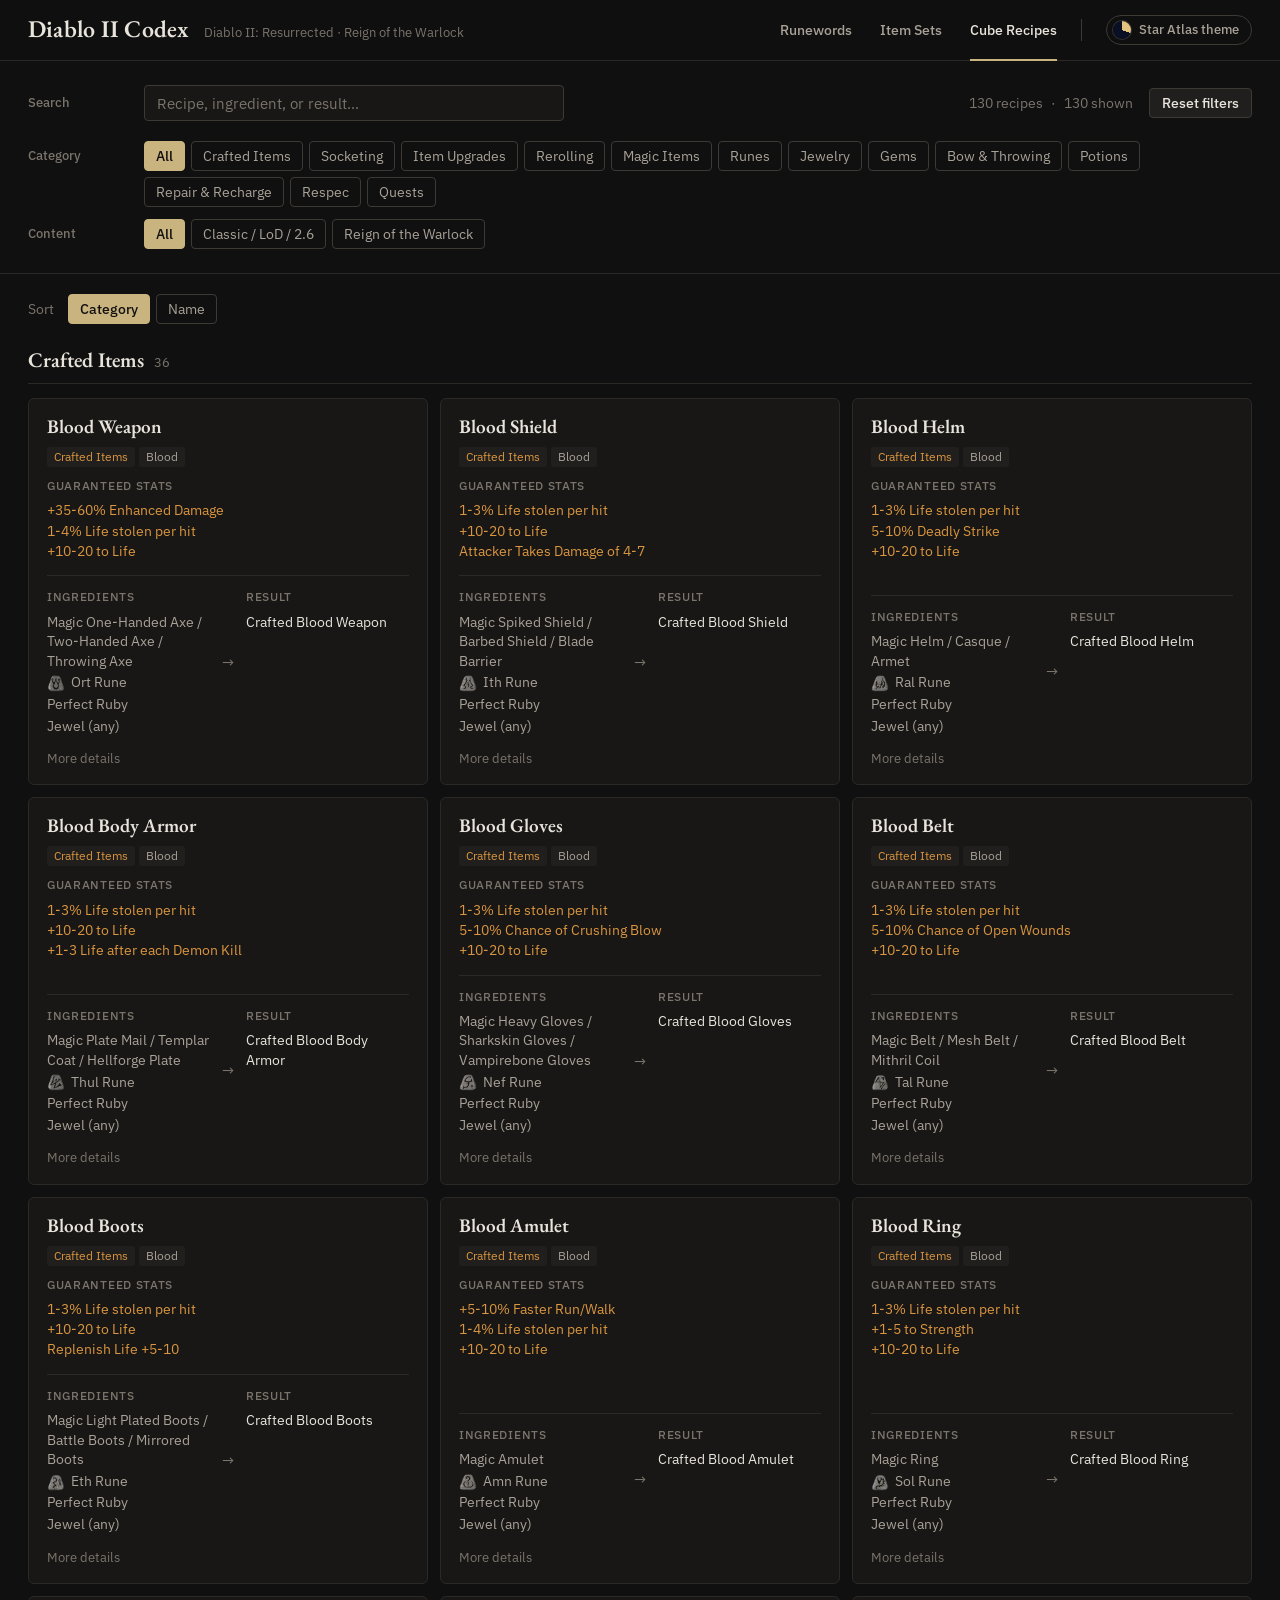
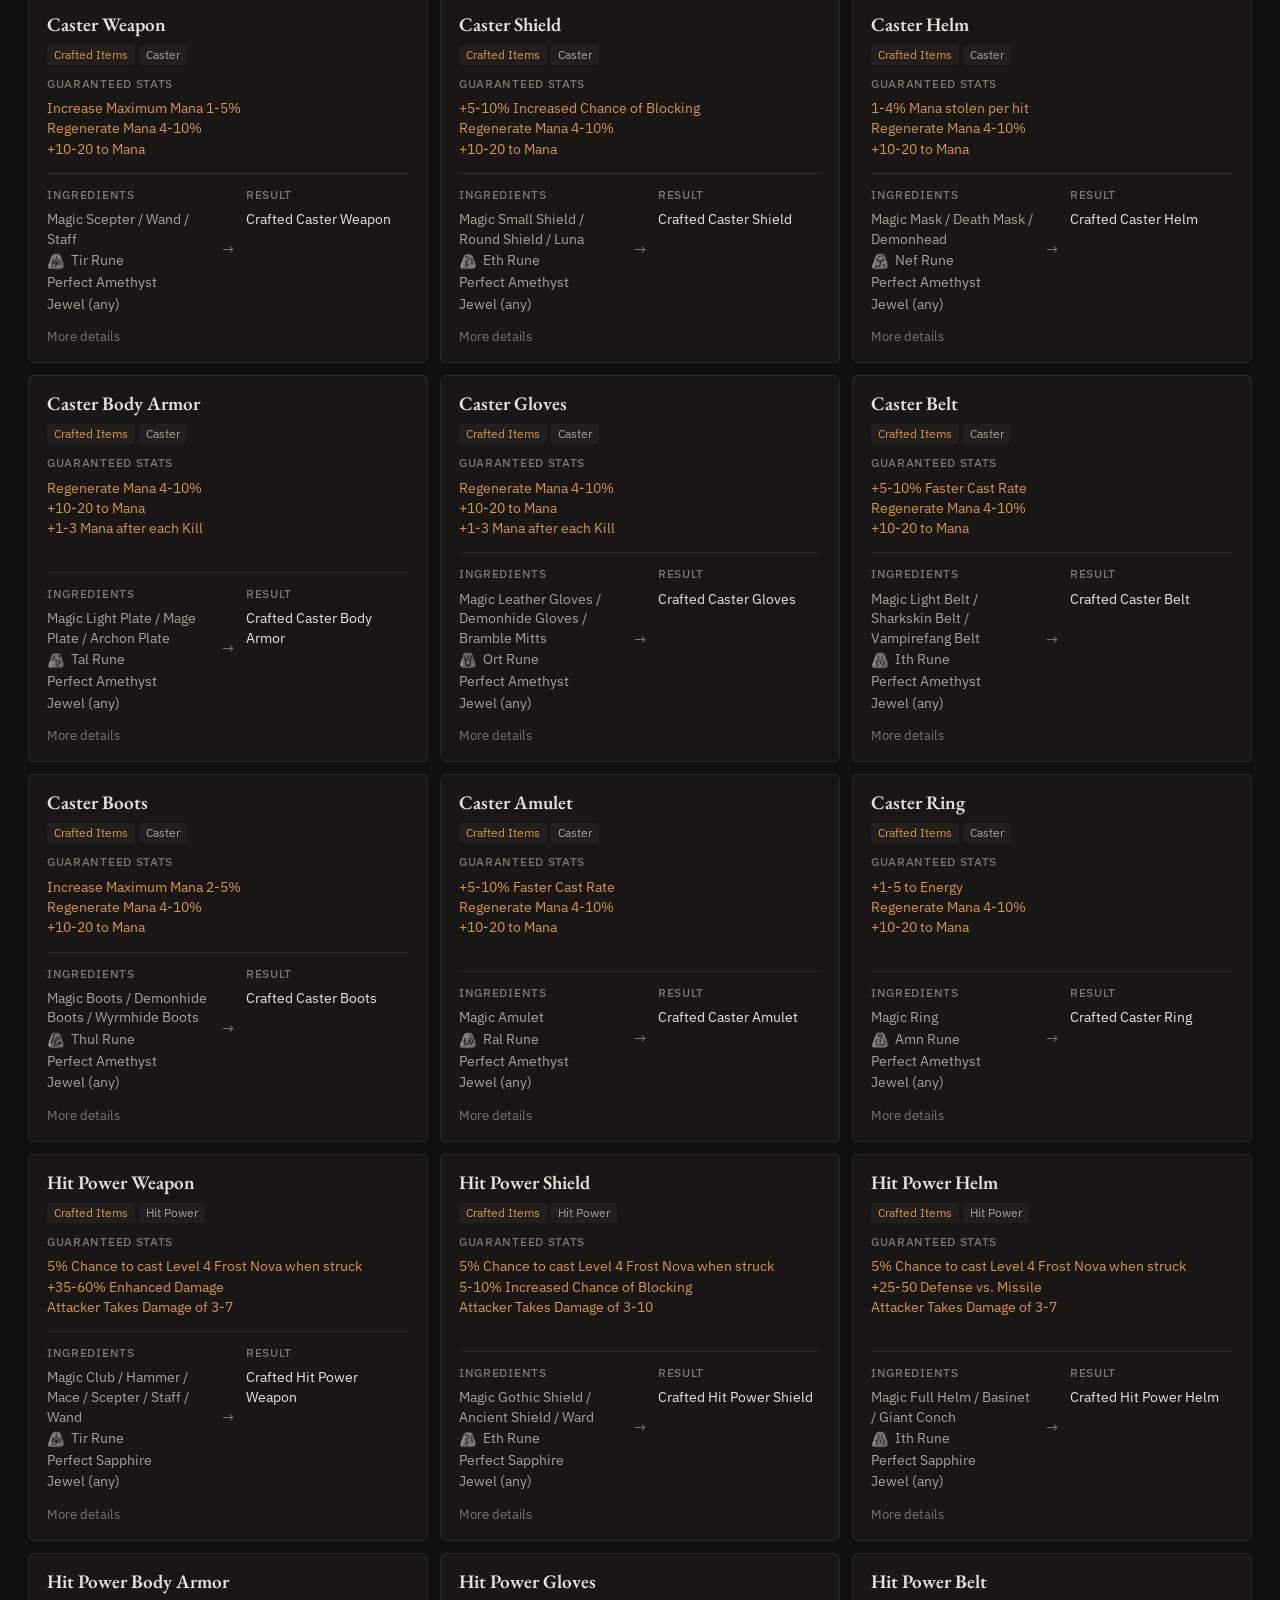
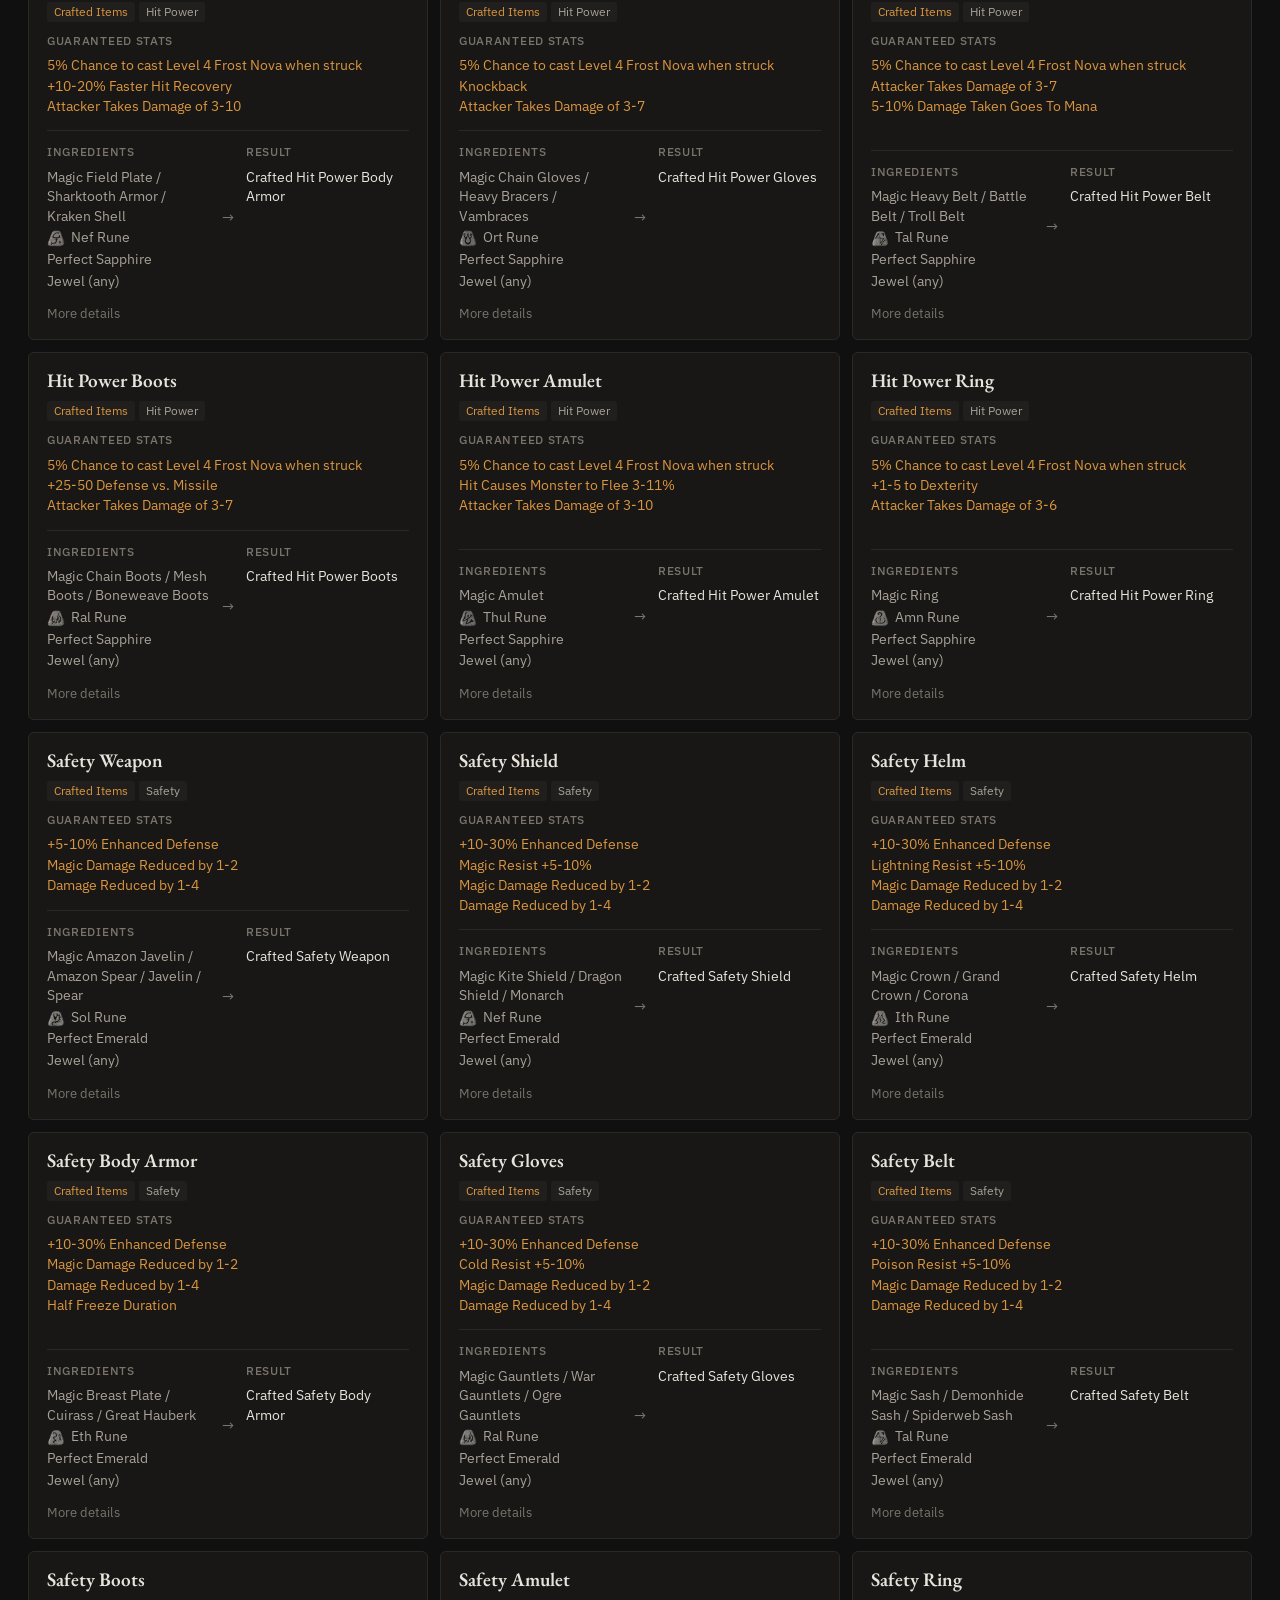
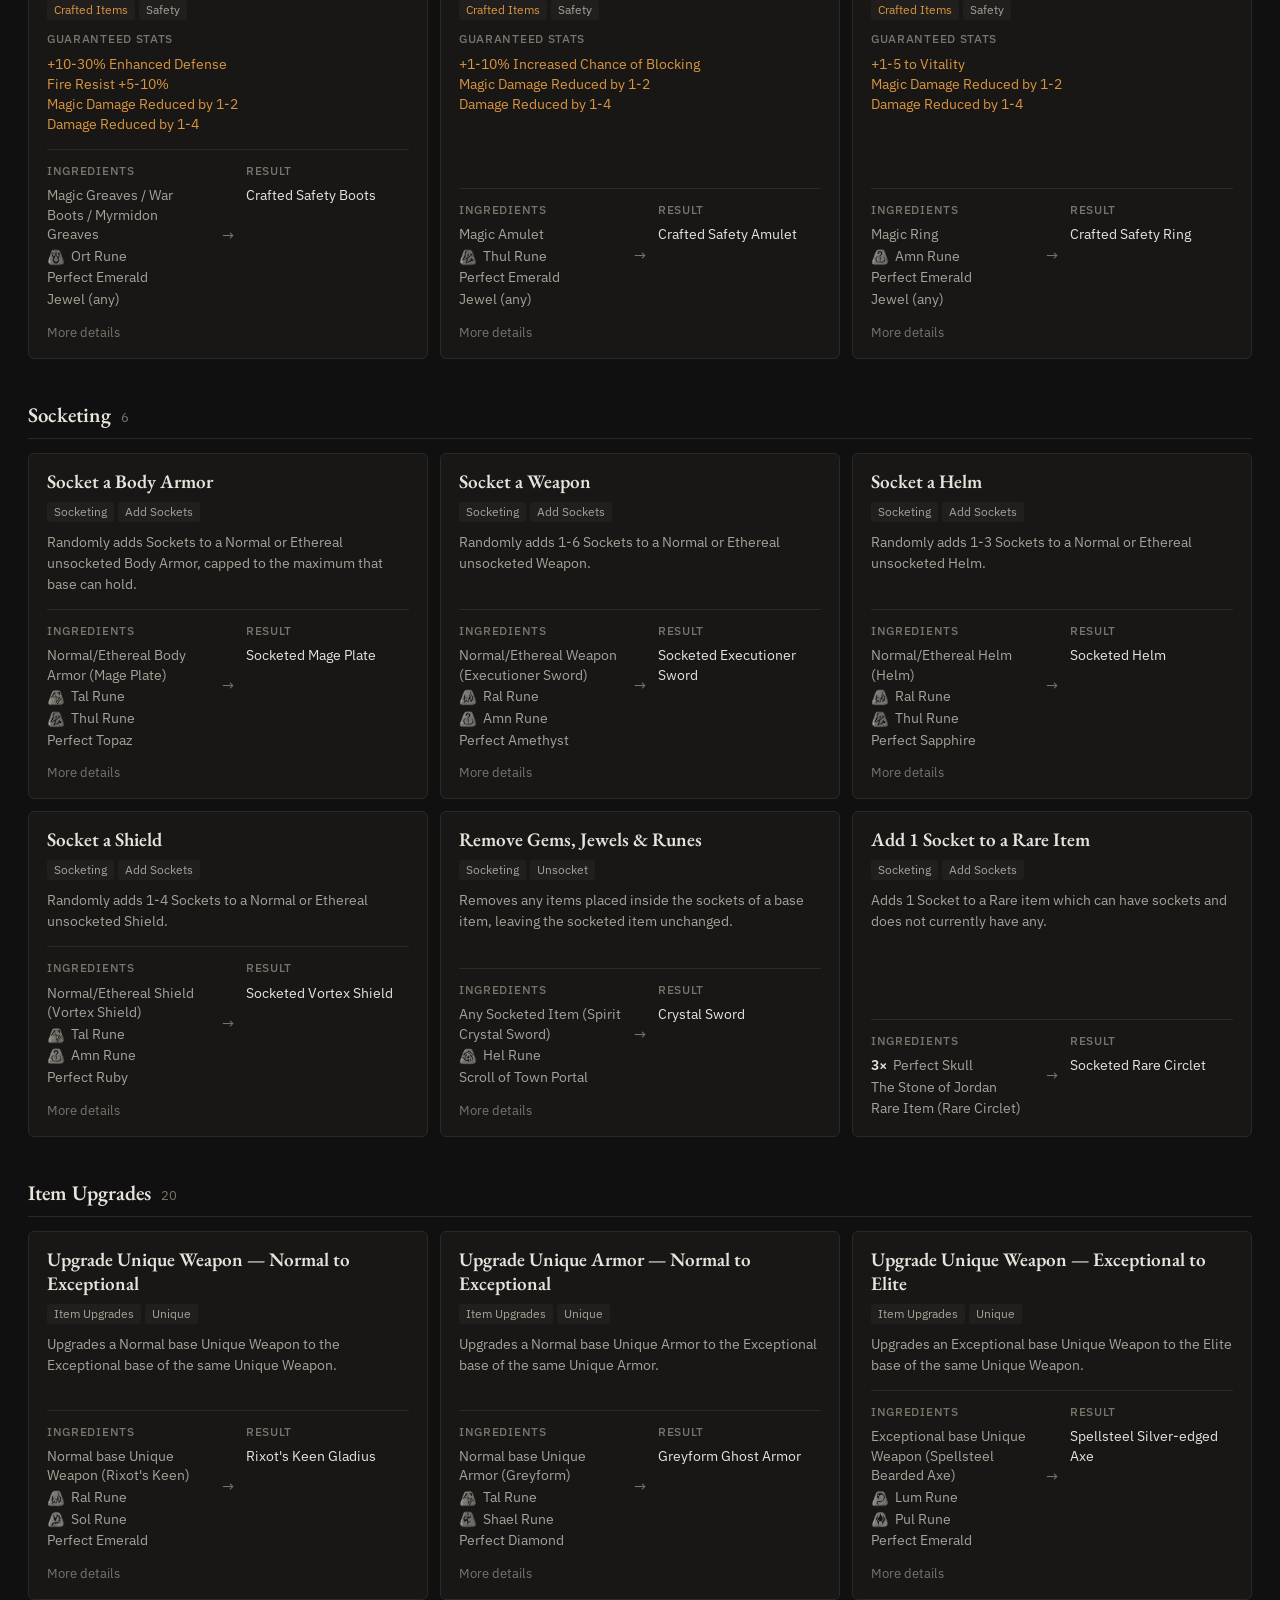
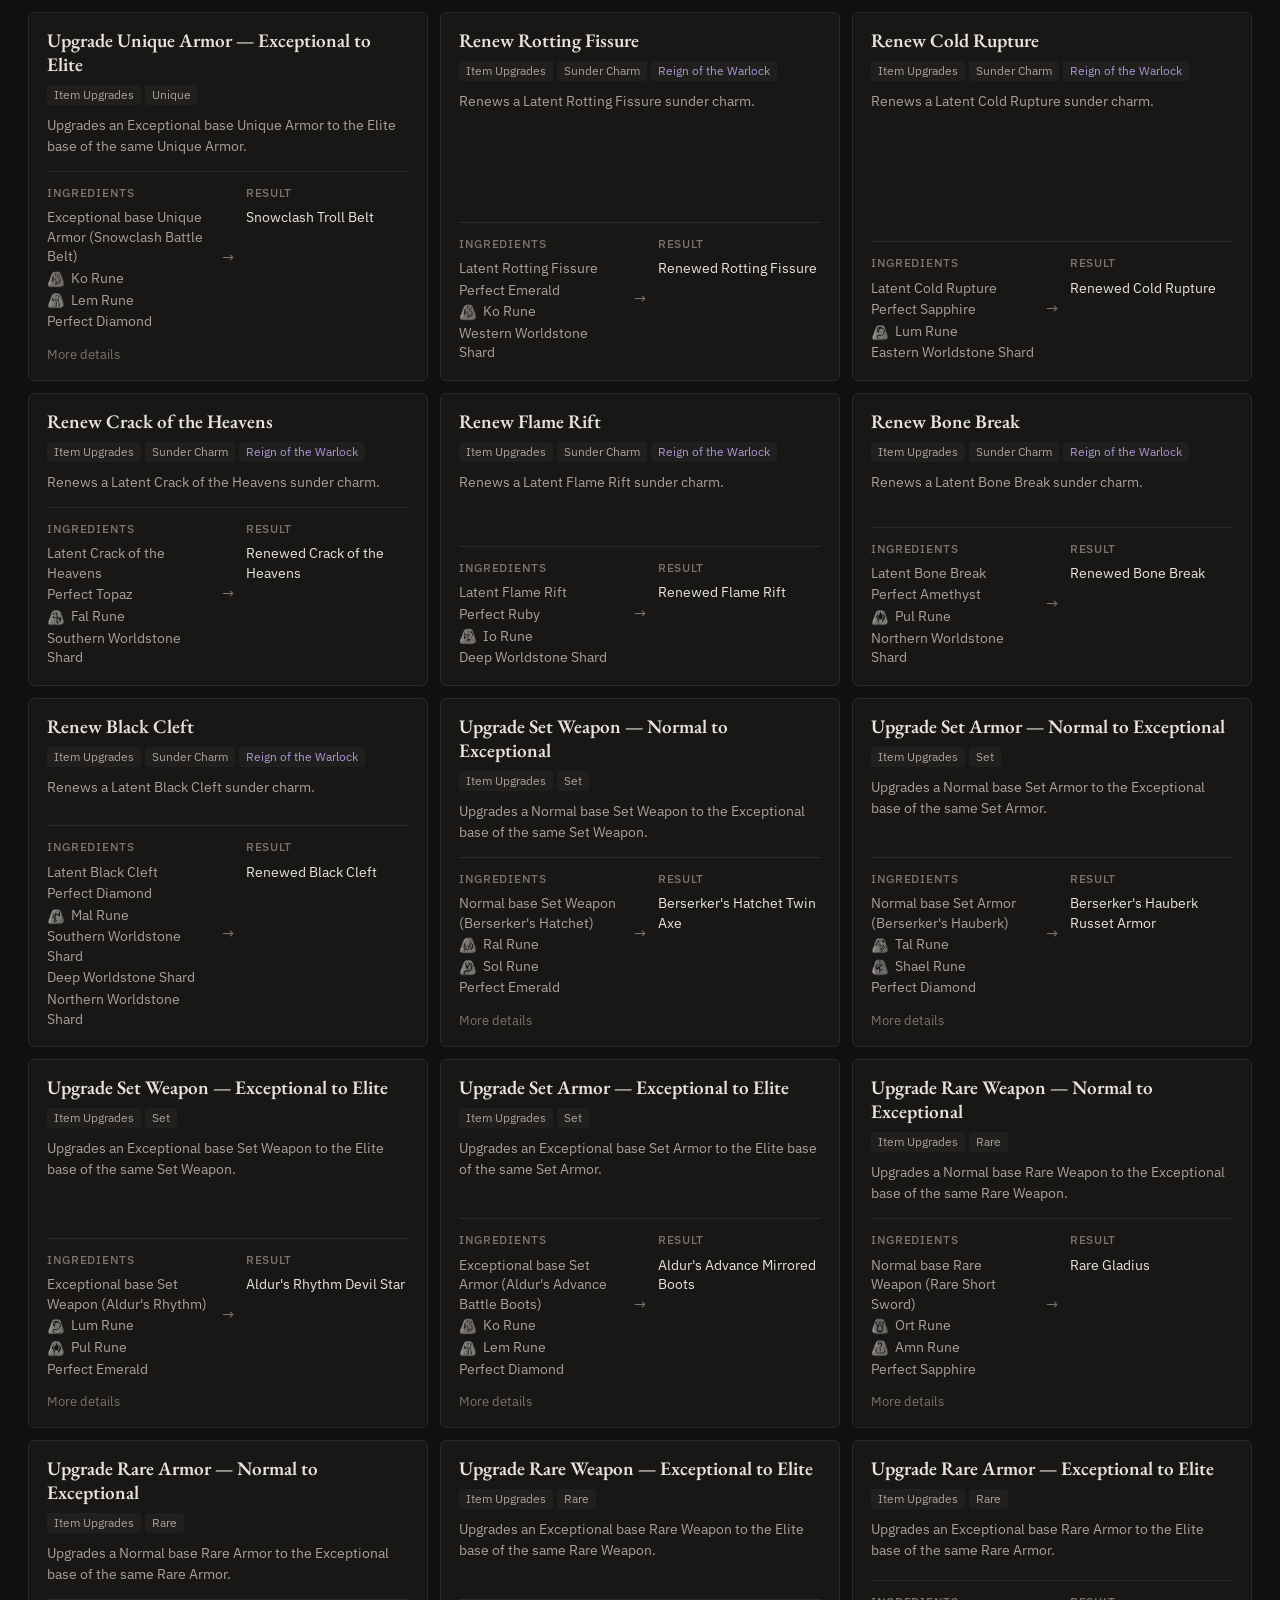
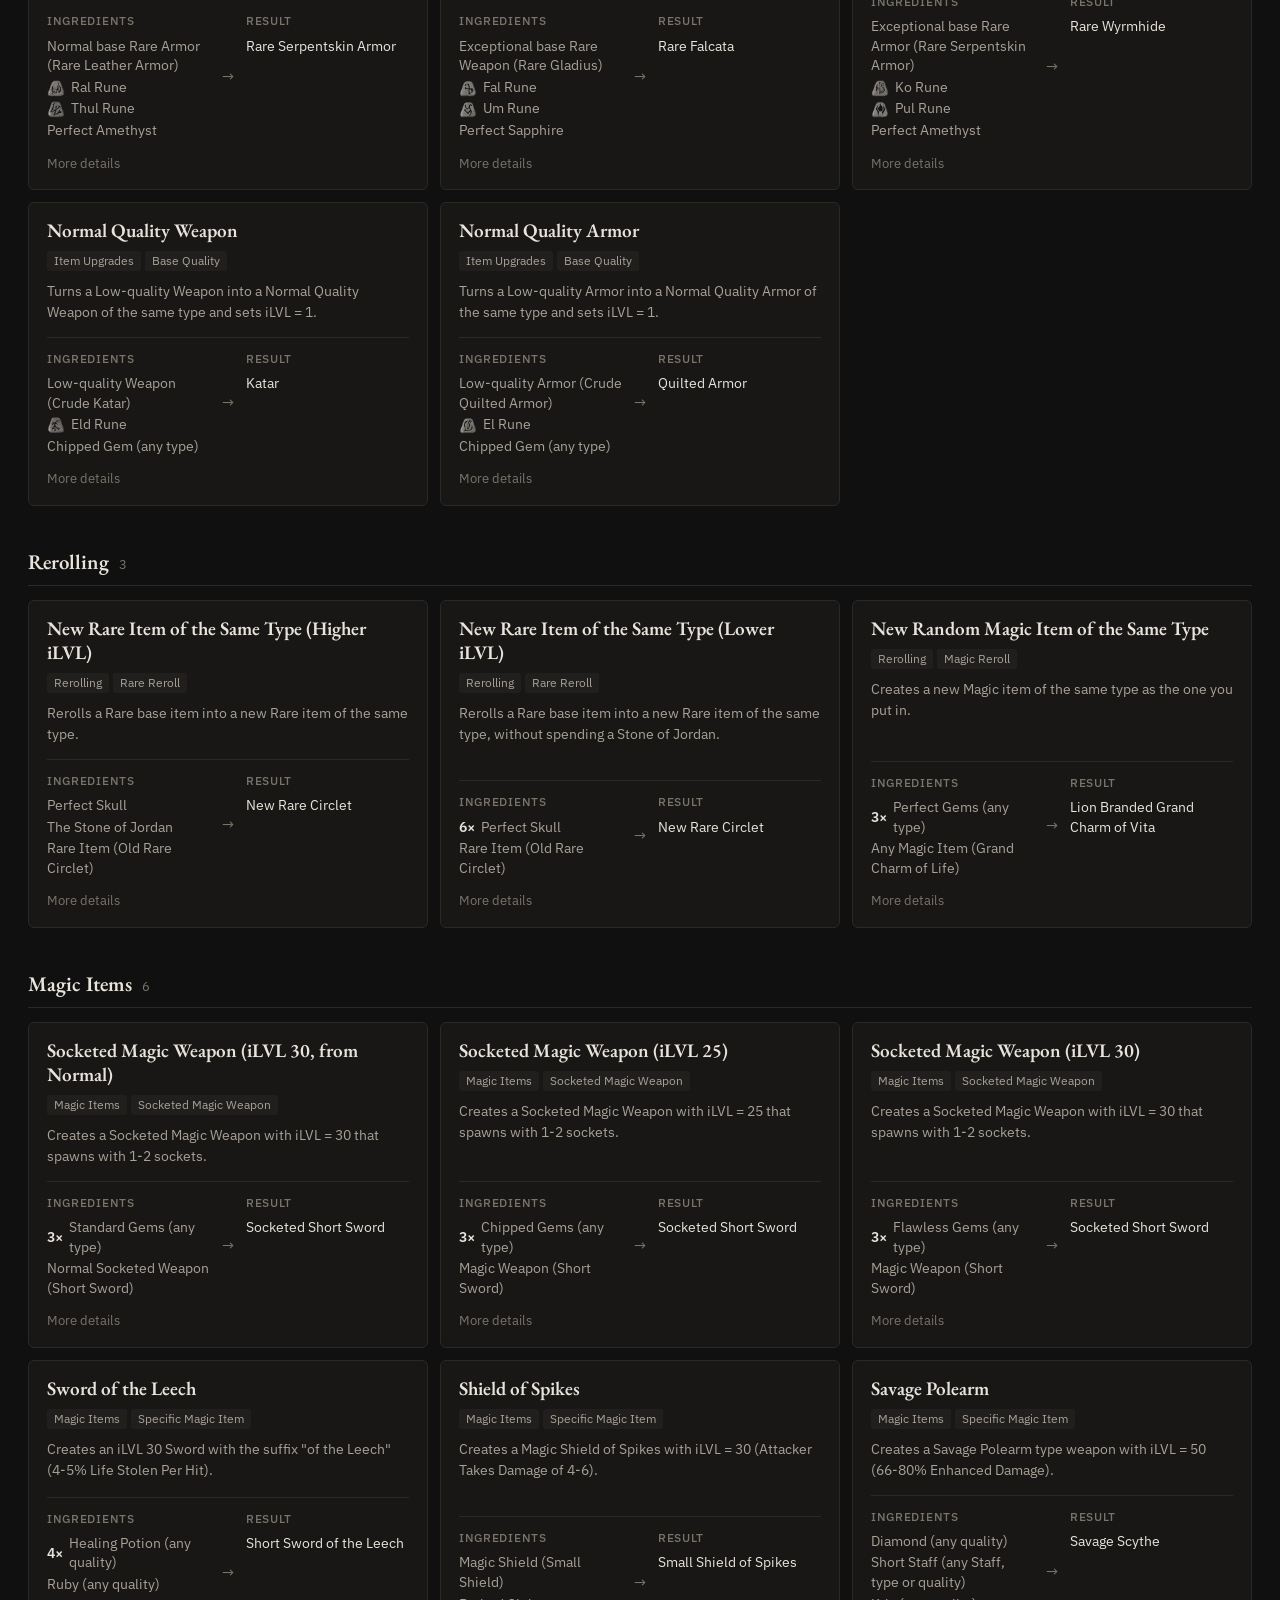
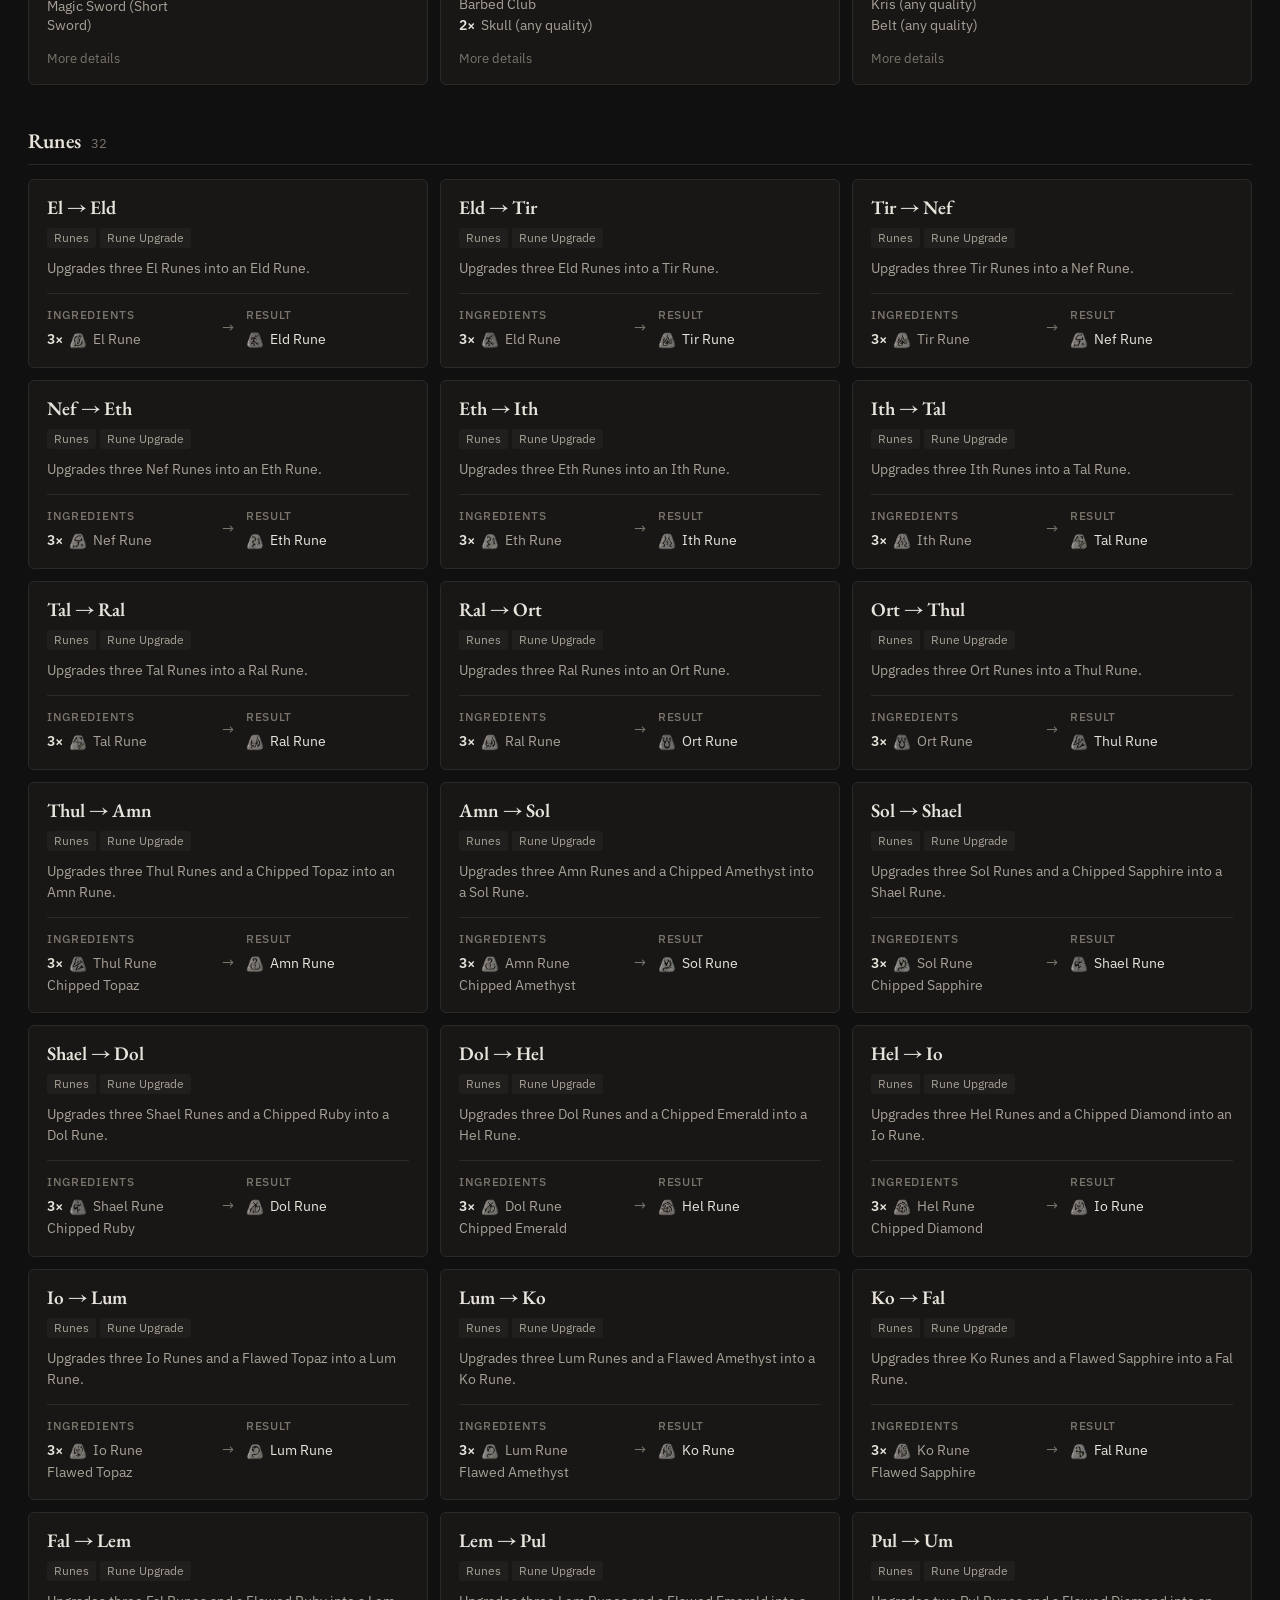
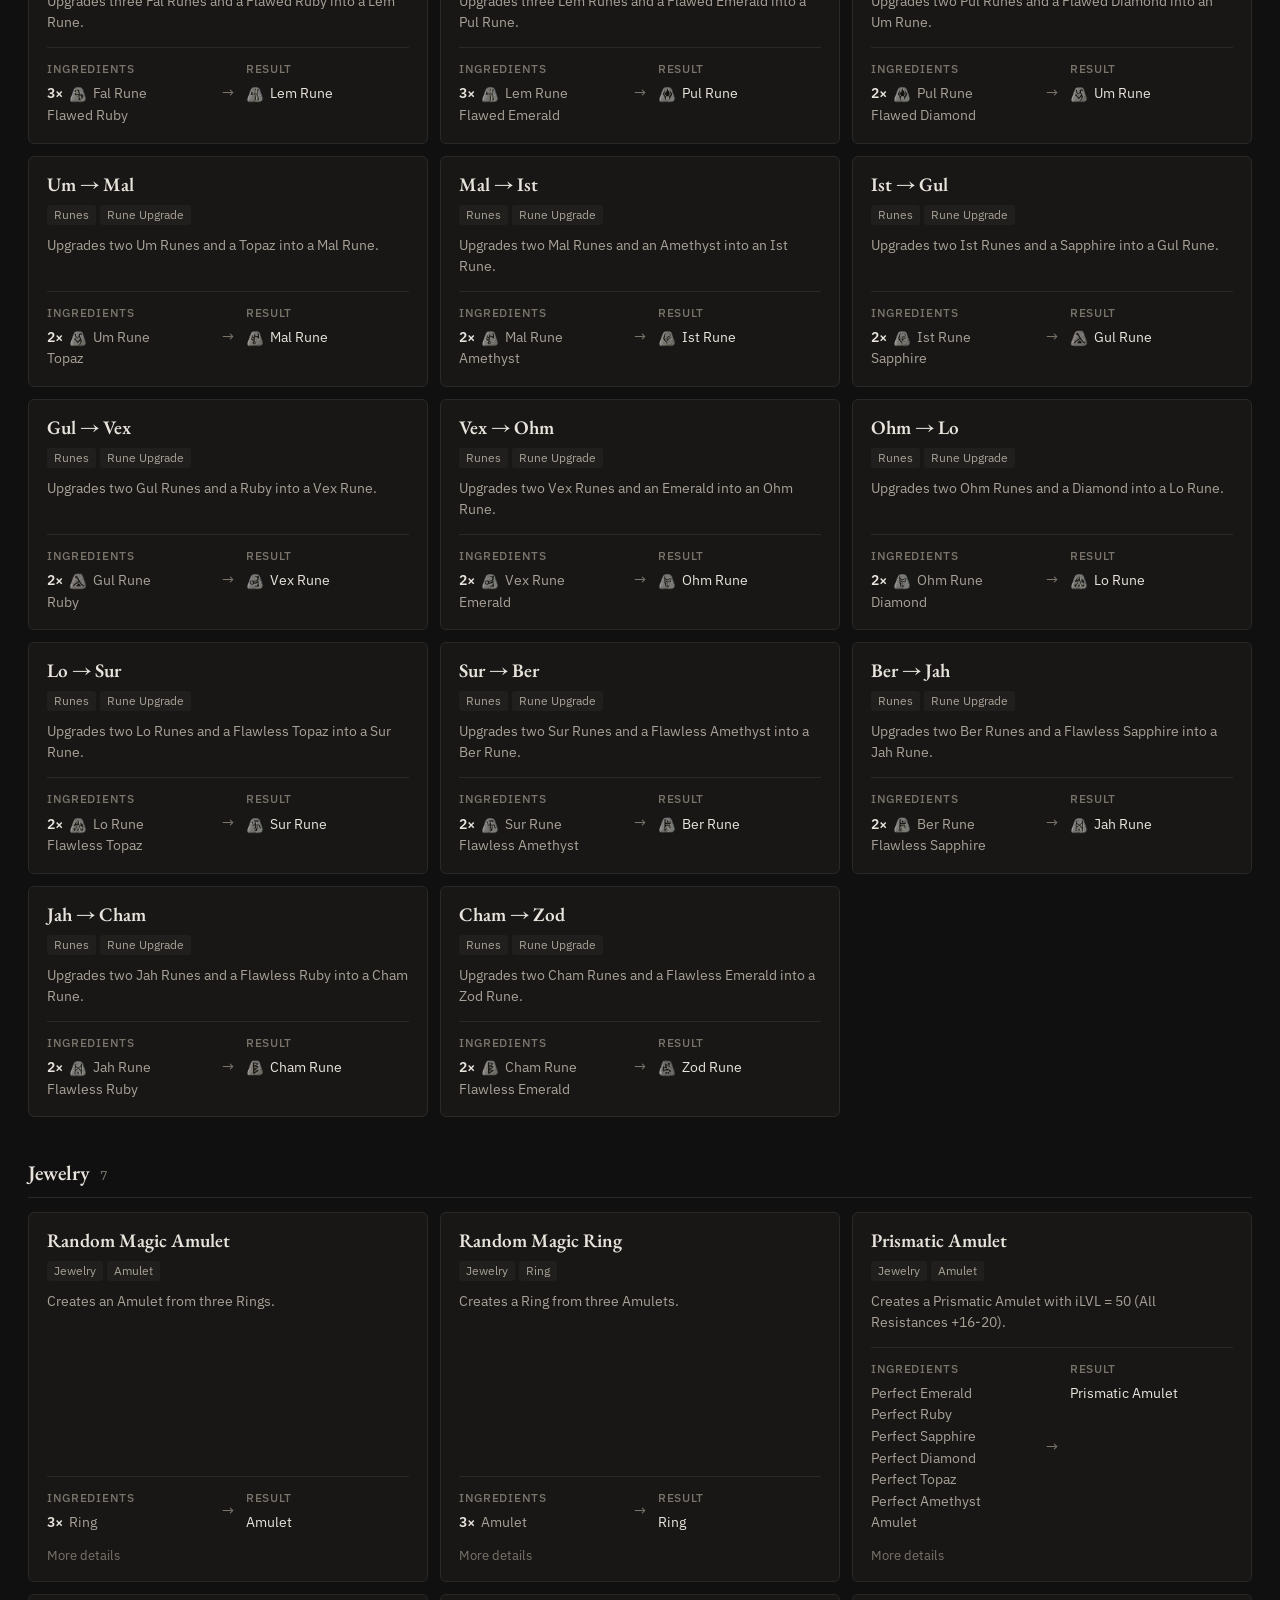
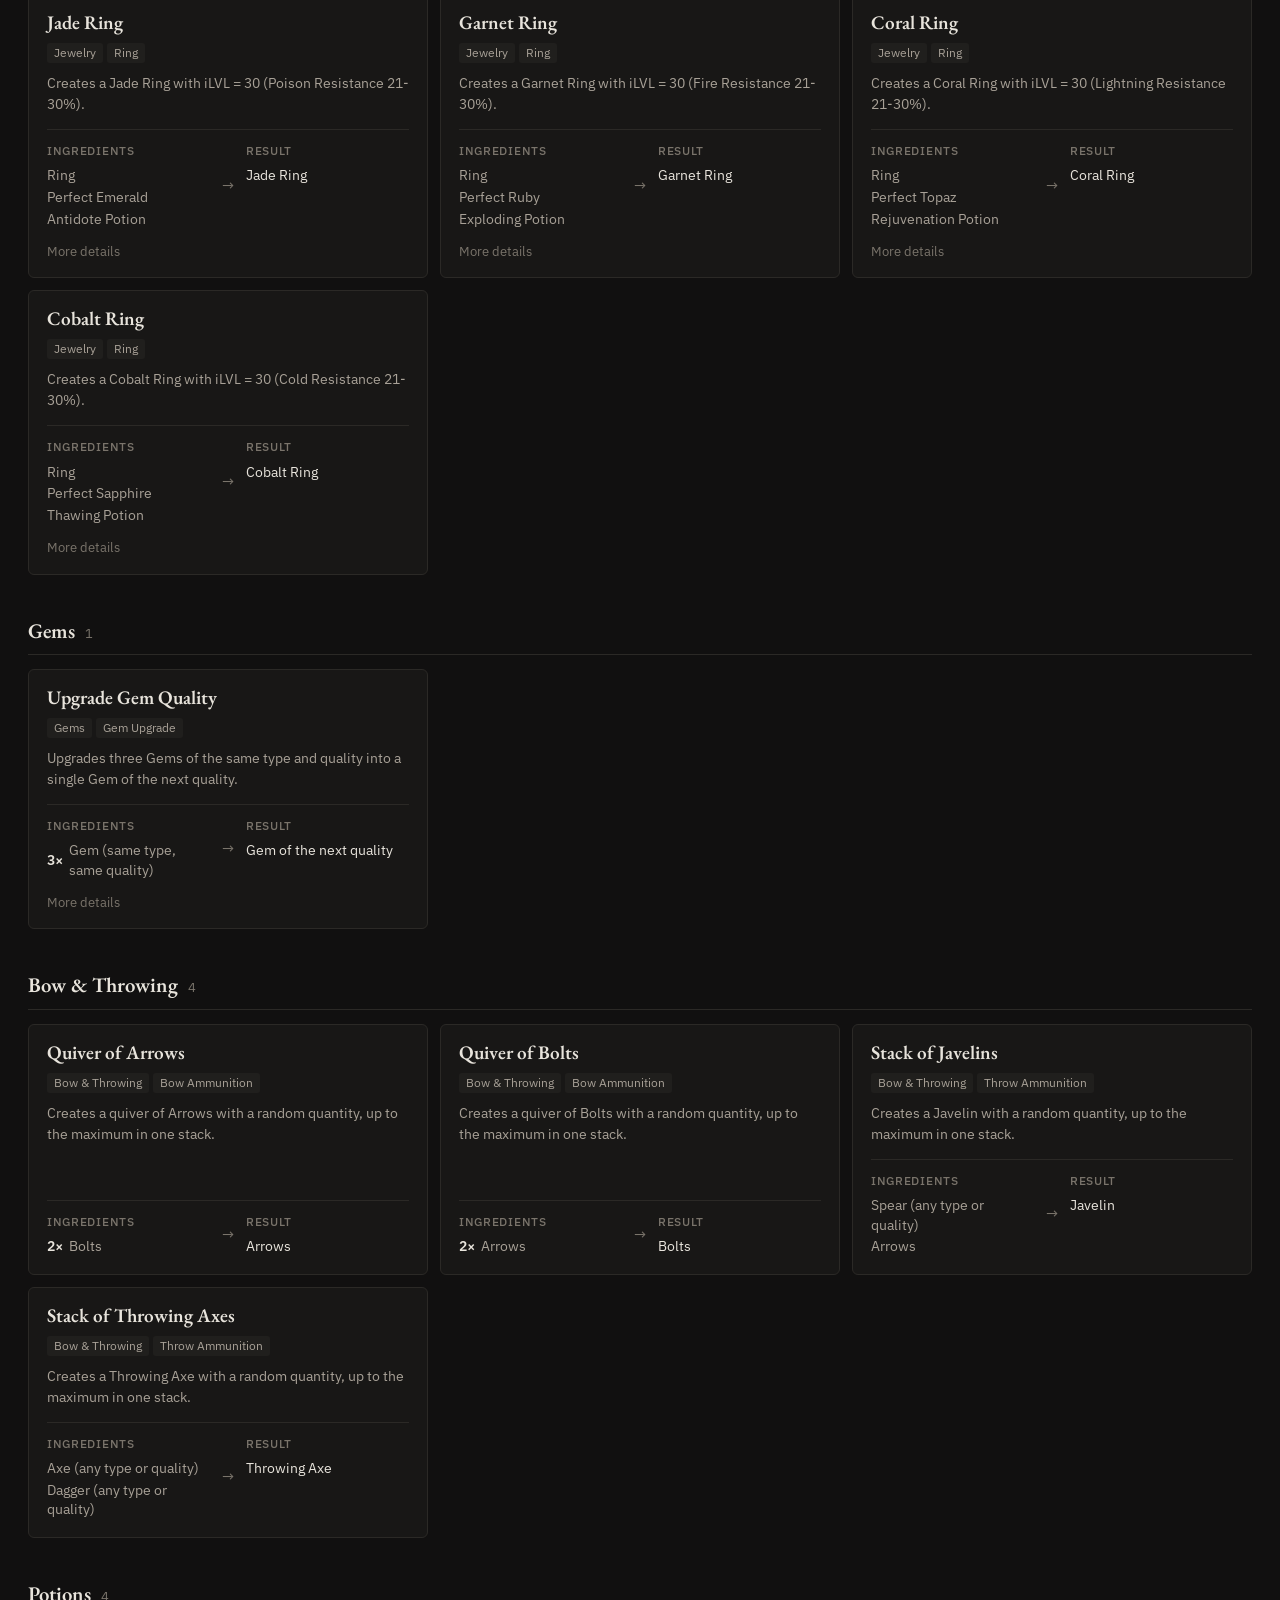
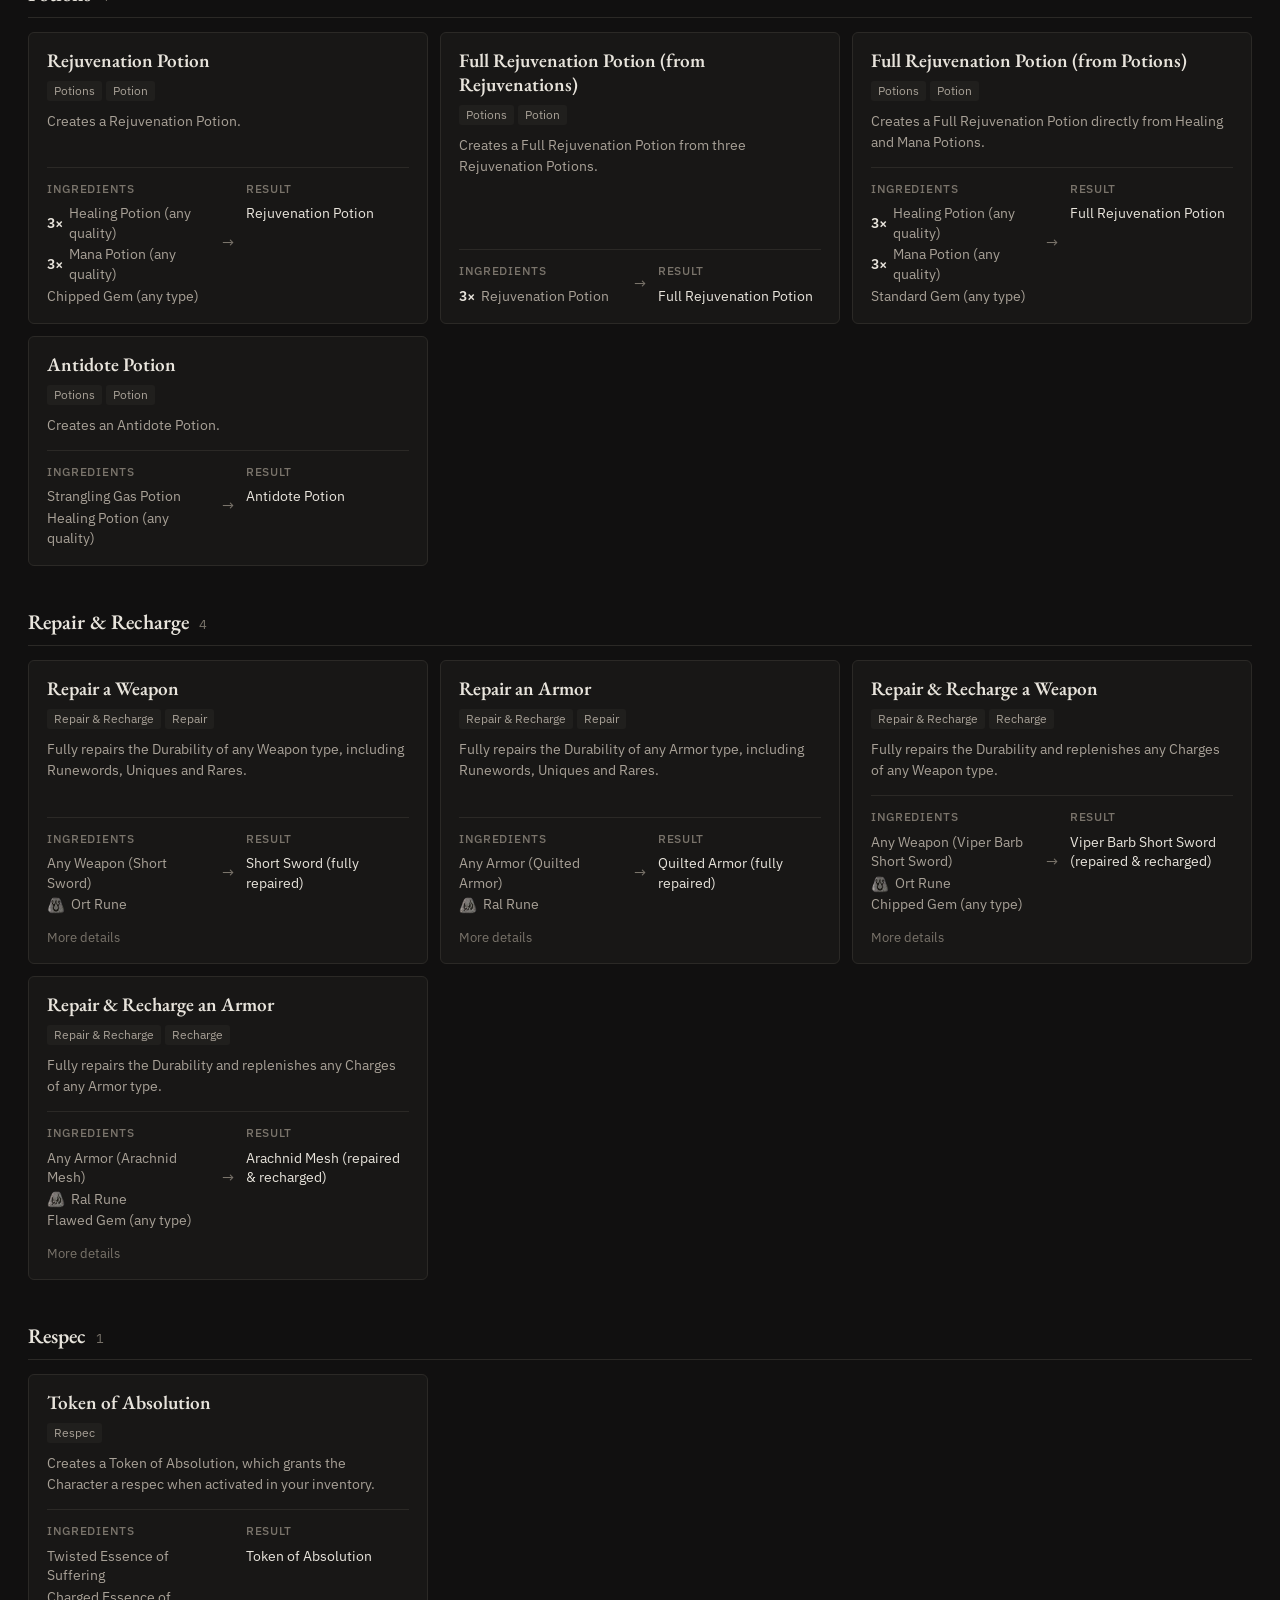
==== commit 913125cd: "Reorder the theme switch: Minimal Dark, Star Atlas, Meadow, Paper Minimal Dark is the default again " ====
--- a/recipes.html
+++ b/recipes.html
@@ -8,8 +8,8 @@
   <link rel="preconnect" href="https://fonts.googleapis.com" />
   <link rel="preconnect" href="https://fonts.gstatic.com" crossorigin />
   <link href="https://fonts.googleapis.com/css2?family=EB+Garamond:ital,wght@0,400;0,500;0,600;1,400;1,500&family=IBM+Plex+Sans:wght@400;500;600&display=swap" rel="stylesheet" />
+  <link rel="stylesheet" href="styles.css" id="theme-minimal" />
   <link rel="stylesheet" href="styles-atlas.css" id="theme-atlas" />
-  <link rel="stylesheet" href="styles.css" id="theme-minimal" />
   <link rel="stylesheet" href="styles-meadow.css" id="theme-meadow" />
   <link rel="stylesheet" href="styles-paper.css" id="theme-paper" />
   <script src="theme.js"></script>
@@ -31,7 +31,7 @@
       </nav>
       <button type="button" class="theme-toggle" id="themeToggle">
         <span class="theme-toggle-swatch" aria-hidden="true"></span>
-        <span class="theme-toggle-label">Minimal Dark theme</span>
+        <span class="theme-toggle-label">Star Atlas theme</span>
       </button>
     </div>
   </header>
--- a/styles.css
+++ b/styles.css
@@ -162,12 +162,12 @@
 
 .theme-toggle:hover { color: var(--text); border-color: var(--text-3); }
 
-/* preview of the Meadow theme: moss, sage and clay */
+/* preview of the Star Atlas theme: navy night with a gilt accent */
 .theme-toggle-swatch {
   width: 18px;
   height: 18px;
   border-radius: 50%;
-  background: conic-gradient(#bc6c25 0 110deg, #a3b18a 110deg 230deg, #606c38 230deg 360deg);
+  background: conic-gradient(#e3c47e 0 110deg, #0a1024 110deg 360deg);
   box-shadow: 0 0 0 1px rgba(255,255,255,0.15);
 }
 
--- a/styles-atlas.css
+++ b/styles-atlas.css
@@ -219,12 +219,12 @@
 
 .theme-toggle:hover { color: var(--text); border-color: var(--gold); }
 
-/* preview of the Minimal Dark theme: charcoal with a gold accent */
+/* preview of the Meadow theme: moss, sage and clay */
 .theme-toggle-swatch {
   width: 26px;
   height: 26px;
   border-radius: 50%;
-  background: conic-gradient(#c9b37e 0 110deg, #111010 110deg 360deg);
+  background: conic-gradient(#bc6c25 0 110deg, #a3b18a 110deg 230deg, #606c38 230deg 360deg);
   box-shadow: 0 0 0 1px var(--gold);
   transition: transform 0.4s var(--ease-out);
 }
--- a/styles-paper.css
+++ b/styles-paper.css
@@ -349,12 +349,12 @@
 
 .theme-toggle:hover { transform: rotate(1deg); background-color: #7a5634; }
 
-/* preview of the Star Atlas theme: navy night with a gilt accent */
+/* preview of the Minimal Dark theme: charcoal with a gold accent */
 .theme-toggle-swatch {
   width: 16px;
   height: 16px;
   border-radius: 50%;
-  background: conic-gradient(#e3c47e 0 110deg, #0a1024 110deg 360deg);
+  background: conic-gradient(#c9b37e 0 110deg, #111010 110deg 360deg);
   box-shadow: 0 0 0 1.5px #f8efdb;
 }
 
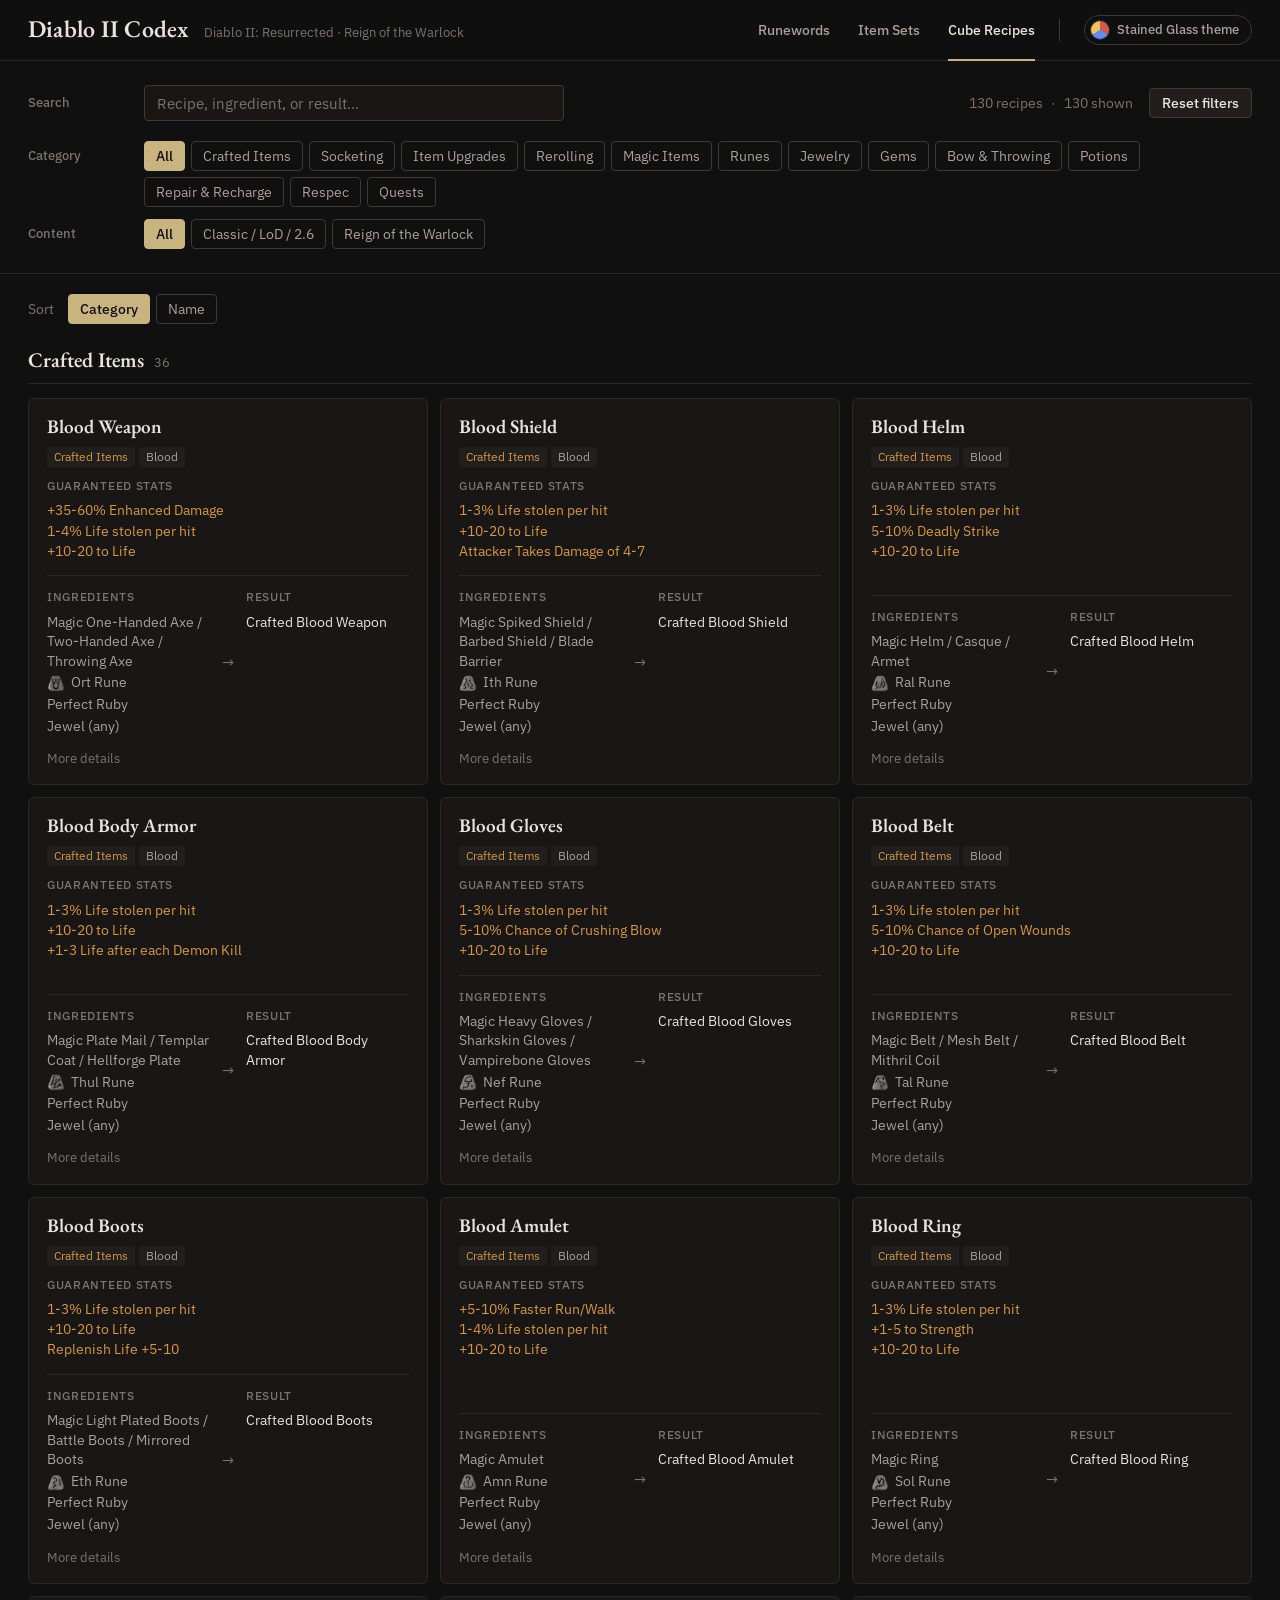
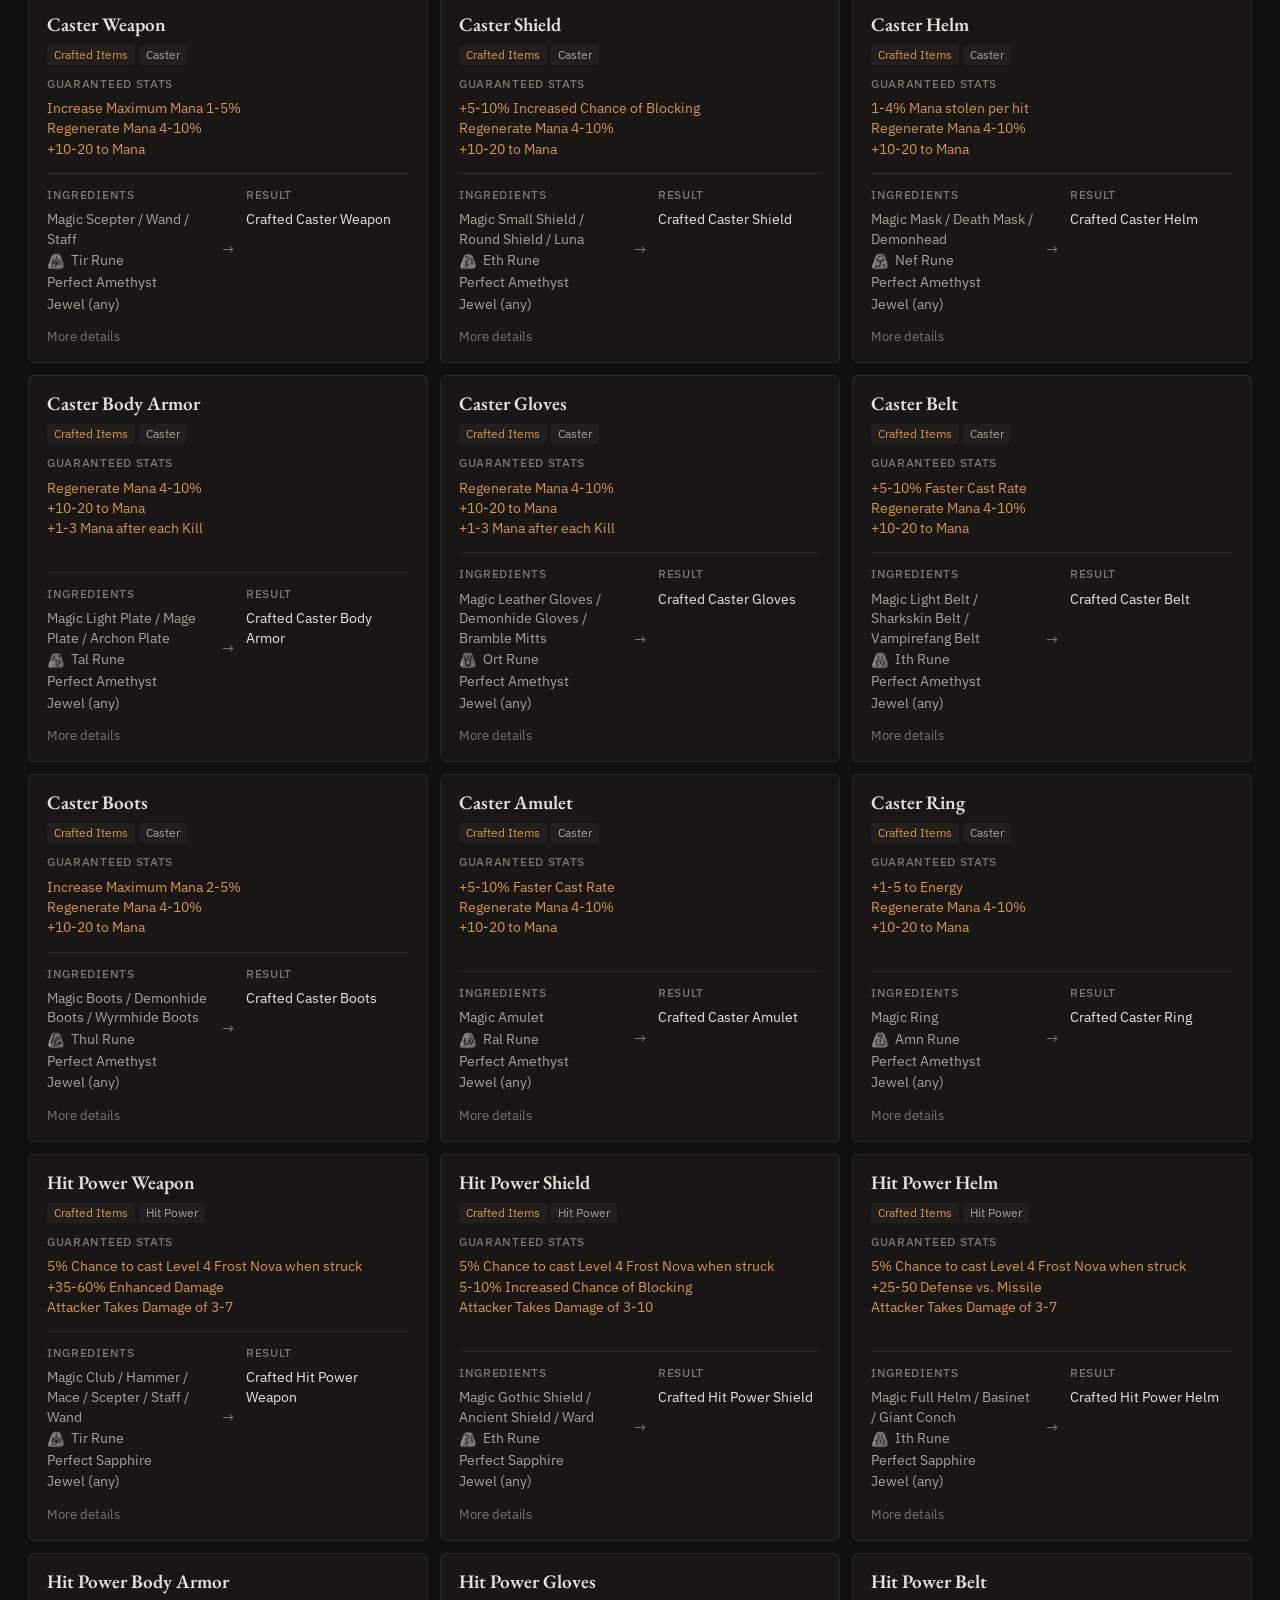
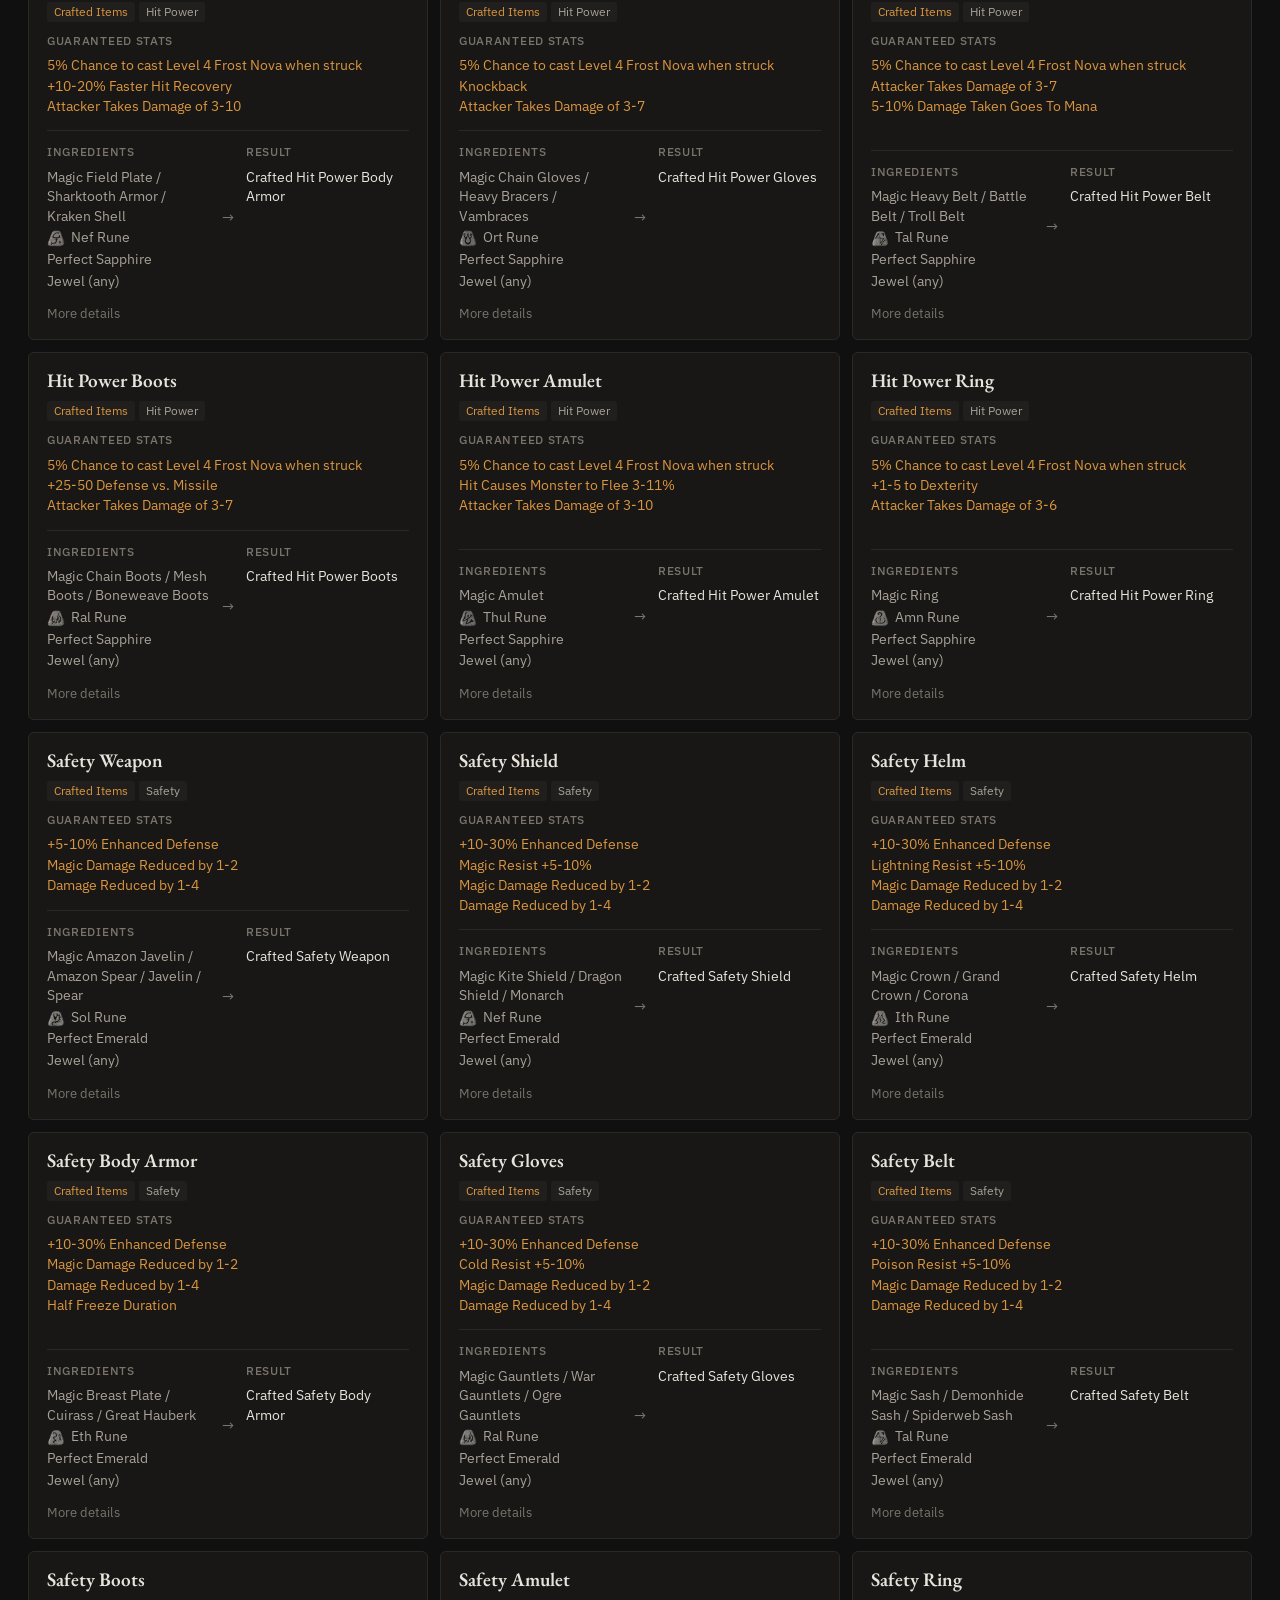
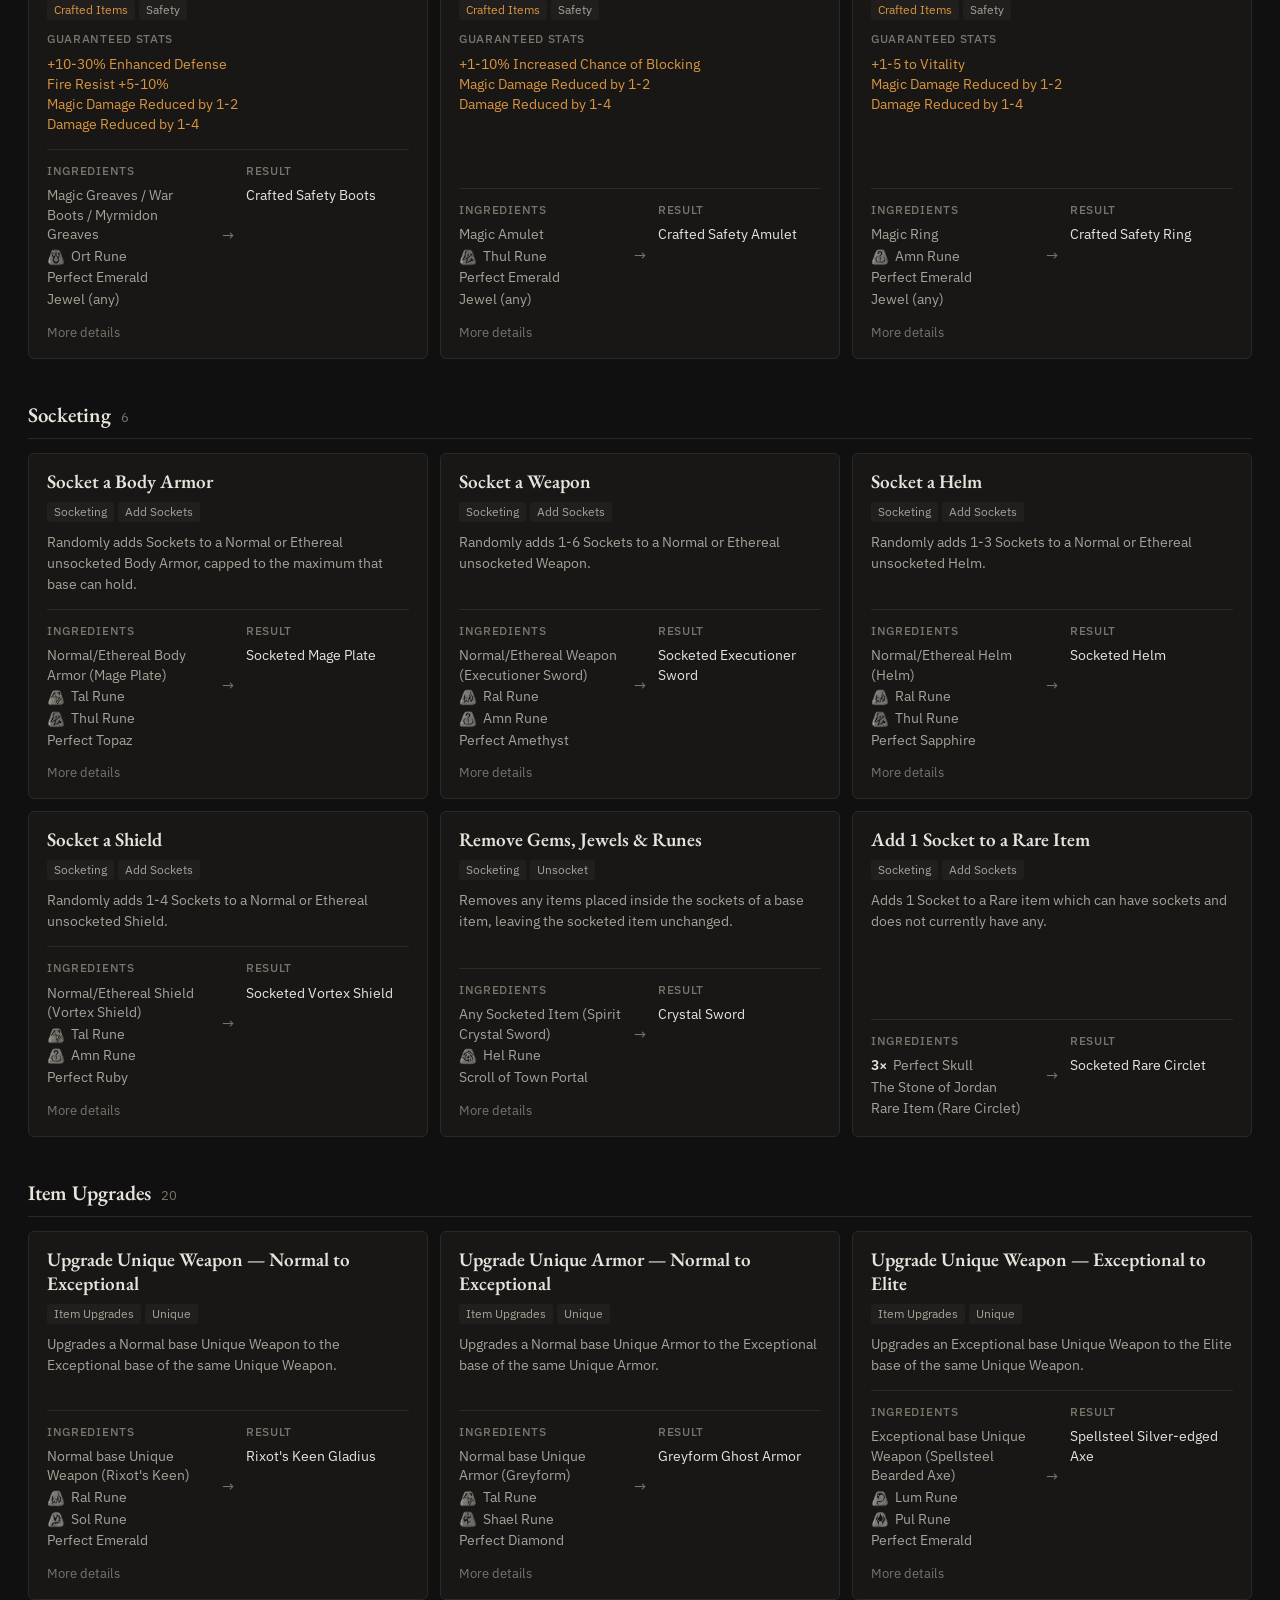
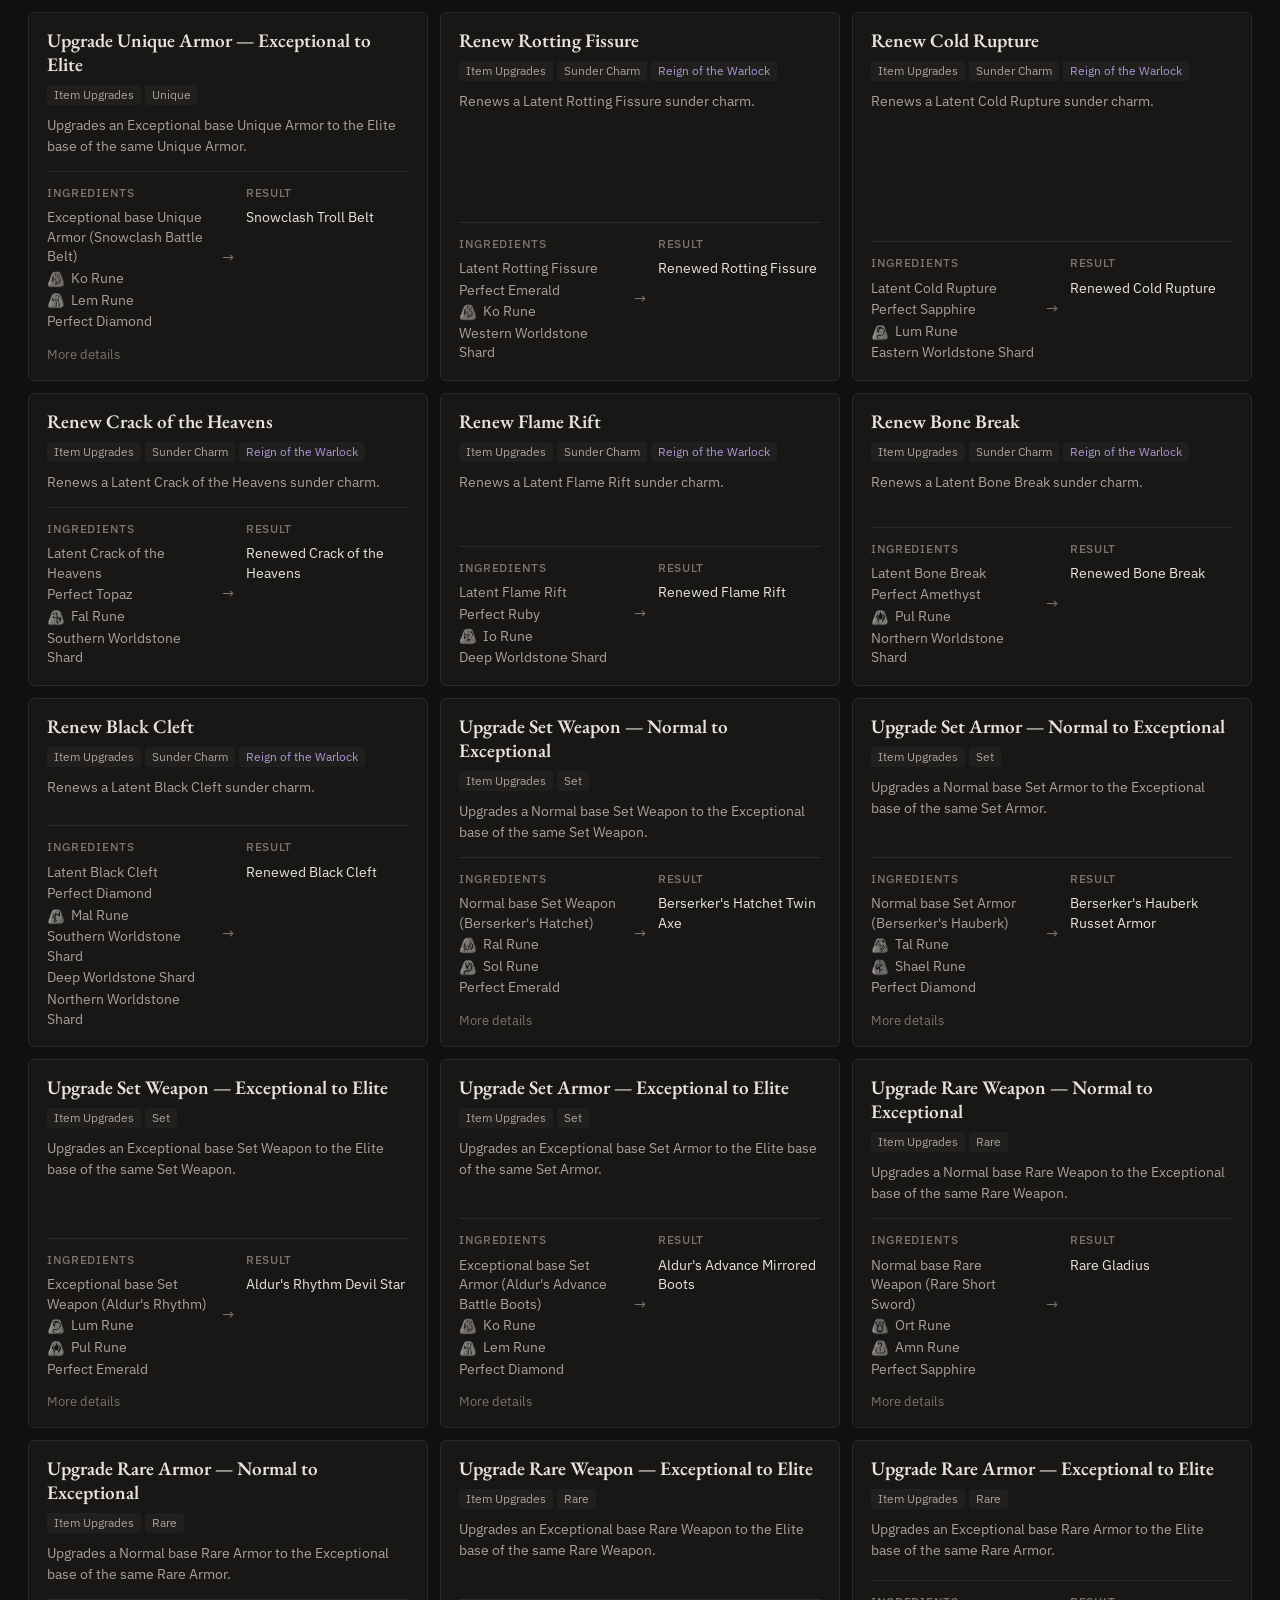
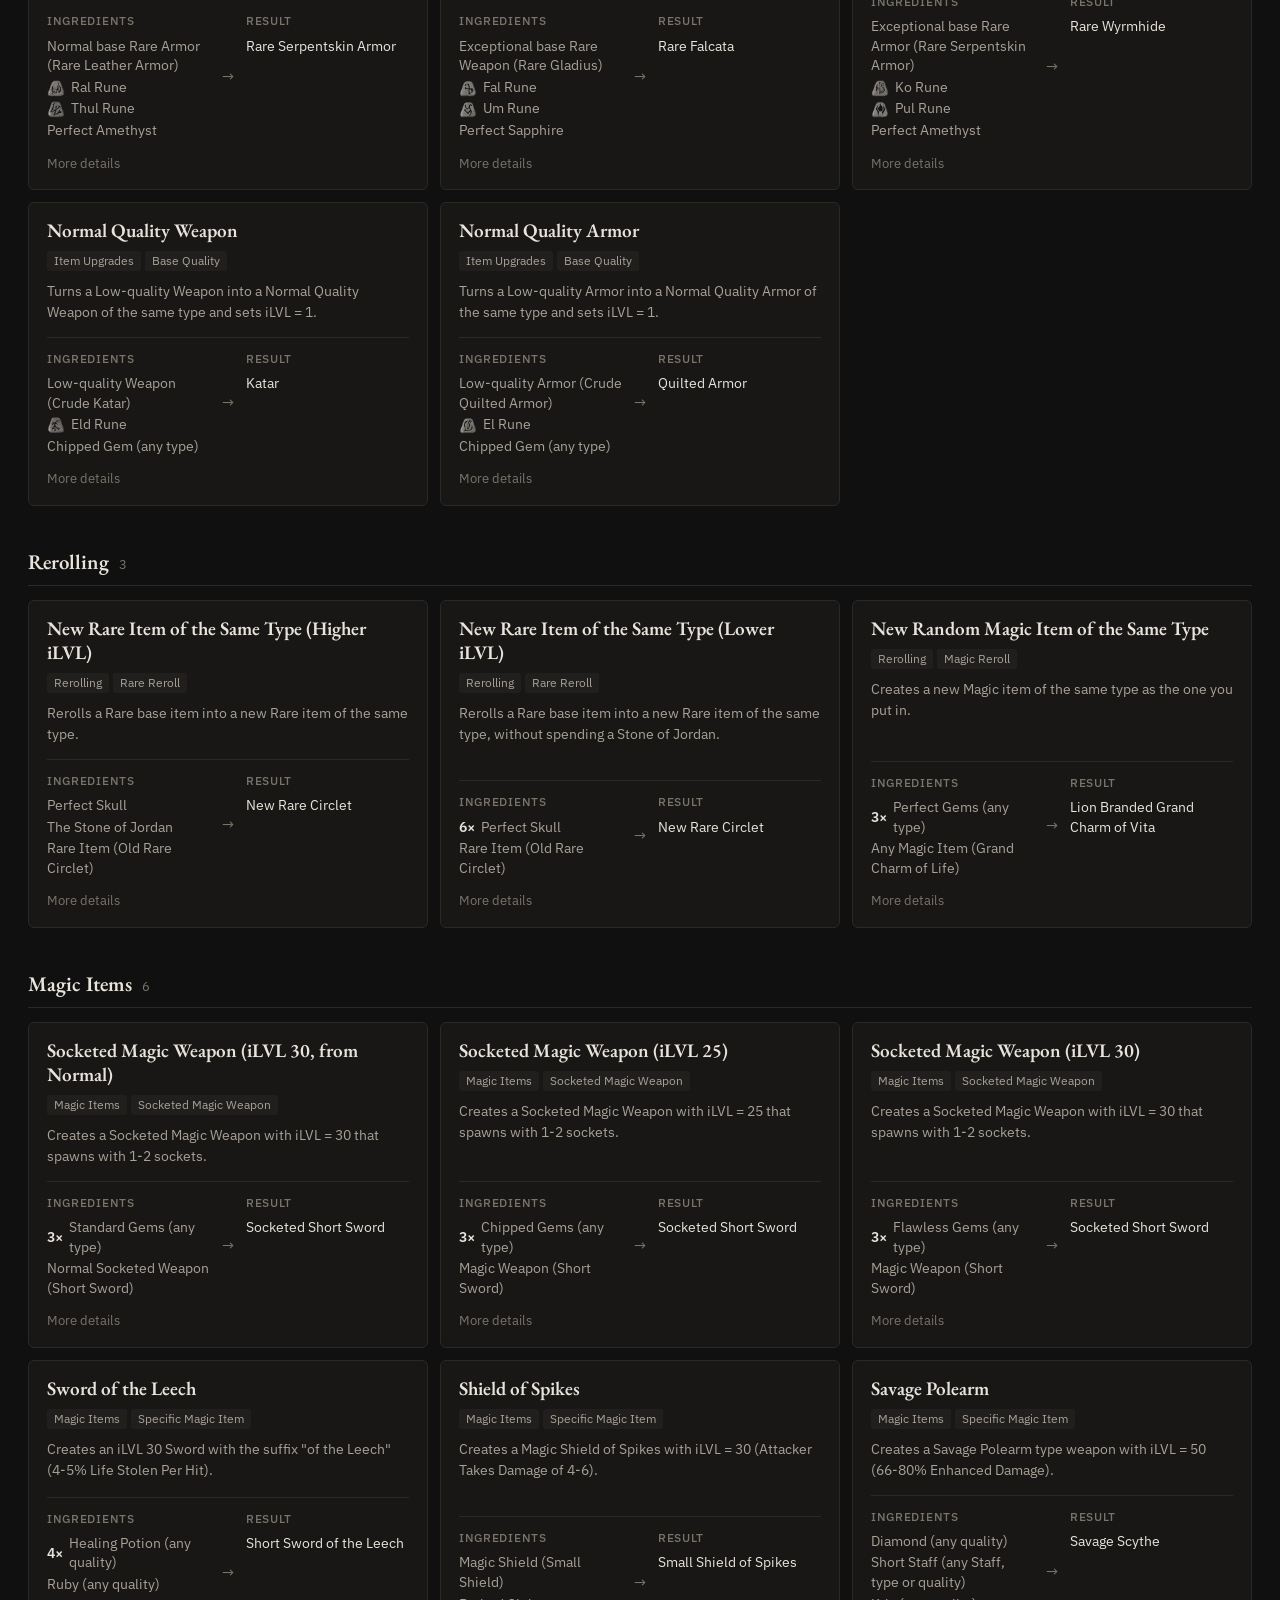
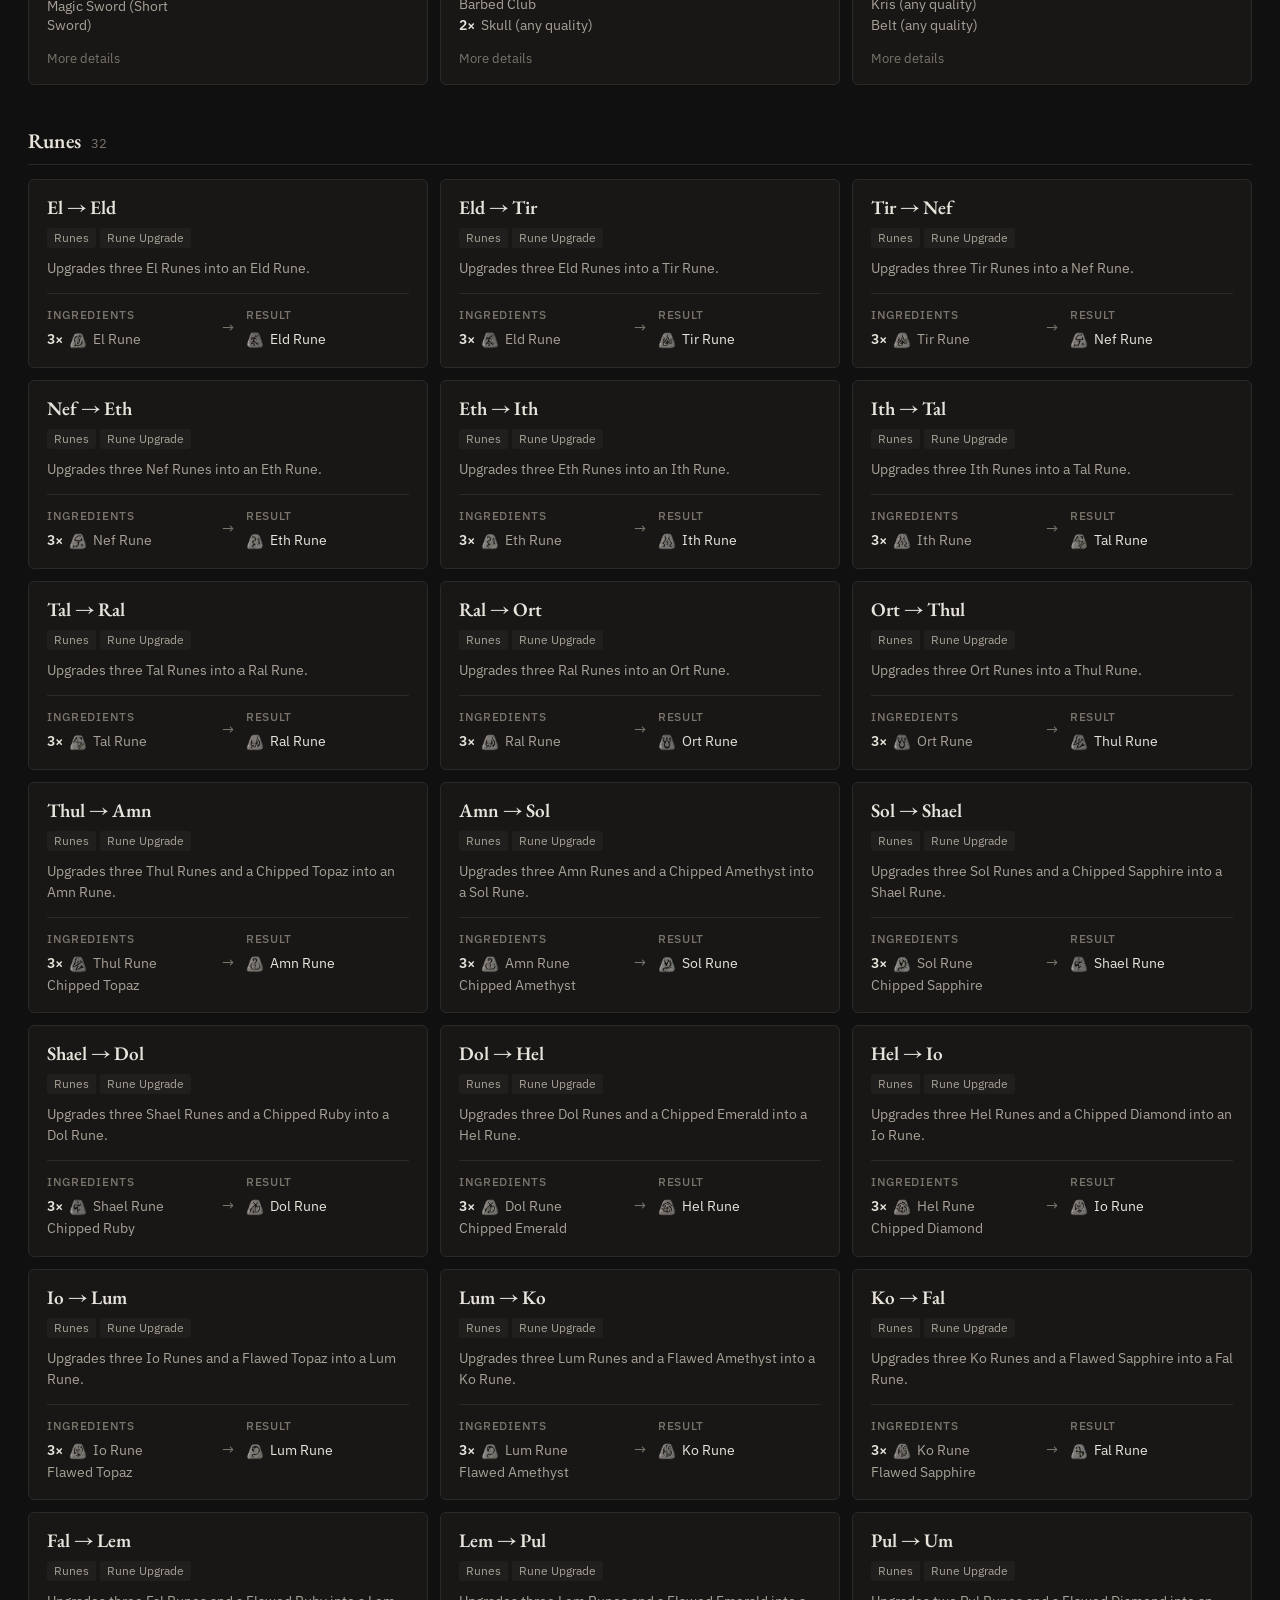
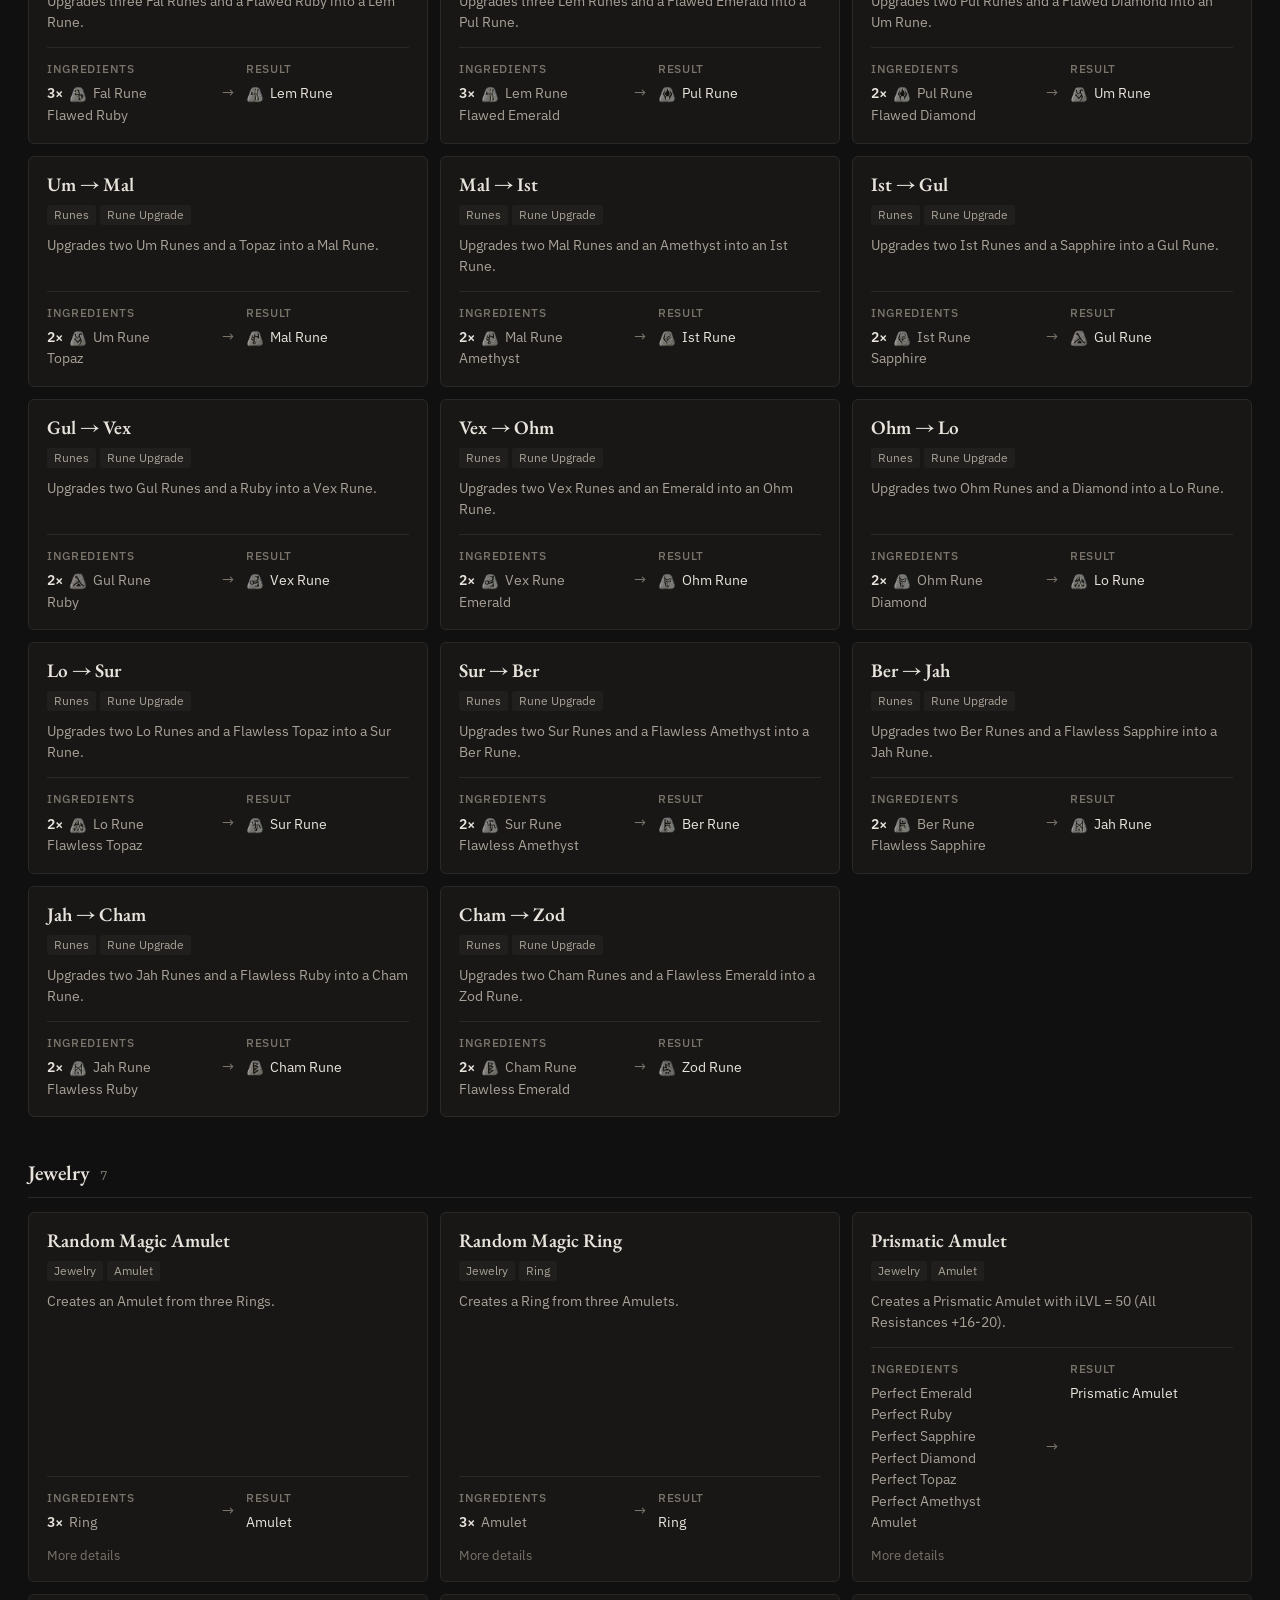
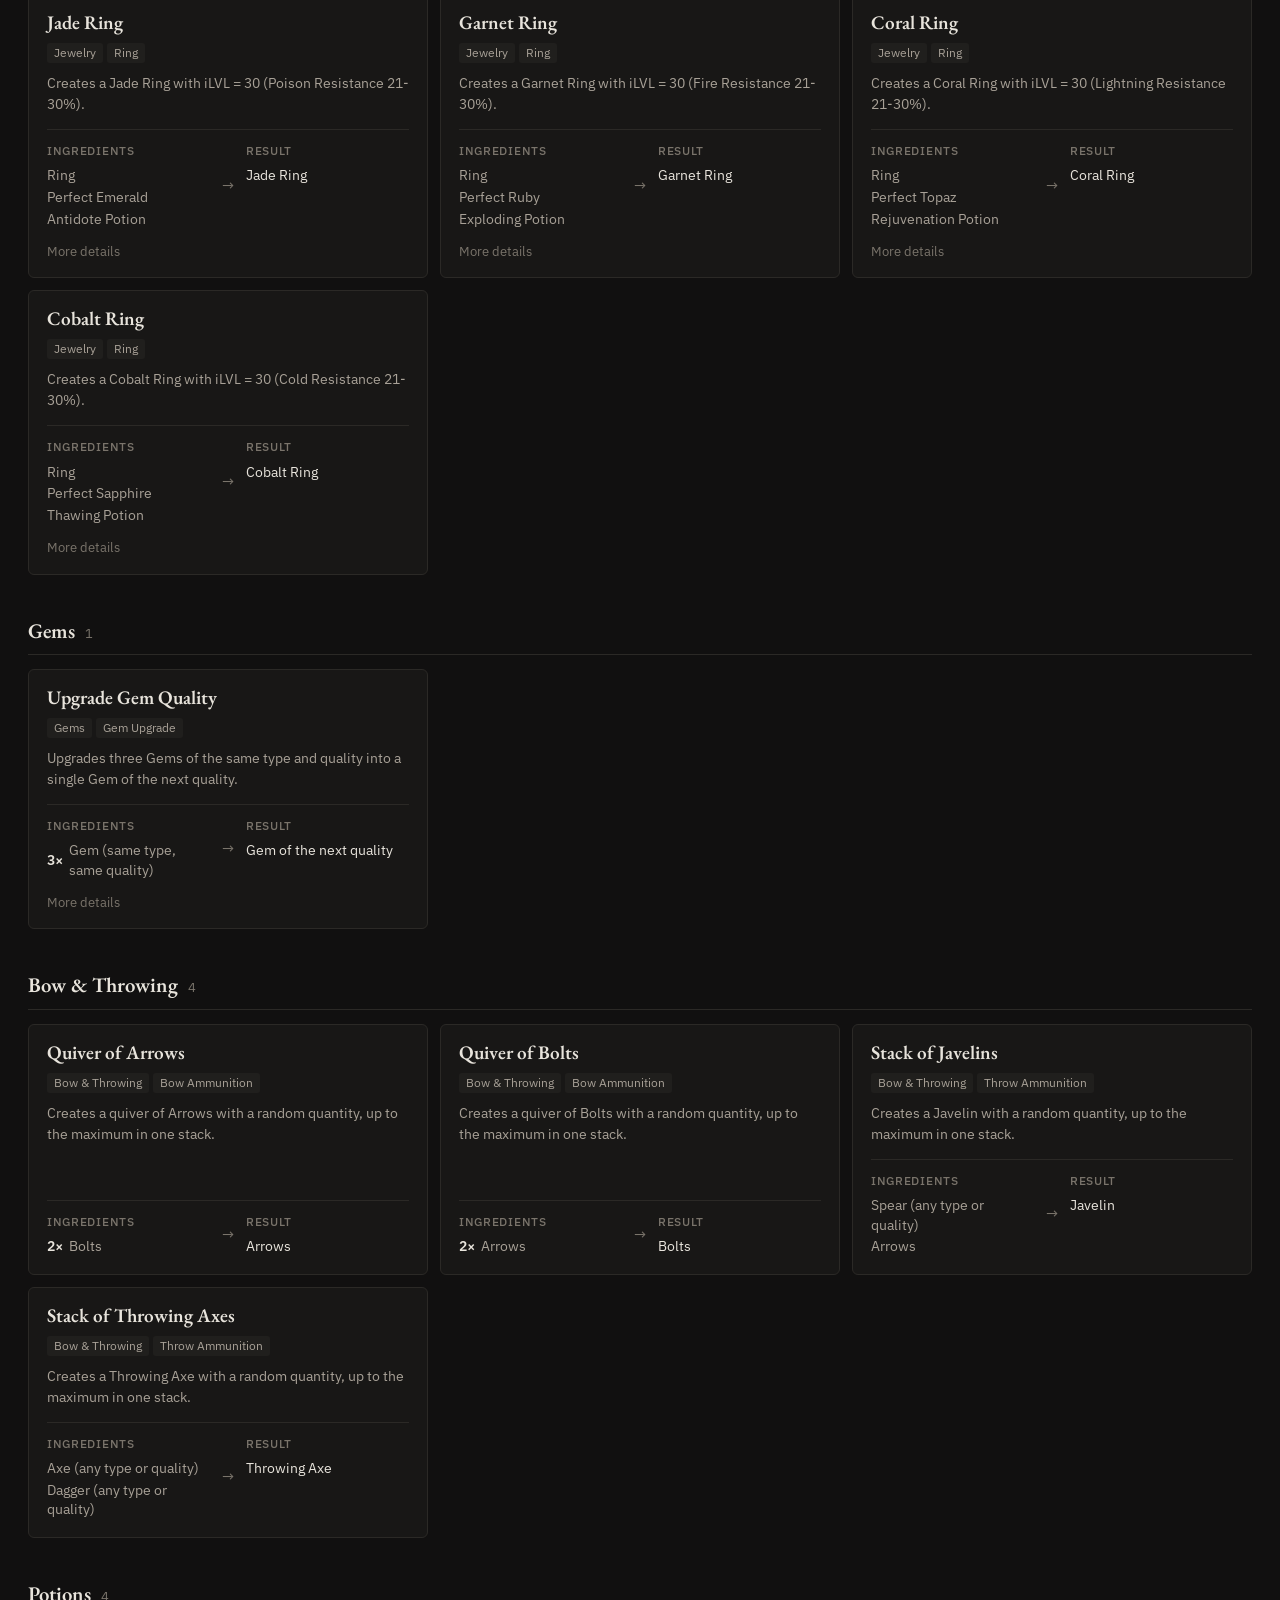
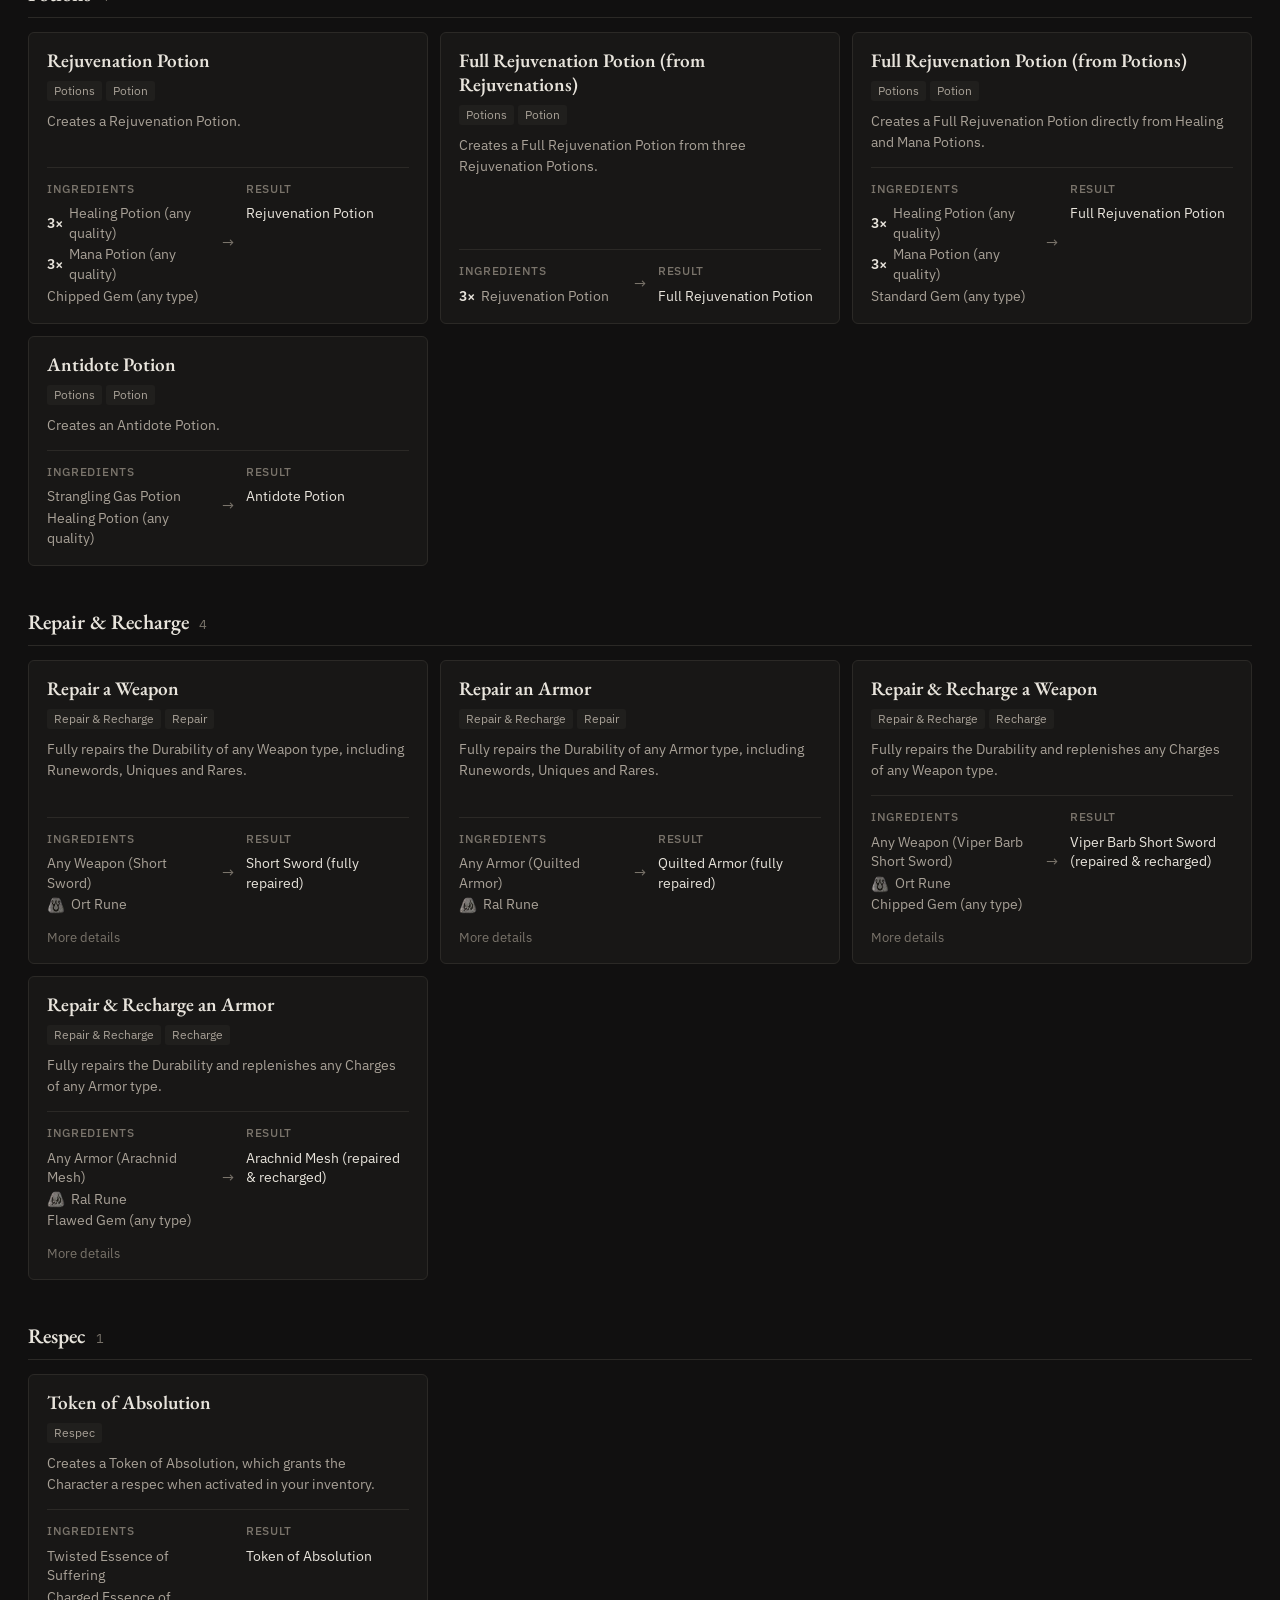
==== commit eb745f1e: "Reorder the theme switch: Minimal Dark, Stained Glass, Star Atlas, Paper, Meadow Co-Authored-By: Cla" ====
--- a/recipes.html
+++ b/recipes.html
@@ -9,9 +9,10 @@
   <link rel="preconnect" href="https://fonts.gstatic.com" crossorigin />
   <link href="https://fonts.googleapis.com/css2?family=EB+Garamond:ital,wght@0,400;0,500;0,600;1,400;1,500&family=IBM+Plex+Sans:wght@400;500;600&display=swap" rel="stylesheet" />
   <link rel="stylesheet" href="styles.css" id="theme-minimal" />
+  <link rel="stylesheet" href="styles-glass.css" id="theme-glass" />
   <link rel="stylesheet" href="styles-atlas.css" id="theme-atlas" />
+  <link rel="stylesheet" href="styles-paper.css" id="theme-paper" />
   <link rel="stylesheet" href="styles-meadow.css" id="theme-meadow" />
-  <link rel="stylesheet" href="styles-paper.css" id="theme-paper" />
   <script src="theme.js"></script>
   <link rel="stylesheet" href="recipes-styles.css" />
 </head>
@@ -31,7 +32,7 @@
       </nav>
       <button type="button" class="theme-toggle" id="themeToggle">
         <span class="theme-toggle-swatch" aria-hidden="true"></span>
-        <span class="theme-toggle-label">Star Atlas theme</span>
+        <span class="theme-toggle-label">Stained Glass theme</span>
       </button>
     </div>
   </header>
--- a/styles.css
+++ b/styles.css
@@ -162,12 +162,12 @@
 
 .theme-toggle:hover { color: var(--text); border-color: var(--text-3); }
 
-/* preview of the Star Atlas theme: navy night with a gilt accent */
+/* preview of the Stained Glass theme: a roundel of red, blue and gold glass */
 .theme-toggle-swatch {
   width: 18px;
   height: 18px;
   border-radius: 50%;
-  background: conic-gradient(#e3c47e 0 110deg, #0a1024 110deg 360deg);
+  background: conic-gradient(#d8574f 0 120deg, #5d8ef0 120deg 240deg, #f0c35a 240deg 360deg);
   box-shadow: 0 0 0 1px rgba(255,255,255,0.15);
 }
 
--- a/styles-glass.css
+++ b/styles-glass.css
@@ -0,0 +1,834 @@
+/* =====================================================
+   DIABLO II CODEX — shared styles (header, filters, cards, modal, footer)
+   "Stained Glass" theme: a cathedral after dark. Coursed ashlar behind
+   everything; cards are leaded — a heavy black rim around deep glass —
+   with arched tops like lancet windows. The header is a panel onto the
+   nave wall (assets/glass/scene.svg): eight lit windows, one for each
+   class, in its colours and with its emblem. Palatino missal face. Accent colors still follow in-game item
+   colors, as lit glass: gold = runeword/unique, emerald = set,
+   amber = rune/crafted.
+   ===================================================== */
+
+*, *::before, *::after { box-sizing: border-box; margin: 0; padding: 0; }
+
+:root {
+  --lead:      #07060a;
+  --stone:     #13101b;
+
+  --bg:          #13101b;
+  --bg-sunk:     #0d0b13;
+  --surface:     #1c1826;  /* card */
+  --surface-2:   #241f31;
+  --line:        #2f2939;
+  --line-strong: #4a4256;
+  --stone-joint: rgba(255,255,255,0.03);
+
+  --text:        #efe6d6;
+  --text-2:      #cfc3b0;
+  --text-3:      #9d9282;
+
+  --gold:        #f0c35a;  /* runeword / unique names */
+  --green:       #3fb883;  /* set items — emerald */
+  --orange:      #ef7b4f;  /* runes, crafted — amber */
+  --blue:        #5d8ef0;  /* magic */
+  --red:         #d8574f;
+  --purple:      #b56ad0;  /* Reign of the Warlock content */
+
+  --accent:      #d8574f;
+  --accent-ink:  #f08a7f;
+
+  --arch:    120px 120px 6px 6px / 30px 30px 6px 6px;  /* a lancet's pointed-ish head */
+
+  --radius:    6px;
+  --radius-sm: 4px;
+
+  --font-display: "Palatino Linotype", "Book Antiqua", Palatino, "Iowan Old Style", Georgia, serif;
+  --font-ui: var(--font-display);
+
+  --page-max: 1600px;
+  --gutter: 30px;
+
+  --ease-out: cubic-bezier(0.22, 1, 0.36, 1);
+
+  /* Light falling through glass: a pale sheen from the top-left */
+  --sheen: linear-gradient(135deg, rgba(255,255,255,0.28), rgba(255,255,255,0) 45%);
+
+  color-scheme: dark;
+}
+
+html {
+  scroll-behavior: smooth;
+  background: var(--bg);
+  -webkit-text-size-adjust: 100%;
+}
+
+/* Coursed ashlar: long horizontal joints, staggered vertical ones */
+body {
+  min-height: 100vh;
+  background-color: var(--bg);
+  background-image:
+    linear-gradient(0deg, var(--stone-joint) 1px, transparent 1px),
+    linear-gradient(90deg, var(--stone-joint) 1px, transparent 1px),
+    linear-gradient(90deg, var(--stone-joint) 1px, transparent 1px);
+  background-size: 100% 3.5rem, 9rem 7rem, 9rem 7rem;
+  background-position: 0 0, 0 0, 4.5rem 3.5rem;
+  color: var(--text);
+  font-family: var(--font-ui);
+  font-size: 16px;
+  line-height: 1.6;
+  -webkit-font-smoothing: antialiased;
+}
+
+::selection { background: rgba(240,195,90,0.35); color: #fff; }
+
+button { font: inherit; color: inherit; }
+
+:focus-visible {
+  outline: 2px solid var(--gold);
+  outline-offset: 3px;
+}
+
+/* ══════════════════════════════════════════
+   HEADER — one leaded panel onto the nave wall: a row of lit lancet
+   windows, shafts of coloured light and candles on the sill
+══════════════════════════════════════════ */
+.site-header {
+  padding: 22px var(--gutter) 0;
+}
+
+.header-inner {
+  position: relative;
+  max-width: var(--page-max);
+  height: 280px;
+  margin: 0 auto;
+  padding: 30px 32px 26px;
+  display: flex;
+  flex-direction: column;
+  justify-content: space-between;
+  align-items: flex-start;
+  gap: 20px;
+  border: 3px solid var(--lead);
+  border-radius: 12px;
+  overflow: hidden;
+  /* a dark wash over the left so the title reads against the stone */
+  background:
+    linear-gradient(90deg, rgba(13,11,19,0.9) 0, rgba(13,11,19,0.5) 24%, rgba(13,11,19,0) 36%),
+    #1b1726 url("assets/glass/scene.svg") right bottom / cover no-repeat;
+  box-shadow:
+    inset 0 0 0 1px rgba(240,195,90,0.35),
+    0 3px 0 var(--gold),
+    0 24px 44px -26px rgba(0,0,0,0.95);
+}
+
+/* Brand: a small rose window, then the title */
+.header-title-block {
+  display: grid;
+  grid-template-columns: 56px auto;
+  column-gap: 16px;
+  align-items: center;
+}
+
+.header-title-block::before {
+  content: "";
+  grid-row: 1 / span 2;
+  width: 56px;
+  height: 56px;
+  border-radius: 50%;
+  border: 3px solid var(--lead);
+  background:
+    radial-gradient(circle, var(--gold) 0 17%, var(--lead) 17% 27%, transparent 27%),
+    conic-gradient(from -22.5deg,
+      #d8574f 0 41deg,  var(--lead) 41deg 45deg,
+      #5d8ef0 45deg 86deg,  var(--lead) 86deg 90deg,
+      #f0c35a 90deg 131deg, var(--lead) 131deg 135deg,
+      #3fb883 135deg 176deg, var(--lead) 176deg 180deg,
+      #b56ad0 180deg 221deg, var(--lead) 221deg 225deg,
+      #d8574f 225deg 266deg, var(--lead) 266deg 270deg,
+      #5d8ef0 270deg 311deg, var(--lead) 311deg 315deg,
+      #3fb883 315deg 356deg, var(--lead) 356deg 360deg);
+  box-shadow: 0 0 0 2px #2a2433, 0 0 0 3px var(--line-strong), 0 0 18px -2px rgba(240,195,90,0.5);
+}
+
+.site-title {
+  font-family: var(--font-display);
+  font-size: 2.3rem;
+  font-weight: 600;
+  line-height: 1.05;
+  letter-spacing: 0.02em;
+  color: var(--text);
+  text-shadow: 0 2px 12px rgba(0,0,0,0.8);
+}
+
+.site-title em {
+  font-style: normal;
+  color: var(--accent);
+}
+
+.site-subtitle {
+  margin-top: 6px;
+  font-size: 0.8rem;
+  letter-spacing: 0.2em;
+  text-transform: uppercase;
+  font-variant-caps: small-caps;
+  color: var(--text-2);
+}
+
+/* Nav: plain leaded buttons along the foot of the panel */
+.site-nav {
+  display: flex;
+  gap: 6px;
+}
+
+.nav-link {
+  display: inline-flex;
+  align-items: center;
+  height: 36px;
+  padding: 0 16px;
+  font-size: 0.9rem;
+  font-weight: 600;
+  letter-spacing: 0.04em;
+  color: var(--text-2);
+  text-decoration: none;
+  background: rgba(28,24,38,0.85);
+  border: 2px solid var(--lead);
+  border-radius: 6px;
+  box-shadow: inset 0 0 0 1px var(--line-strong);
+  transition: background-color 0.2s var(--ease-out), color 0.2s var(--ease-out);
+}
+
+.nav-link:hover { color: var(--text); background: var(--surface-2); }
+
+.nav-link.active {
+  background: var(--sheen), var(--gold);
+  color: var(--lead);
+  box-shadow: inset 0 0 0 1px rgba(255,255,255,0.3);
+}
+
+/* Theme switch — top-right corner of the panel */
+.theme-toggle {
+  position: absolute;
+  top: 22px;
+  right: 24px;
+  display: inline-flex;
+  align-items: center;
+  gap: 9px;
+  height: 36px;
+  padding: 0 14px 0 6px;
+  font-size: 0.85rem;
+  font-weight: 600;
+  color: var(--text-2);
+  background: rgba(28,24,38,0.9);
+  border: 2px solid var(--lead);
+  border-radius: 6px;
+  box-shadow: inset 0 0 0 1px var(--line-strong);
+  cursor: pointer;
+  white-space: nowrap;
+  transition: background-color 0.2s var(--ease-out), color 0.2s var(--ease-out);
+}
+
+.theme-toggle:hover { background: var(--gold); color: var(--lead); }
+
+/* preview of the Star Atlas theme: navy night with a gilt accent */
+.theme-toggle-swatch {
+  width: 22px;
+  height: 22px;
+  border-radius: 50%;
+  border: 2px solid var(--lead);
+  background: conic-gradient(#e3c47e 0 110deg, #0a1024 110deg 360deg);
+}
+
+/* ══════════════════════════════════════════
+   FILTERS
+══════════════════════════════════════════ */
+.filters-inner {
+  max-width: var(--page-max);
+  margin: 0 auto;
+  padding: 30px var(--gutter) 24px;
+  display: flex;
+  flex-direction: column;
+  gap: 12px;
+}
+
+/* Each filter row: label in a fixed left column, controls to the right */
+.filter-block {
+  display: grid;
+  grid-template-columns: 100px 1fr;
+  align-items: start;
+  column-gap: 20px;
+  row-gap: 8px;
+}
+
+.filter-block.hidden { display: none; }
+
+.filter-label,
+.sort-label {
+  font-size: 0.78rem;
+  letter-spacing: 0.2em;
+  text-transform: uppercase;
+  font-variant-caps: small-caps;
+  color: var(--accent-ink);
+  line-height: 34px;  /* matches pill height so labels align with first row */
+  white-space: nowrap;
+}
+
+.filter-search-block { margin-bottom: 6px; }
+.filter-search-block .filter-label { line-height: 42px; }
+
+.search-stats-row {
+  display: flex;
+  align-items: center;
+  gap: 16px;
+  flex-wrap: wrap;
+}
+
+.search-input {
+  flex: 0 1 440px;
+  min-width: 220px;
+  height: 42px;
+  background: var(--surface);
+  border: 2px solid var(--lead);
+  border-radius: 8px;
+  box-shadow: inset 0 0 0 1px var(--line-strong);
+  color: var(--text);
+  font-family: var(--font-display);
+  font-size: 1rem;
+  padding: 0 18px;
+  outline: none;
+  transition: box-shadow 0.2s var(--ease-out);
+}
+
+.search-input:hover { box-shadow: inset 0 0 0 1px var(--text-3); }
+.search-input:focus { box-shadow: inset 0 0 0 2px var(--gold), 0 0 14px -4px rgba(240,195,90,0.6); }
+.search-input::placeholder { color: var(--text-3); font-style: italic; }
+
+.header-stats {
+  display: flex;
+  align-items: center;
+  gap: 8px 14px;
+  flex-wrap: wrap;
+  margin-left: auto;
+  font-size: 0.95rem;
+  font-style: italic;
+  color: var(--text-2);
+}
+
+.stat-pill { white-space: nowrap; font-variant-numeric: tabular-nums; }
+.stat-pill + .stat-pill { margin-left: -6px; }
+.stat-pill + .stat-pill::before { content: '◆'; margin-right: 8px; font-size: 0.6em; vertical-align: 0.2em; color: var(--gold); font-style: normal; }
+
+/* Secondary action buttons — plain leaded buttons */
+.rune-view-toggle,
+.reset-btn,
+.clear-runes-btn,
+.stat-view-toggle,
+.modal-source-link {
+  display: inline-flex;
+  align-items: center;
+  height: 34px;
+  padding: 0 16px;
+  font-size: 0.85rem;
+  font-weight: 600;
+  font-style: normal;
+  letter-spacing: 0.05em;
+  color: var(--text);
+  background: var(--surface);
+  border: 2px solid var(--lead);
+  border-radius: 6px;
+  box-shadow: inset 0 0 0 1px var(--line-strong);
+  cursor: pointer;
+  text-decoration: none;
+  white-space: nowrap;
+  transition: background-color 0.2s var(--ease-out), color 0.2s var(--ease-out);
+}
+
+.rune-view-toggle:hover,
+.reset-btn:hover,
+.clear-runes-btn:hover,
+.stat-view-toggle:hover,
+.modal-source-link:hover { background: var(--gold); color: var(--lead); }
+
+.rune-view-toggle:active,
+.reset-btn:active,
+.clear-runes-btn:active,
+.stat-view-toggle:active,
+.modal-source-link:active { transform: translateY(1px); }
+
+/* Pills */
+.pill-group {
+  display: flex;
+  flex-wrap: wrap;
+  gap: 6px;
+}
+
+.pill-row-break {
+  flex-basis: 100%;
+  height: 0;
+}
+
+.pill,
+.sort-btn {
+  height: 34px;
+  font-size: 0.88rem;
+  color: var(--text-2);
+  background: var(--surface);
+  border: 2px solid var(--lead);
+  border-radius: 6px;
+  padding: 0 13px;
+  cursor: pointer;
+  white-space: nowrap;
+  transition: background-color 0.2s var(--ease-out), color 0.2s var(--ease-out);
+}
+
+.pill:hover,
+.sort-btn:hover { color: var(--text); background: var(--surface-2); }
+
+/* Active: a pane of red glass with a gold inner fillet, lit from above */
+.pill.active,
+.sort-btn.active {
+  background: var(--sheen), var(--accent);
+  color: #140c0c;
+  font-weight: 600;
+  box-shadow: inset 0 0 0 2px rgba(240,195,90,0.7);
+}
+
+.filter-source-ladder-row {
+  display: flex;
+  gap: 12px 40px;
+  flex-wrap: wrap;
+}
+
+.source-ladder-group {
+  display: grid;
+  grid-template-columns: 100px 1fr;
+  column-gap: 20px;
+  align-items: start;
+}
+
+.source-ladder-group + .source-ladder-group { grid-template-columns: auto 1fr; }
+
+/* ── Rune grid ── */
+/* Runes row: label on top so the grid gets the full page width and
+   all 33 runes share one line (wrapping only when they cannot fit) */
+.filter-rune-block { grid-template-columns: 1fr; row-gap: 6px; }
+.filter-rune-block .filter-label { line-height: 1.4; }
+
+.rune-grid {
+  display: flex;
+  flex-wrap: wrap;
+  gap: 4px;
+  padding: 2px 2px 6px;
+}
+
+.rune-btn {
+  display: flex;
+  flex: 1 1 0;
+  align-items: center;
+  justify-content: center;
+  min-width: auto;
+  max-width: 64px;  /* keeps a wrapped leftover from stretching */
+  height: 34px;
+  background: var(--surface);
+  border: 2px solid var(--lead);
+  border-radius: 6px;
+  padding: 0 3px;
+  cursor: pointer;
+  transition: background-color 0.2s var(--ease-out);
+}
+
+.rune-btn:hover { background: var(--surface-2); }
+.rune-btn.selected { background: var(--sheen), var(--orange); box-shadow: inset 0 0 0 1px rgba(255,255,255,0.35); }
+
+.rune-icon-img { width: 26px; height: 26px; object-fit: contain; transition: transform 0.2s ease, opacity 0.2s ease; }
+.rune-icon-label { font-size: 0.88rem; color: var(--orange); white-space: nowrap; }
+.rune-btn.selected .rune-icon-label { color: #140c0c; font-weight: 600; }
+
+/* Icon / text toggle — mirrors .rune-tag behavior on runeword cards */
+body.rune-icons .rune-icon-label { display: none; }
+body:not(.rune-icons) .rune-icon-img { display: none; }
+
+body.rune-icons .rune-grid { gap: 2px; }
+
+body.rune-icons .rune-btn {
+  height: auto;
+  min-width: 24px;
+  max-width: 48px;
+  background: transparent;
+  border-color: transparent;
+  border-radius: 50%;
+  padding: 3px;
+}
+
+body.rune-icons .rune-btn .rune-icon-img { width: 100%; max-width: 38px; height: auto; aspect-ratio: 1; opacity: 0.8; }
+body.rune-icons .rune-btn:hover .rune-icon-img { opacity: 1; }
+
+/* A selected rune glows like a lit roundel */
+body.rune-icons .rune-btn.selected {
+  background: radial-gradient(circle, rgba(239,123,79,0.45), rgba(239,123,79,0) 70%);
+  border-color: var(--lead);
+  box-shadow: 0 0 0 2px var(--gold), 0 0 14px -2px rgba(239,123,79,0.8);
+}
+
+body.rune-icons .rune-btn.selected .rune-icon-img { opacity: 1; }
+
+.rune-grid-foot {
+  display: flex;
+  align-items: center;
+  gap: 16px;
+  flex-wrap: wrap;
+}
+
+.filter-hint {
+  font-size: 0.92rem;
+  font-style: italic;
+  color: var(--text-3);
+}
+
+/* Instant custom tooltip — a small leaded label */
+.rune-tooltip {
+  position: fixed;
+  z-index: 1000;
+  background: var(--surface);
+  color: var(--text);
+  border: 2px solid var(--lead);
+  box-shadow: inset 0 0 0 1px var(--gold), 0 8px 18px -8px rgba(0,0,0,0.9);
+  font-size: 0.85rem;
+  font-weight: 600;
+  padding: 4px 11px;
+  border-radius: 6px;
+  white-space: nowrap;
+  pointer-events: none;
+  opacity: 0;
+  transition: opacity 0.08s ease;
+}
+
+.rune-tooltip.visible { opacity: 1; }
+
+/* ══════════════════════════════════════════
+   RESULTS / SORT BAR
+══════════════════════════════════════════ */
+.results-section {
+  max-width: var(--page-max);
+  margin: 0 auto;
+  padding: 24px var(--gutter) 64px;
+  border-top: 1px solid var(--line-strong);
+}
+
+.sort-bar {
+  display: flex;
+  align-items: center;
+  gap: 6px;
+  flex-wrap: wrap;
+  margin-bottom: 26px;
+}
+
+.sort-label { margin-right: 10px; line-height: 1; }
+
+.stat-view-toggle { margin-left: auto; }
+.stat-view-toggle.active { background: var(--sheen), var(--gold); color: var(--lead); }
+
+/* ══════════════════════════════════════════
+   BADGES — little panes of coloured glass in lead
+══════════════════════════════════════════ */
+.badge {
+  display: inline-block;
+  font-size: 0.72rem;
+  font-weight: 600;
+  letter-spacing: 0.06em;
+  line-height: 1;
+  padding: 4px 8px;
+  border: 2px solid var(--lead);
+  border-radius: 4px;
+  background: var(--sheen), var(--surface-2);
+  color: var(--text-2);
+  white-space: nowrap;
+}
+
+.badge-type     { background: var(--sheen), var(--green);  color: var(--lead); }
+.badge-class    { background: var(--sheen), var(--green);  color: var(--lead); }
+.badge-ladder   { background: var(--sheen), var(--gold);   color: var(--lead); }
+.badge-disabled { background: var(--sheen), var(--red);    color: var(--lead); }
+.badge-new      { background: var(--sheen), var(--purple); color: var(--lead); }
+
+/* ══════════════════════════════════════════
+   CARD LIST SHARED — leaded panels with arched heads
+══════════════════════════════════════════ */
+.rw-card,
+.set-card,
+.recipe-card {
+  position: relative;
+  background:
+    linear-gradient(180deg, rgba(240,195,90,0.07), rgba(240,195,90,0) 90px),
+    var(--surface);
+  border: 3px solid var(--lead);
+  border-radius: var(--arch);
+  padding: 24px 22px 20px;
+  cursor: pointer;
+  box-shadow: inset 0 0 0 1px var(--line);
+  transition: box-shadow 0.3s var(--ease-out), transform 0.3s var(--ease-out);
+}
+
+.rw-card:hover,
+.set-card:hover,
+.recipe-card:hover {
+  transform: translateY(-2px);
+  box-shadow: inset 0 0 0 1px rgba(240,195,90,0.55), 0 0 24px -6px rgba(240,195,90,0.4);
+}
+
+/* Group headings (set tiers, recipe categories) */
+.tier-header,
+.category-header {
+  display: flex;
+  align-items: center;
+  gap: 14px;
+  margin-bottom: 22px;
+}
+
+.tier-header-text,
+.category-header-text {
+  font-family: var(--font-display);
+  font-size: 1.6rem;
+  font-weight: 500;
+  letter-spacing: 0.01em;
+  color: var(--text);
+  white-space: nowrap;
+}
+
+/* Gold lozenges either side of the count, like the eyebrow in the reference */
+.category-header-count {
+  display: inline-flex;
+  align-items: center;
+  gap: 0.6em;
+  font-size: 0.78rem;
+  letter-spacing: 0.2em;
+  color: var(--accent-ink);
+  font-variant-numeric: tabular-nums;
+  white-space: nowrap;
+}
+
+.category-header-count::before {
+  content: "";
+  width: 0.5em;
+  height: 0.5em;
+  background: var(--gold);
+  border: 1.5px solid var(--lead);
+  transform: rotate(45deg);
+}
+
+.tier-header-line,
+.category-header-line {
+  display: block;
+  flex: 1;
+  height: 3px;
+  background: var(--lead);
+  box-shadow: 0 1px 0 var(--line-strong);
+}
+
+.rw-stat-line,
+.set-bonus-line {
+  font-size: 0.95rem;
+  color: var(--text);
+  line-height: 1.45;
+}
+
+.rw-stat-more,
+.set-bonus-more {
+  font-size: 0.88rem;
+  font-style: italic;
+  color: var(--text-3);
+  margin-top: 2px;
+}
+
+/* ══════════════════════════════════════════
+   EMPTY STATE
+══════════════════════════════════════════ */
+.empty-state {
+  text-align: center;
+  padding: 80px 20px;
+  color: var(--text-2);
+  font-size: 1.1rem;
+  font-style: italic;
+}
+.empty-state.hidden { display: none; }
+.empty-icon { display: none; }
+.empty-state p { margin-bottom: 16px; }
+
+/* ══════════════════════════════════════════
+   MODAL — a tall window in the nave wall
+══════════════════════════════════════════ */
+.modal-overlay {
+  position: fixed;
+  inset: 0;
+  background: rgba(7,6,10,0.8);
+  -webkit-backdrop-filter: blur(4px);
+  backdrop-filter: blur(4px);
+  z-index: 200;
+  display: grid;
+  place-items: center;
+  padding: 48px 20px;
+  overflow-y: auto;
+  overscroll-behavior: contain;
+  animation: fadein 0.25s ease both;
+}
+.modal-overlay.hidden { display: none; }
+
+@keyframes fadein { from { opacity: 0; } to { opacity: 1; } }
+@keyframes rise { from { opacity: 0; transform: translateY(10px); } to { opacity: 1; transform: none; } }
+
+.modal-box {
+  position: relative;
+  max-width: 640px;
+  width: 100%;
+  padding: 44px 38px 32px;
+  background:
+    linear-gradient(180deg, rgba(240,195,90,0.08), rgba(240,195,90,0) 140px),
+    var(--surface);
+  border: 4px solid var(--lead);
+  border-radius: 320px 320px 8px 8px / 70px 70px 8px 8px;
+  box-shadow: inset 0 0 0 2px rgba(240,195,90,0.55), 0 0 60px -18px rgba(240,195,90,0.35), 0 30px 60px -24px rgba(0,0,0,0.95);
+  animation: rise 0.45s var(--ease-out) both;
+}
+
+.modal-close {
+  position: absolute;
+  top: 46px;  /* clear of the arched head */
+  right: 26px;
+  width: 36px;
+  height: 36px;
+  background: var(--surface-2);
+  border: 2px solid var(--lead);
+  border-radius: 50%;
+  box-shadow: inset 0 0 0 1px var(--line-strong);
+  color: var(--text-2);
+  cursor: pointer;
+  font-size: 0.85rem;
+  transition: background-color 0.2s var(--ease-out), color 0.2s var(--ease-out);
+}
+.modal-close:hover { background: var(--gold); color: var(--lead); }
+
+.modal-name {
+  font-family: var(--font-display);
+  font-size: 2.2rem;
+  font-weight: 600;
+  letter-spacing: 0.01em;
+  line-height: 1.1;
+  color: var(--gold);
+  margin: 0 44px 14px 0;
+}
+
+.modal-meta {
+  display: flex;
+  flex-wrap: wrap;
+  gap: 6px;
+  margin-bottom: 26px;
+}
+
+.modal-section-label {
+  display: flex;
+  align-items: center;
+  gap: 12px;
+  font-size: 0.78rem;
+  letter-spacing: 0.2em;
+  text-transform: uppercase;
+  font-variant-caps: small-caps;
+  color: var(--accent-ink);
+  margin: 26px 0 10px;
+}
+.modal-section-label::before {
+  content: "";
+  flex: none;
+  width: 0.5em;
+  height: 0.5em;
+  background: var(--gold);
+  border: 1.5px solid var(--lead);
+  transform: rotate(45deg);
+}
+.modal-section-label::after {
+  content: "";
+  flex: 1;
+  height: 1px;
+  background: var(--line-strong);
+}
+.modal-inner > .modal-section-label:first-of-type { margin-top: 0; }
+
+.modal-stats {
+  list-style: none;
+  display: flex;
+  flex-direction: column;
+  gap: 4px;
+}
+.modal-stat-item { font-size: 1rem; color: var(--text); }
+
+.modal-ladder-note,
+.modal-expansion-note,
+.modal-disabled-note {
+  margin-top: 24px;
+  padding: 10px 14px;
+  font-size: 0.95rem;
+  font-style: italic;
+  color: var(--text-2);
+  background: var(--surface-2);
+  border: 2px solid var(--lead);
+  border-left: 6px solid var(--line-strong);
+  border-radius: 4px;
+}
+.modal-ladder-note   { border-left-color: var(--gold); }
+.modal-expansion-note{ border-left-color: var(--purple); }
+.modal-disabled-note { border-left-color: var(--red); }
+.modal-ladder-note + .modal-disabled-note,
+.modal-ladder-note + .modal-expansion-note,
+.modal-disabled-note + .modal-expansion-note { margin-top: 8px; }
+
+.modal-source-link { margin-top: 22px; }
+
+/* ══════════════════════════════════════════
+   FOOTER
+══════════════════════════════════════════ */
+.site-footer {
+  padding: 26px var(--gutter) 36px;
+  color: var(--text-3);
+  font-size: 0.88rem;
+  font-style: italic;
+  text-align: center;
+  background: var(--bg-sunk);
+  border-top: 3px solid var(--lead);
+  box-shadow: inset 0 3px 0 var(--gold);
+}
+
+/* ══════════════════════════════════════════
+   RESPONSIVE / MOTION
+══════════════════════════════════════════ */
+@media (max-width: 900px) {
+  .header-inner {
+    background:
+      linear-gradient(180deg, rgba(13,11,19,0.92) 0, rgba(13,11,19,0.6) 45%, rgba(13,11,19,0.1) 75%),
+      #1b1726 url("assets/glass/scene.svg") right bottom / cover no-repeat;
+  }
+}
+
+@media (max-width: 720px) {
+  :root { --gutter: 14px; }
+  .site-header { padding-top: 14px; }
+  .header-inner { height: auto; min-height: 300px; padding: 20px 18px 150px; gap: 16px; border-radius: 10px; }
+  .header-title-block { grid-template-columns: 44px auto; column-gap: 12px; padding-right: 50px; }
+  .header-title-block::before { width: 44px; height: 44px; }
+  .site-title { font-size: 1.7rem; }
+  .site-subtitle { font-size: 0.68rem; letter-spacing: 0.12em; }
+  .site-nav { flex-wrap: wrap; gap: 5px; }
+  .nav-link { height: 34px; padding: 0 12px; font-size: 0.85rem; }
+  .theme-toggle { top: 18px; right: 14px; padding: 0 6px; }
+  .theme-toggle-label { display: none; }
+  .filter-block,
+  .source-ladder-group,
+  .source-ladder-group + .source-ladder-group { grid-template-columns: 1fr; row-gap: 4px; }
+  .filter-label { line-height: 1.4; }
+  .header-stats { margin-left: 0; }
+  .modal-box { padding: 36px 20px 22px; border-radius: 200px 200px 8px 8px / 44px 44px 8px 8px; }
+  .modal-close { top: 32px; right: 16px; }
+  .modal-name { font-size: 1.8rem; }
+}
+
+@media (prefers-reduced-motion: reduce) {
+  html { scroll-behavior: auto; }
+  .modal-overlay, .modal-box { animation: none; }
+  .rw-card, .set-card, .recipe-card { transition: none; }
+}
--- a/styles-atlas.css
+++ b/styles-atlas.css
@@ -101,45 +101,60 @@
 }
 
 /* ══════════════════════════════════════════
-   HEADER — the atlas's top bar over a gilt hairline
+   HEADER — a plate from the atlas (assets/atlas/scene.svg): eight
+   constellations along the ecliptic, one for each class, in a gilt-ticked
+   frame
 ══════════════════════════════════════════ */
 .site-header {
-  border-bottom: 1px solid var(--line-strong);
-  background: linear-gradient(rgba(7,11,26,0.6), rgba(7,11,26,0));
+  padding: 22px var(--gutter) 0;
 }
 
 .header-inner {
+  --tick: 20px;
+  position: relative;
   max-width: var(--page-max);
+  height: 260px;
   margin: 0 auto;
-  padding: 16px var(--gutter);
-  display: flex;
-  align-items: center;
-  gap: 28px;
+  padding: 30px 32px 24px;
+  display: flex;
+  flex-direction: column;
+  justify-content: space-between;
+  align-items: flex-start;
+  gap: 20px;
+  border: 1px solid var(--line-strong);
+  outline: 1px solid rgba(227,196,126,0.18);
+  outline-offset: 4px;
+  /* a dark wash over the left so the title reads against the sky */
+  background:
+    var(--ticks),
+    linear-gradient(90deg, rgba(7,11,26,0.92) 0, rgba(7,11,26,0.55) 26%, rgba(7,11,26,0) 40%),
+    var(--navy-deep) url("assets/atlas/scene.svg") right center / cover no-repeat;
 }
 
 /* Brand: a gilt compass star in a ring, then the title */
 .header-title-block {
   display: grid;
-  grid-template-columns: 44px auto;
-  column-gap: 14px;
+  grid-template-columns: 52px auto;
+  column-gap: 16px;
   align-items: center;
 }
 
 .header-title-block::before {
   content: "";
   grid-row: 1 / span 2;
-  width: 44px;
-  height: 44px;
+  width: 52px;
+  height: 52px;
   background: url("data:image/svg+xml,%3Csvg xmlns='http://www.w3.org/2000/svg' viewBox='0 0 44 44'%3E%3Ccircle cx='22' cy='22' r='20' fill='none' stroke='%23e3c47e' stroke-width='1.5'/%3E%3Ccircle cx='22' cy='22' r='16.5' fill='none' stroke='%23e3c47e' stroke-width='0.6' stroke-dasharray='1 2.2'/%3E%3Cpath d='M22 5l3 14 14 3-14 3-3 14-3-14-14-3 14-3z' fill='%23e3c47e'/%3E%3Cpath d='M22 13l1.4 7.6L31 22l-7.6 1.4L22 31l-1.4-7.6L13 22l7.6-1.4z' fill='%230a1024'/%3E%3Ccircle cx='22' cy='22' r='1.6' fill='%23e3c47e'/%3E%3C/svg%3E") center / contain no-repeat;
 }
 
 .site-title {
   font-family: var(--font-display);
-  font-size: 1.75rem;
+  font-size: 2.2rem;
   font-weight: 400;
   line-height: 1.05;
   letter-spacing: 0.005em;
   color: var(--text);
+  text-shadow: 0 2px 14px rgba(0,0,0,0.8);
 }
 
 .site-title em {
@@ -157,11 +172,11 @@
   color: var(--text-3);
 }
 
-/* Nav: spaced capitals, a gilt rule under the current page */
+/* Nav: spaced capitals along the foot of the plate, a gilt rule under the
+   current page */
 .site-nav {
   display: flex;
   gap: 26px;
-  margin-left: auto;
 }
 
 .nav-link {
@@ -198,6 +213,9 @@
 
 /* Theme switch — a round gilt-ringed seal, like the atlas's night/day button */
 .theme-toggle {
+  position: absolute;
+  top: 26px;
+  right: 28px;
   display: inline-flex;
   align-items: center;
   gap: 10px;
@@ -209,7 +227,7 @@
   letter-spacing: 0.16em;
   text-transform: uppercase;
   color: var(--text-2);
-  background: transparent;
+  background: rgba(7,11,26,0.8);
   border: 1px solid var(--line-strong);
   border-radius: 999px;
   cursor: pointer;
@@ -219,12 +237,12 @@
 
 .theme-toggle:hover { color: var(--text); border-color: var(--gold); }
 
-/* preview of the Meadow theme: moss, sage and clay */
+/* preview of the Paper theme: cream sheet, teal and orange paper */
 .theme-toggle-swatch {
   width: 26px;
   height: 26px;
   border-radius: 50%;
-  background: conic-gradient(#bc6c25 0 110deg, #a3b18a 110deg 230deg, #606c38 230deg 360deg);
+  background: conic-gradient(#274e52 0 120deg, #c8642d 120deg 200deg, #f3e8d2 200deg 360deg);
   box-shadow: 0 0 0 1px var(--gold);
   transition: transform 0.4s var(--ease-out);
 }
@@ -785,23 +803,37 @@
    RESPONSIVE / MOTION
 ══════════════════════════════════════════ */
 @media (max-width: 900px) {
-  .header-inner { flex-wrap: wrap; row-gap: 12px; }
-  .header-title-block { flex: 1 1 auto; }
-  .theme-toggle { order: 2; }
-  .site-nav { order: 3; flex-basis: 100%; margin-left: 0; }
+  .header-inner {
+    background:
+      var(--ticks),
+      linear-gradient(180deg, rgba(7,11,26,0.92) 0, rgba(7,11,26,0.6) 40%, rgba(7,11,26,0.1) 70%),
+      var(--navy-deep) url("assets/atlas/scene.svg") right bottom / cover no-repeat;
+  }
 }
 
 @media (max-width: 720px) {
   :root { --gutter: 14px; }
-  .header-inner { padding-top: 14px; padding-bottom: 10px; gap: 14px; }
-  .header-title-block { grid-template-columns: 38px auto; column-gap: 12px; }
-  .header-title-block::before { width: 38px; height: 38px; }
-  .site-title { font-size: 1.5rem; }
+  .site-header { padding-top: 14px; }
+  .header-inner {
+    height: auto;
+    min-height: 320px;
+    padding: 20px 18px 190px;
+    gap: 16px;
+    outline-offset: 3px;
+    /* the plate shrinks to a band along the foot, below the nav */
+    background:
+      var(--ticks),
+      linear-gradient(180deg, var(--navy-deep) calc(100% - 212px), rgba(7,11,26,0) calc(100% - 140px)),
+      var(--navy-deep) url("assets/atlas/scene.svg") right bottom / auto 210px no-repeat;
+  }
+  .header-title-block { grid-template-columns: 40px auto; column-gap: 12px; padding-right: 50px; }
+  .header-title-block::before { width: 40px; height: 40px; }
+  .site-title { font-size: 1.6rem; }
   .site-subtitle { font-size: 0.6rem; letter-spacing: 0.16em; }
   .site-nav { gap: 18px; flex-wrap: wrap; }
   .nav-link { font-size: 0.7rem; letter-spacing: 0.14em; }
   .theme-toggle-label { display: none; }
-  .theme-toggle { padding: 0 6px; }
+  .theme-toggle { top: 18px; right: 14px; padding: 0 6px; }
   .filter-block,
   .source-ladder-group,
   .source-ladder-group + .source-ladder-group { grid-template-columns: 1fr; row-gap: 4px; }
--- a/styles-paper.css
+++ b/styles-paper.css
@@ -349,12 +349,12 @@
 
 .theme-toggle:hover { transform: rotate(1deg); background-color: #7a5634; }
 
-/* preview of the Minimal Dark theme: charcoal with a gold accent */
+/* preview of the Meadow theme: moss, sage and clay */
 .theme-toggle-swatch {
   width: 16px;
   height: 16px;
   border-radius: 50%;
-  background: conic-gradient(#c9b37e 0 110deg, #111010 110deg 360deg);
+  background: conic-gradient(#bc6c25 0 110deg, #a3b18a 110deg 230deg, #606c38 230deg 360deg);
   box-shadow: 0 0 0 1.5px #f8efdb;
 }
 
--- a/styles-meadow.css
+++ b/styles-meadow.css
@@ -195,13 +195,13 @@
 
 .theme-toggle:hover { color: var(--text); border-color: rgba(40,54,24,0.3); }
 
-/* preview of the Paper theme: a teal switch with an orange knob */
+/* preview of the Minimal Dark theme: a charcoal switch with a gold knob */
 .theme-toggle-swatch {
   position: relative;
   width: 36px;
   height: 22px;
   border-radius: 999px;
-  background: #274e52;
+  background: #1a1918;
 }
 
 .theme-toggle-swatch::after {
@@ -212,7 +212,7 @@
   width: 16px;
   height: 16px;
   border-radius: 50%;
-  background: #c8642d;
+  background: #c9b37e;
   box-shadow: 0 1px 3px rgba(0,0,0,0.4);
   transition: transform 0.35s cubic-bezier(.3,1.5,.5,1);
 }
